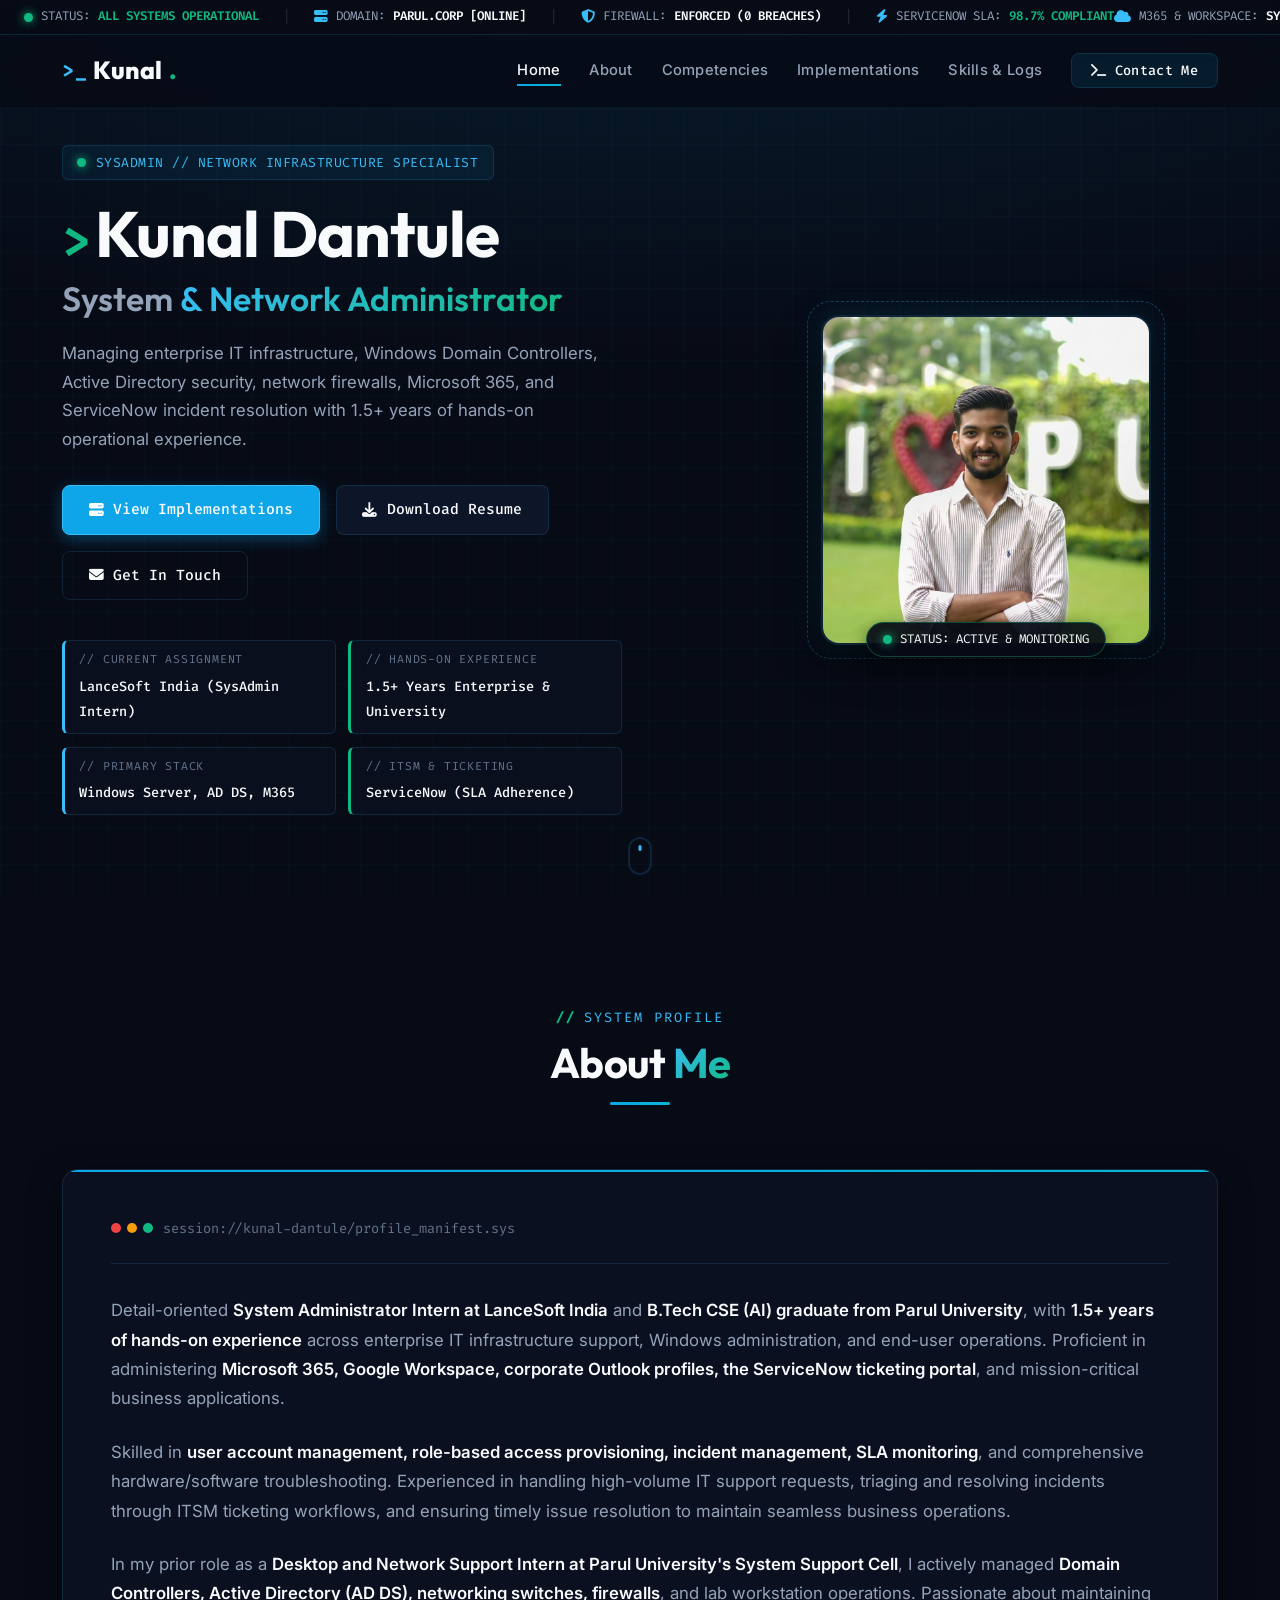
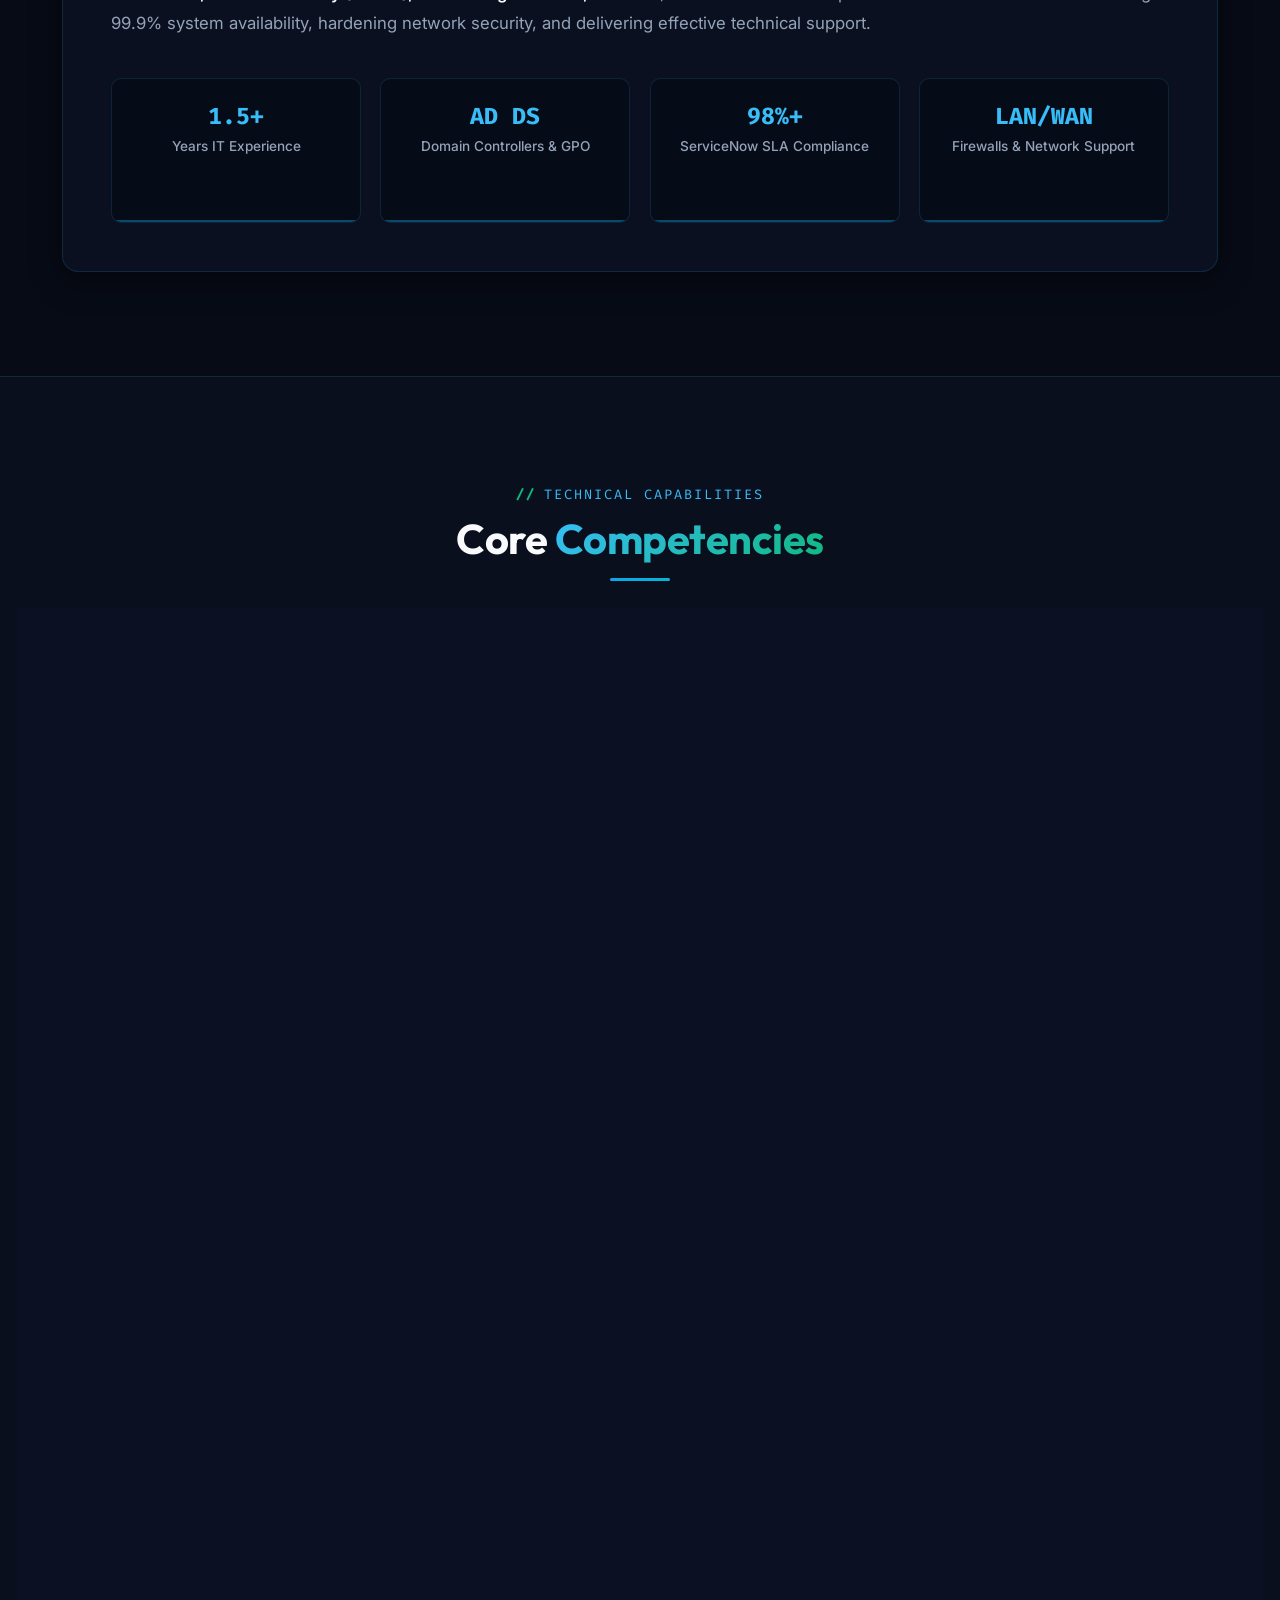
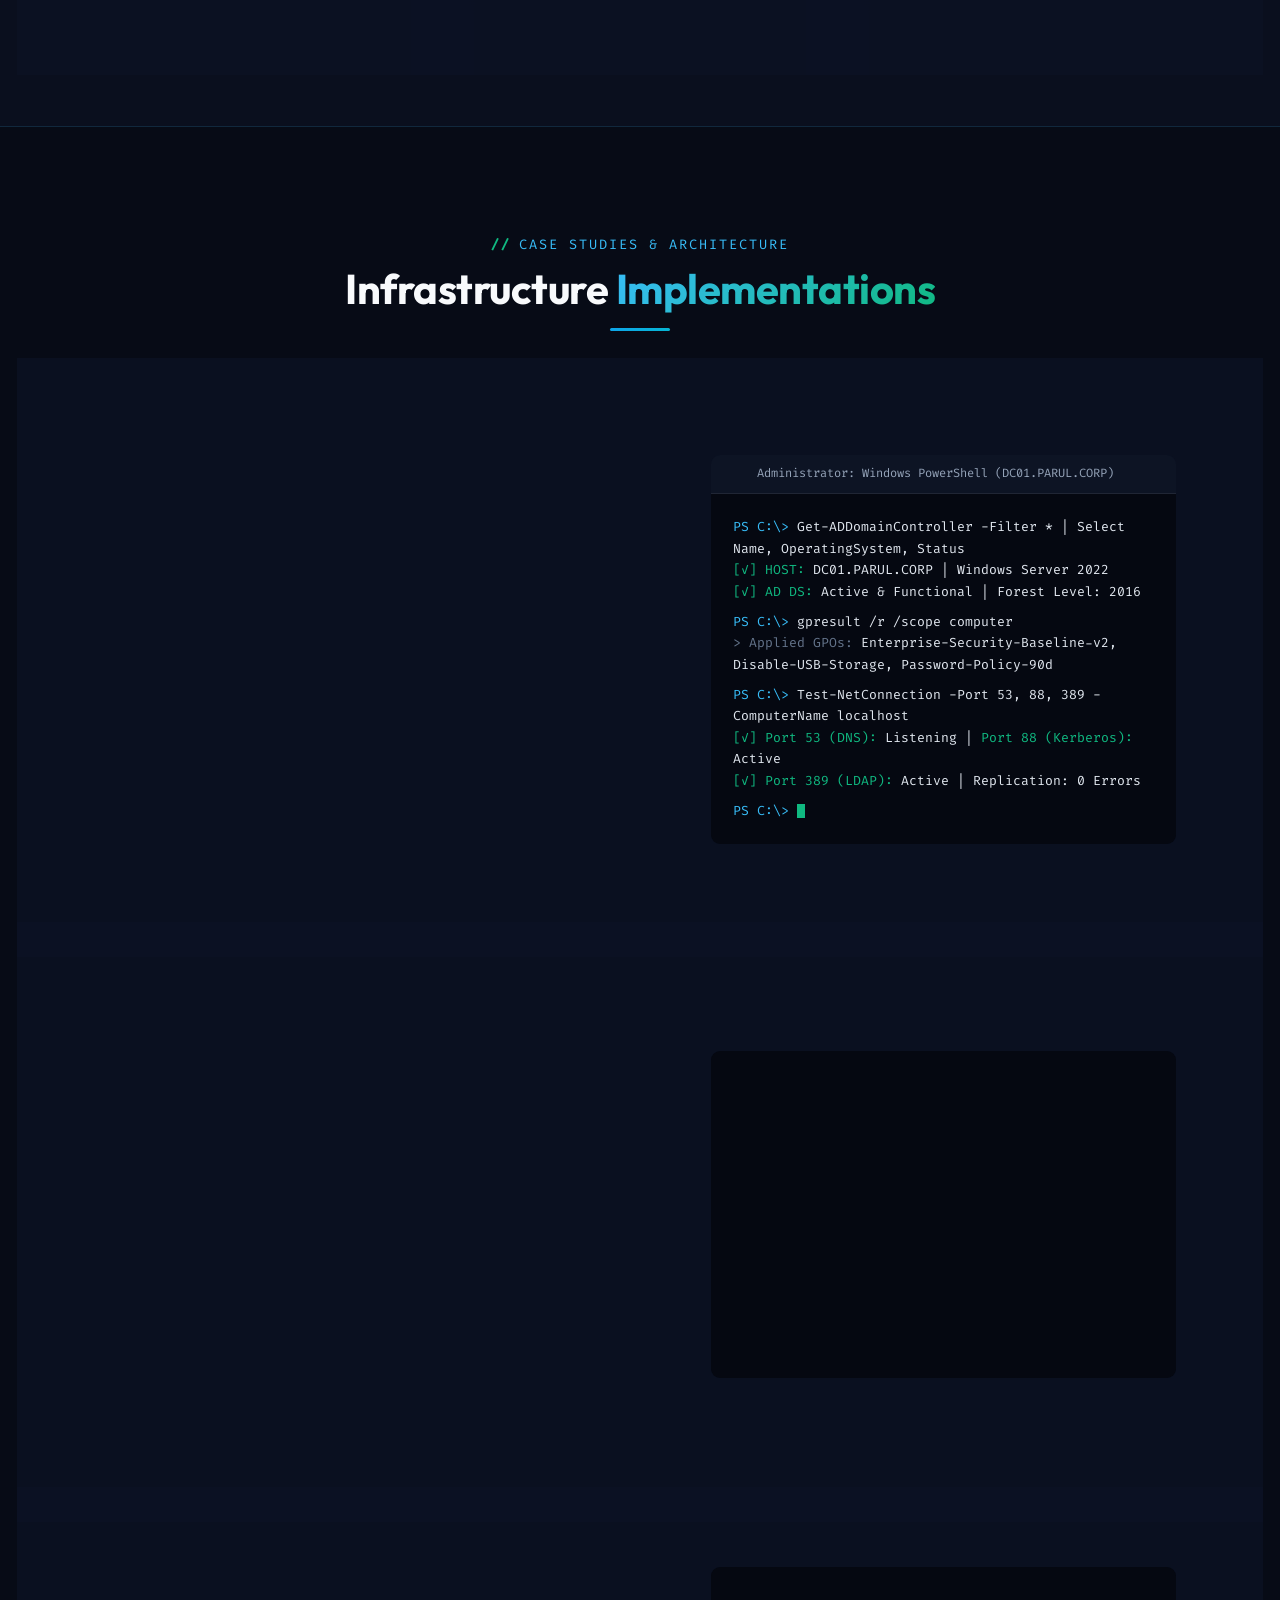
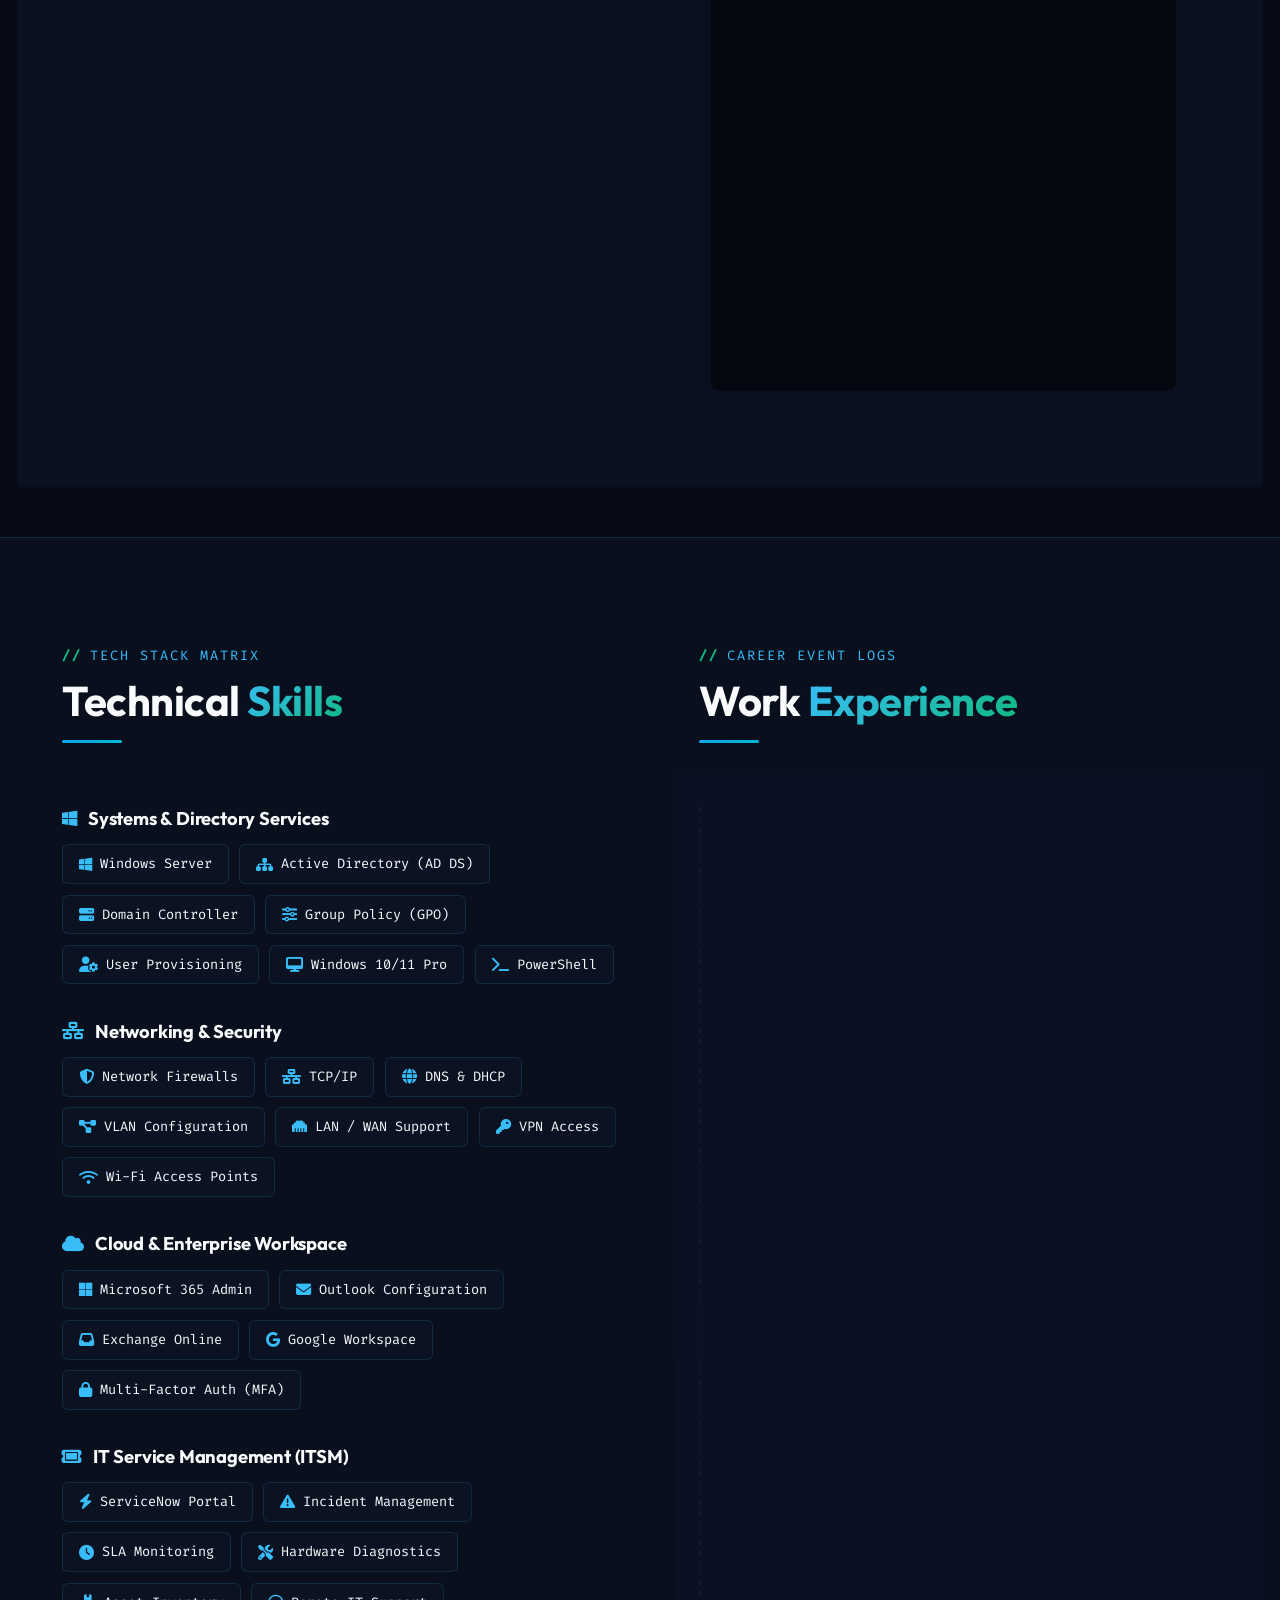
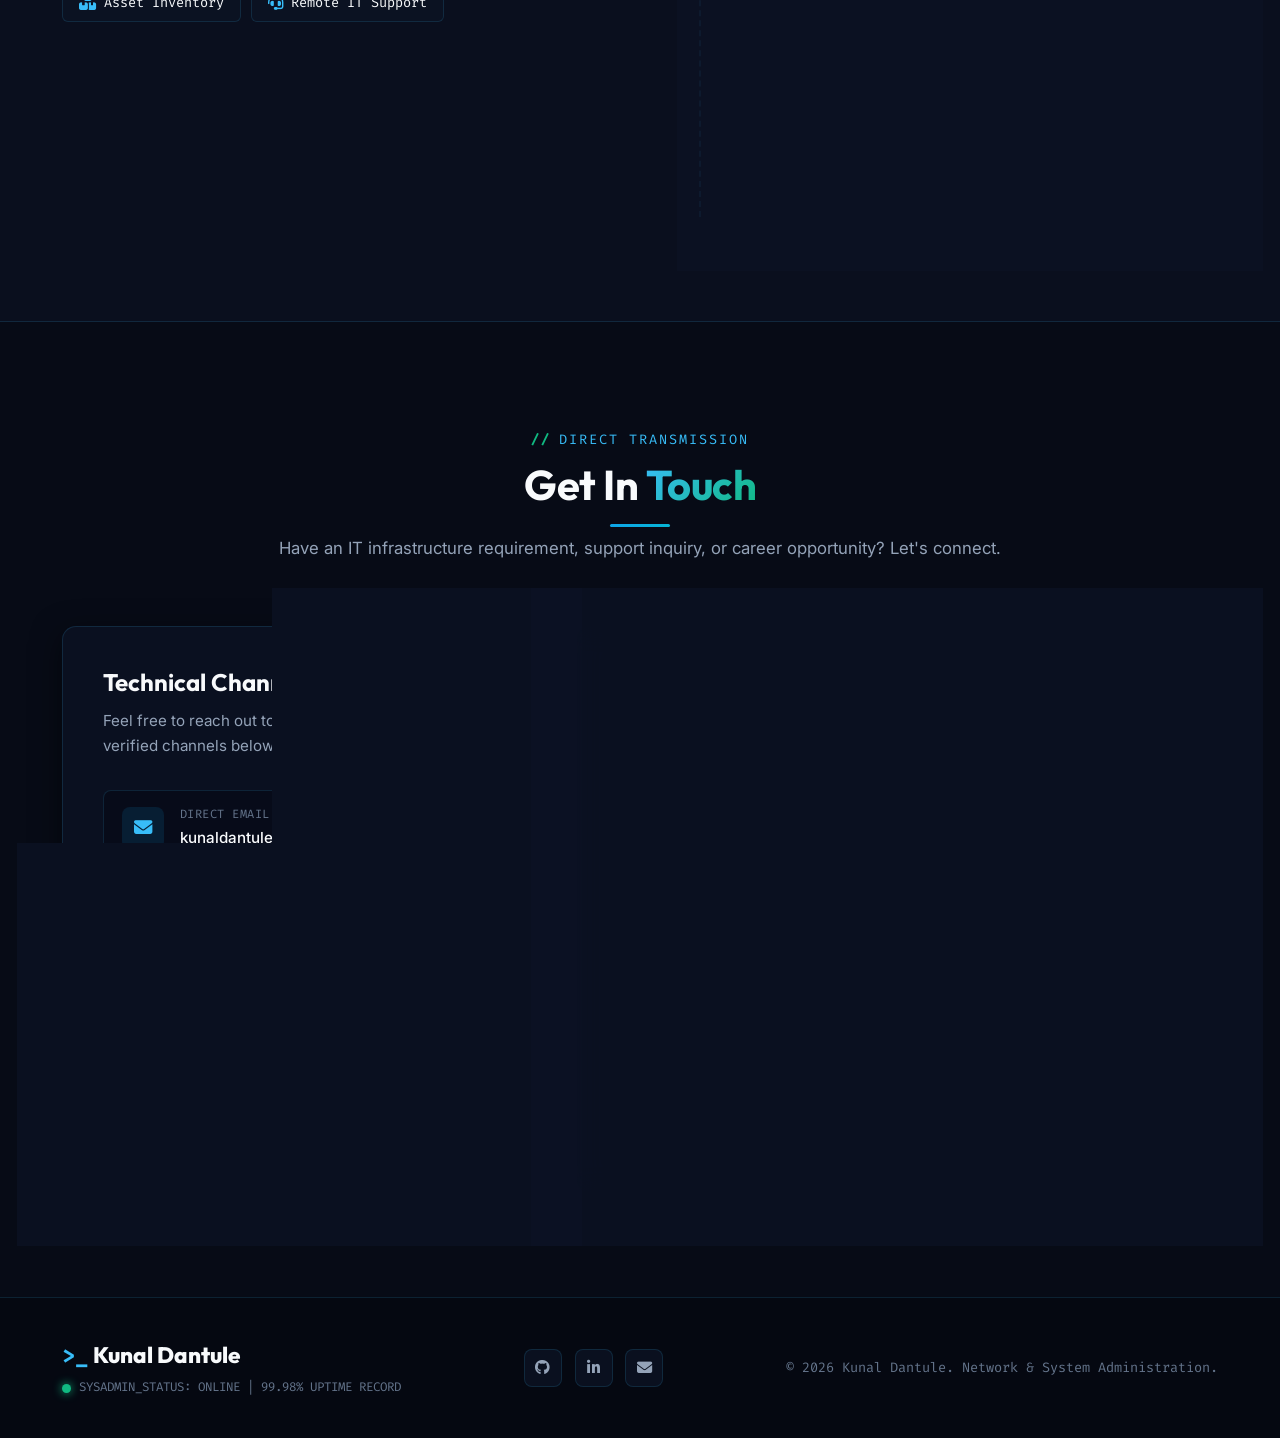
==== public/index.html @ 10ca2efc "Update portfolio theme to Network & System Administrator" ====
<!DOCTYPE html>
<html lang="en">

<head>
    <meta charset="UTF-8">
    <meta name="viewport" content="width=device-width, initial-scale=1.0">
    <title>Kunal Dantule | Network & System Administrator</title>
    <meta name="description"
        content="Portfolio of Kunal Dantule, System Administrator Intern at LanceSoft India and B.Tech CSE (AI) graduate from Parul University. Specializing in Active Directory, Windows Server, Network Firewalls, Microsoft 365, and ServiceNow SLA management.">
    <!-- Google Fonts: Outfit (Headings), Inter (Body), Fira Code (Monospace SysAdmin) -->
    <link rel="preconnect" href="https://fonts.googleapis.com">
    <link rel="preconnect" href="https://fonts.gstatic.com" crossorigin>
    <link
        href="https://fonts.googleapis.com/css2?family=Fira+Code:wght@400;500;600&family=Inter:wght@400;500;600;700&family=Outfit:wght@400;500;600;700;800&display=swap"
        rel="stylesheet">
    <!-- FontAwesome for Icons -->
    <link rel="stylesheet" href="https://cdnjs.cloudflare.com/ajax/libs/font-awesome/6.4.0/css/all.min.css">
    <!-- Custom Theme CSS -->
    <link rel="stylesheet" href="css/style.css">
</head>

<body>
    <!-- Top NOC Telemetry Status Bar -->
    <div class="telemetry-ticker">
        <div class="telemetry-group">
            <span class="telemetry-item">
                <span class="pulse-dot"></span>
                <span>STATUS:</span>
                <strong class="ok">ALL SYSTEMS OPERATIONAL</strong>
            </span>
            <span class="telemetry-divider">|</span>
            <span class="telemetry-item">
                <i class="fa-solid fa-server"></i>
                <span>DOMAIN:</span>
                <strong>PARUL.CORP [ONLINE]</strong>
            </span>
            <span class="telemetry-divider">|</span>
            <span class="telemetry-item">
                <i class="fa-solid fa-shield-halved"></i>
                <span>FIREWALL:</span>
                <strong>ENFORCED (0 BREACHES)</strong>
            </span>
            <span class="telemetry-divider">|</span>
            <span class="telemetry-item">
                <i class="fa-solid fa-bolt"></i>
                <span>SERVICENOW SLA:</span>
                <strong class="ok">98.7% COMPLIANT</strong>
            </span>
        </div>
        <div class="telemetry-group">
            <span class="telemetry-item">
                <i class="fa-solid fa-cloud"></i>
                <span>M365 &amp; WORKSPACE:</span>
                <strong>SYNCHRONIZED</strong>
            </span>
            <span class="telemetry-divider">|</span>
            <span class="telemetry-item">
                <span>HOST:</span>
                <strong>KUNAL-SYSADMIN-NODE</strong>
            </span>
        </div>
    </div>

    <!-- Navigation -->
    <nav class="navbar" id="navbar">
        <div class="container nav-container">
            <a href="#home" class="logo">
                <span class="logo-prompt">&gt;_</span>
                <span>Kunal</span><span class="dot">.</span>
            </a>
            <div class="menu-toggle" id="mobile-menu">
                <span class="bar"></span>
                <span class="bar"></span>
                <span class="bar"></span>
            </div>
            <ul class="nav-menu">
                <li><a href="#home" class="nav-link">Home</a></li>
                <li><a href="#about" class="nav-link">About</a></li>
                <li><a href="#services" class="nav-link">Competencies</a></li>
                <li><a href="#projects" class="nav-link">Implementations</a></li>
                <li><a href="#skills" class="nav-link">Skills &amp; Logs</a></li>
                <li><a href="#contact" class="nav-link btn-nav"><i class="fa-solid fa-terminal"></i> Contact Me</a></li>
            </ul>
        </div>
    </nav>

    <!-- Hero Section -->
    <section id="home" class="hero">
        <div class="container hero-container">
            <div class="hero-content reveal">
                <div class="sys-badge">
                    <span class="pulse-dot"></span>
                    <span>SYSADMIN // NETWORK INFRASTRUCTURE SPECIALIST</span>
                </div>
                <h1 class="name"><span class="cmd-prefix">&gt;</span>Kunal Dantule</h1>
                <h2 class="title">System <span class="gradient-text">&amp; Network Administrator</span></h2>
                <p class="value-prop">Managing enterprise IT infrastructure, Windows Domain Controllers, Active Directory security, network firewalls, Microsoft 365, and ServiceNow incident resolution with 1.5+ years of hands-on operational experience.</p>
                
                <div class="hero-cta">
                    <a href="#projects" class="btn btn-primary"><i class="fa-solid fa-server"></i> View Implementations</a>
                    <a href="Kunal_Dantule.pdf" target="_blank" class="btn btn-secondary"><i class="fa-solid fa-download"></i> Download Resume</a>
                    <a href="#contact" class="btn btn-outline"><i class="fa-solid fa-envelope"></i> Get In Touch</a>
                </div>

                <!-- Hero Quick Telemetry Bar -->
                <div class="hero-telemetry-grid">
                    <div class="telemetry-cell">
                        <span class="cell-label">// Current Assignment</span>
                        <span class="cell-value">LanceSoft India (SysAdmin Intern)</span>
                    </div>
                    <div class="telemetry-cell alt">
                        <span class="cell-label">// Hands-On Experience</span>
                        <span class="cell-value">1.5+ Years Enterprise &amp; University</span>
                    </div>
                    <div class="telemetry-cell">
                        <span class="cell-label">// Primary Stack</span>
                        <span class="cell-value">Windows Server, AD DS, M365</span>
                    </div>
                    <div class="telemetry-cell alt">
                        <span class="cell-label">// ITSM &amp; Ticketing</span>
                        <span class="cell-value">ServiceNow (SLA Adherence)</span>
                    </div>
                </div>
            </div>

            <!-- Hero Image with Network Node Styling -->
            <div class="hero-image-wrapper reveal-right">
                <div class="hero-profile-container">
                    <div class="profile-network-ring"></div>
                    <img src="KUNAL.jpeg" alt="Kunal Dantule - System Administrator" class="hero-profile-image">
                    <div class="profile-status-chip">
                        <span class="pulse-dot"></span>
                        <span>STATUS: ACTIVE &amp; MONITORING</span>
                    </div>
                </div>
            </div>
        </div>

        <div class="scroll-indicator">
            <a href="#about" aria-label="Scroll to About Section">
                <div class="mouse"></div>
            </a>
        </div>
    </section>

    <!-- About Section -->
    <section id="about" class="about section-padding">
        <div class="container">
            <div class="section-title reveal">
                <div class="section-tag">System Profile</div>
                <h2>About <span class="gradient-text">Me</span></h2>
                <div class="underline"></div>
            </div>

            <div class="about-card glass reveal">
                <div class="about-terminal-header">
                    <div class="terminal-dots">
                        <span class="dot-red"></span>
                        <span class="dot-yellow"></span>
                        <span class="dot-green"></span>
                    </div>
                    <span>session://kunal-dantule/profile_manifest.sys</span>
                </div>

                <div class="about-text">
                    <p>Detail-oriented <strong>System Administrator Intern at LanceSoft India</strong> and <strong>B.Tech CSE (AI) graduate from Parul University</strong>, with <strong>1.5+ years of hands-on experience</strong> across enterprise IT infrastructure support, Windows administration, and end-user operations. Proficient in administering <strong>Microsoft 365, Google Workspace, corporate Outlook profiles, the ServiceNow ticketing portal</strong>, and mission-critical business applications.</p>
                    <p>Skilled in <strong>user account management, role-based access provisioning, incident management, SLA monitoring</strong>, and comprehensive hardware/software troubleshooting. Experienced in handling high-volume IT support requests, triaging and resolving incidents through ITSM ticketing workflows, and ensuring timely issue resolution to maintain seamless business operations.</p>
                    <p>In my prior role as a <strong>Desktop and Network Support Intern at Parul University's System Support Cell</strong>, I actively managed <strong>Domain Controllers, Active Directory (AD DS), networking switches, firewalls</strong>, and lab workstation operations. Passionate about maintaining 99.9% system availability, hardening network security, and delivering effective technical support.</p>

                    <div class="stats-container">
                        <div class="stat-item">
                            <h3>1.5+</h3>
                            <p>Years IT Experience</p>
                        </div>
                        <div class="stat-item">
                            <h3>AD DS</h3>
                            <p>Domain Controllers &amp; GPO</p>
                        </div>
                        <div class="stat-item">
                            <h3>98%+</h3>
                            <p>ServiceNow SLA Compliance</p>
                        </div>
                        <div class="stat-item">
                            <h3>LAN/WAN</h3>
                            <p>Firewalls &amp; Network Support</p>
                        </div>
                    </div>
                </div>
            </div>
        </div>
    </section>

    <!-- Services / Core Competencies Section -->
    <section id="services" class="services section-padding bg-alt">
        <div class="container">
            <div class="section-title reveal">
                <div class="section-tag">Technical Capabilities</div>
                <h2>Core <span class="gradient-text">Competencies</span></h2>
                <div class="underline"></div>
            </div>

            <div class="services-grid">
                <!-- Module 01 -->
                <div class="service-card glass reveal">
                    <div>
                        <div class="card-module-tag">
                            <span>// MODULE_01</span>
                            <span class="module-status"><span class="pulse-dot"></span> ACTIVE</span>
                        </div>
                        <div class="icon-wrapper"><i class="fa-brands fa-windows"></i></div>
                        <h3>Windows &amp; Domain Administration</h3>
                        <p>End-to-end administration of Windows Server, Active Directory (AD DS), Domain Controllers, Group Policy Objects (GPOs), user provisioning, and role-based access control.</p>
                    </div>
                    <div class="service-chips">
                        <span class="chip-tag">Active Directory</span>
                        <span class="chip-tag">GPO</span>
                        <span class="chip-tag">DNS/DHCP</span>
                        <span class="chip-tag">PowerShell</span>
                    </div>
                </div>

                <!-- Module 02 -->
                <div class="service-card glass reveal delay-1">
                    <div>
                        <div class="card-module-tag">
                            <span>// MODULE_02</span>
                            <span class="module-status"><span class="pulse-dot"></span> ACTIVE</span>
                        </div>
                        <div class="icon-wrapper"><i class="fa-solid fa-shield-halved"></i></div>
                        <h3>Network &amp; Firewall Management</h3>
                        <p>Configuration of enterprise LAN/WAN setups, firewall rule implementation, routing, switch VLANs, TCP/IP, DNS, DHCP, and secure remote VPN access.</p>
                    </div>
                    <div class="service-chips">
                        <span class="chip-tag">Firewalls</span>
                        <span class="chip-tag">VLANs</span>
                        <span class="chip-tag">TCP/IP</span>
                        <span class="chip-tag">Switching</span>
                    </div>
                </div>

                <!-- Module 03 -->
                <div class="service-card glass reveal delay-2">
                    <div>
                        <div class="card-module-tag">
                            <span>// MODULE_03</span>
                            <span class="module-status"><span class="pulse-dot"></span> ACTIVE</span>
                        </div>
                        <div class="icon-wrapper"><i class="fa-solid fa-cloud"></i></div>
                        <h3>Microsoft 365 &amp; Cloud Workspace</h3>
                        <p>Enterprise administration of Microsoft 365 Admin Center, Exchange Online, corporate Outlook configuration, Google Workspace, and Multi-Factor Authentication (MFA).</p>
                    </div>
                    <div class="service-chips">
                        <span class="chip-tag">M365 Admin</span>
                        <span class="chip-tag">Outlook</span>
                        <span class="chip-tag">Google Workspace</span>
                        <span class="chip-tag">MFA</span>
                    </div>
                </div>

                <!-- Module 04 -->
                <div class="service-card glass reveal">
                    <div>
                        <div class="card-module-tag">
                            <span>// MODULE_04</span>
                            <span class="module-status"><span class="pulse-dot"></span> ACTIVE</span>
                        </div>
                        <div class="icon-wrapper"><i class="fa-solid fa-ticket"></i></div>
                        <h3>ServiceNow &amp; Incident Management</h3>
                        <p>End-to-end incident, service request, and problem management through the ServiceNow ticketing portal, maintaining strict adherence to Service Level Agreements (SLAs).</p>
                    </div>
                    <div class="service-chips">
                        <span class="chip-tag">ServiceNow</span>
                        <span class="chip-tag">ITSM</span>
                        <span class="chip-tag">SLA Tracking</span>
                        <span class="chip-tag">ITIL</span>
                    </div>
                </div>

                <!-- Module 05 -->
                <div class="service-card glass reveal delay-1">
                    <div>
                        <div class="card-module-tag">
                            <span>// MODULE_05</span>
                            <span class="module-status"><span class="pulse-dot"></span> ACTIVE</span>
                        </div>
                        <div class="icon-wrapper"><i class="fa-solid fa-screwdriver-wrench"></i></div>
                        <h3>Desktop &amp; Hardware Support</h3>
                        <p>Hardware diagnostics, system assembly, component replacement, OS deployment &amp; imaging, peripheral setup, and preventive system maintenance across enterprise nodes.</p>
                    </div>
                    <div class="service-chips">
                        <span class="chip-tag">Hardware Repair</span>
                        <span class="chip-tag">OS Imaging</span>
                        <span class="chip-tag">Diagnostics</span>
                        <span class="chip-tag">Peripherals</span>
                    </div>
                </div>

                <!-- Module 06 -->
                <div class="service-card glass reveal delay-2">
                    <div>
                        <div class="card-module-tag">
                            <span>// MODULE_06</span>
                            <span class="module-status"><span class="pulse-dot"></span> ACTIVE</span>
                        </div>
                        <div class="icon-wrapper"><i class="fa-solid fa-users-gear"></i></div>
                        <h3>IT Asset &amp; Access Governance</h3>
                        <p>User onboarding/offboarding lifecycle, software licensing compliance, audit support, and inventory tracking across enterprise workstations and lab systems.</p>
                    </div>
                    <div class="service-chips">
                        <span class="chip-tag">Provisioning</span>
                        <span class="chip-tag">Asset Inventory</span>
                        <span class="chip-tag">Compliance</span>
                        <span class="chip-tag">Lifecycle</span>
                    </div>
                </div>
            </div>
        </div>
    </section>

    <!-- Featured Projects / Infrastructure Implementations Section -->
    <section id="projects" class="projects section-padding">
        <div class="container">
            <div class="section-title reveal">
                <div class="section-tag">Case Studies &amp; Architecture</div>
                <h2>Infrastructure <span class="gradient-text">Implementations</span></h2>
                <div class="underline"></div>
            </div>

            <div class="project-showcase reveal">
                <!-- Implementation 01: AD DS -->
                <div class="project-card glass">
                    <div class="project-info">
                        <div class="project-header">
                            <h3>Enterprise Active Directory &amp; Domain Controller</h3>
                            <span class="badge">Identity &amp; Access</span>
                        </div>
                        <p class="project-subtitle">// WINDOWS SERVER DOMAIN SERVICES &amp; CENTRALIZED GPO</p>
                        <p class="project-desc">Designed and deployed an enterprise Windows Server Domain Controller environment utilizing Active Directory Domain Services (AD DS). Configured nested Organizational Units (OUs), security groups, and automated Group Policy Objects (GPOs) to enforce workstation security baselines, password policies, and software distribution.</p>

                        <div class="tech-stack">
                            <span class="tech-tag"><i class="fa-brands fa-windows"></i> Windows Server</span>
                            <span class="tech-tag"><i class="fa-solid fa-sitemap"></i> Active Directory</span>
                            <span class="tech-tag"><i class="fa-solid fa-server"></i> Domain Controller</span>
                            <span class="tech-tag"><i class="fa-solid fa-sliders"></i> GPO</span>
                            <span class="tech-tag"><i class="fa-solid fa-terminal"></i> PowerShell</span>
                        </div>

                        <div class="project-links">
                            <span class="badge badge-green"><i class="fa-solid fa-circle-check"></i> Production Deployed &amp; Healthy</span>
                        </div>
                    </div>
                    <div class="project-visual">
                        <div class="browser-mockup">
                            <div class="browser-header">
                                <span class="dot red"></span>
                                <span class="dot yellow"></span>
                                <span class="dot green"></span>
                                <span class="terminal-title">Administrator: Windows PowerShell (DC01.PARUL.CORP)</span>
                            </div>
                            <div class="browser-content">
                                <div><span class="t-cmd">PS C:\&gt;</span> Get-ADDomainController -Filter * | Select Name, OperatingSystem, Status</div>
                                <div><span class="t-ok">[✓] HOST:</span> DC01.PARUL.CORP | Windows Server 2022</div>
                                <div><span class="t-ok">[✓] AD DS:</span> Active &amp; Functional | Forest Level: 2016</div>
                                <div style="margin-top: 0.5rem;"><span class="t-cmd">PS C:\&gt;</span> gpresult /r /scope computer</div>
                                <div><span class="t-dim">&gt; Applied GPOs:</span> Enterprise-Security-Baseline-v2, Disable-USB-Storage, Password-Policy-90d</div>
                                <div style="margin-top: 0.5rem;"><span class="t-cmd">PS C:\&gt;</span> Test-NetConnection -Port 53, 88, 389 -ComputerName localhost</div>
                                <div><span class="t-ok">[✓] Port 53 (DNS):</span> Listening | <span class="t-ok">Port 88 (Kerberos):</span> Active</div>
                                <div><span class="t-ok">[✓] Port 389 (LDAP):</span> Active | Replication: 0 Errors</div>
                                <div style="margin-top: 0.5rem;"><span class="t-cmd">PS C:\&gt;</span> <span class="t-cursor"></span></div>
                            </div>
                        </div>
                    </div>
                </div>

                <!-- Implementation 02: ServiceNow -->
                <div class="project-card glass">
                    <div class="project-info">
                        <div class="project-header">
                            <h3>ServiceNow IT Service Desk &amp; SLA Management</h3>
                            <span class="badge">ITSM &amp; Operations</span>
                        </div>
                        <p class="project-subtitle">// INCIDENT LIFECYCLE &amp; ENTERPRISE SLA RESOLUTION</p>
                        <p class="project-desc">Managed end-user technical operations handling hundreds of service requests and incidents through ServiceNow at LanceSoft India. Implemented structured ticket prioritization, SLA monitoring, automated email alerts, and escalation matrices to achieve 98%+ SLA compliance for business-critical applications.</p>

                        <div class="tech-stack">
                            <span class="tech-tag"><i class="fa-solid fa-ticket"></i> ServiceNow</span>
                            <span class="tech-tag"><i class="fa-solid fa-clock"></i> SLA Monitoring</span>
                            <span class="tech-tag"><i class="fa-brands fa-microsoft"></i> Microsoft 365</span>
                            <span class="tech-tag"><i class="fa-solid fa-envelope"></i> Outlook Config</span>
                            <span class="tech-tag"><i class="fa-solid fa-list-check"></i> ITSM Workflows</span>
                        </div>

                        <div class="project-links">
                            <span class="badge badge-green"><i class="fa-solid fa-circle-check"></i> 98.7% SLA Compliance Achieved</span>
                        </div>
                    </div>
                    <div class="project-visual">
                        <div class="browser-mockup">
                            <div class="browser-header">
                                <span class="dot red"></span>
                                <span class="dot yellow"></span>
                                <span class="dot green"></span>
                                <span class="terminal-title">https://lancesoft.service-now.com/navpage.do</span>
                            </div>
                            <div class="browser-content">
                                <div style="display: flex; justify-content: space-between; border-bottom: 1px solid rgba(255,255,255,0.08); padding-bottom: 0.5rem; margin-bottom: 0.6rem;">
                                    <span class="t-cmd">QUEUE: System Support Desk</span>
                                    <span class="t-ok">SLA Target: 95% | Actual: 98.7%</span>
                                </div>
                                <div style="margin-bottom: 0.4rem; padding: 0.35rem 0.5rem; background: rgba(255,255,255,0.03); border-radius: 4px; display: flex; justify-content: space-between;">
                                    <span><span class="t-warn">[P2] INC08492</span> Outlook M365 Auth Loop</span>
                                    <span class="t-ok">Resolved (14m)</span>
                                </div>
                                <div style="margin-bottom: 0.4rem; padding: 0.35rem 0.5rem; background: rgba(255,255,255,0.03); border-radius: 4px; display: flex; justify-content: space-between;">
                                    <span><span class="t-dim">[P3] REQ04120</span> Account Provisioning &amp; MFA</span>
                                    <span class="t-cmd">Completed</span>
                                </div>
                                <div style="margin-bottom: 0.4rem; padding: 0.35rem 0.5rem; background: rgba(255,255,255,0.03); border-radius: 4px; display: flex; justify-content: space-between;">
                                    <span><span class="t-err">[P1] INC08477</span> Core Switch Link Flap</span>
                                    <span class="t-ok">Mitigated (SLA Met)</span>
                                </div>
                                <div style="margin-top: 0.6rem; font-size: 0.75rem; color: #64748b;">
                                    [TELEMETRY] Total Tickets Handled: 650+ | Average Response: &lt;10 mins
                                </div>
                            </div>
                        </div>
                    </div>
                </div>

                <!-- Implementation 03: Network & Firewall -->
                <div class="project-card glass">
                    <div class="project-info">
                        <div class="project-header">
                            <h3>Campus Network &amp; Firewall Security Infrastructure</h3>
                            <span class="badge">Network Infrastructure</span>
                        </div>
                        <p class="project-subtitle">// SWITCHING, FIREWALL HARDENING &amp; LAB SEGMENTATION</p>
                        <p class="project-desc">Assisted in maintaining and troubleshooting campus-wide network infrastructure across multiple computer centers and labs at Parul University. Configured managed network switches, implemented firewall security filtering, segmented traffic using VLANs, and performed rapid diagnosis of packet loss and connectivity issues.</p>

                        <div class="tech-stack">
                            <span class="tech-tag"><i class="fa-solid fa-shield-halved"></i> Stateful Firewalls</span>
                            <span class="tech-tag"><i class="fa-solid fa-diagram-project"></i> VLAN 10/20</span>
                            <span class="tech-tag"><i class="fa-solid fa-ethernet"></i> Managed Switches</span>
                            <span class="tech-tag"><i class="fa-solid fa-network-wired"></i> TCP/IP</span>
                            <span class="tech-tag"><i class="fa-solid fa-wifi"></i> Enterprise Wi-Fi</span>
                        </div>

                        <div class="project-links">
                            <span class="badge badge-green"><i class="fa-solid fa-circle-check"></i> 99.9% Lab Network Uptime</span>
                        </div>
                    </div>
                    <div class="project-visual">
                        <div class="browser-mockup">
                            <div class="browser-header">
                                <span class="dot red"></span>
                                <span class="dot yellow"></span>
                                <span class="dot green"></span>
                                <span class="terminal-title">admin@gateway-fw01: ~ (SSH)</span>
                            </div>
                            <div class="browser-content">
                                <div><span class="t-cmd">#</span> show interfaces status</div>
                                <div><span class="t-ok">[UP] eth0 (WAN Gateway):</span> 10.200.1.1/24 | RX: 420 Mbps</div>
                                <div><span class="t-ok">[UP] eth1 (VLAN 10 - Admin):</span> 192.168.10.1/24 [Active]</div>
                                <div><span class="t-ok">[UP] eth2 (VLAN 20 - Computer Labs):</span> 172.16.0.1/20 [Active]</div>
                                <div style="margin-top: 0.5rem;"><span class="t-cmd">#</span> firewall-cmd --state &amp;&amp; iptables -L -n -v | head -n 3</div>
                                <div><span class="t-ok">[✓] Status: RUNNING</span> (Stateful Inspection Enforced)</div>
                                <div><span class="t-dim">&gt; Policy:</span> DROP default on external interfaces | Anti-Spoofing: ON</div>
                                <div><span class="t-ok">[✓] Security:</span> 0 Unauthorized Ingress Attempts | Uptime: 99.98%</div>
                                <div style="margin-top: 0.5rem;"><span class="t-cmd">admin@gateway-fw01:~#</span> <span class="t-cursor"></span></div>
                            </div>
                        </div>
                    </div>
                </div>
            </div>
        </div>
    </section>

    <!-- Skills & Experience Section -->
    <section id="skills" class="skills-exp section-padding bg-alt">
        <div class="container">
            <div class="grid-2-col">
                <!-- Skills Tech Matrix -->
                <div class="skills-section reveal">
                    <div class="section-title left">
                        <div class="section-tag">Tech Stack Matrix</div>
                        <h2>Technical <span class="gradient-text">Skills</span></h2>
                        <div class="underline"></div>
                    </div>

                    <div class="skill-category">
                        <h3><i class="fa-brands fa-windows"></i> Systems &amp; Directory Services</h3>
                        <div class="skill-tags">
                            <span class="skill-tag"><i class="fa-brands fa-windows"></i> Windows Server</span>
                            <span class="skill-tag"><i class="fa-solid fa-sitemap"></i> Active Directory (AD DS)</span>
                            <span class="skill-tag"><i class="fa-solid fa-server"></i> Domain Controller</span>
                            <span class="skill-tag"><i class="fa-solid fa-sliders"></i> Group Policy (GPO)</span>
                            <span class="skill-tag"><i class="fa-solid fa-user-gear"></i> User Provisioning</span>
                            <span class="skill-tag"><i class="fa-solid fa-desktop"></i> Windows 10/11 Pro</span>
                            <span class="skill-tag"><i class="fa-solid fa-terminal"></i> PowerShell</span>
                        </div>
                    </div>

                    <div class="skill-category">
                        <h3><i class="fa-solid fa-network-wired"></i> Networking &amp; Security</h3>
                        <div class="skill-tags">
                            <span class="skill-tag"><i class="fa-solid fa-shield-halved"></i> Network Firewalls</span>
                            <span class="skill-tag"><i class="fa-solid fa-network-wired"></i> TCP/IP</span>
                            <span class="skill-tag"><i class="fa-solid fa-globe"></i> DNS &amp; DHCP</span>
                            <span class="skill-tag"><i class="fa-solid fa-diagram-project"></i> VLAN Configuration</span>
                            <span class="skill-tag"><i class="fa-solid fa-ethernet"></i> LAN / WAN Support</span>
                            <span class="skill-tag"><i class="fa-solid fa-key"></i> VPN Access</span>
                            <span class="skill-tag"><i class="fa-solid fa-wifi"></i> Wi-Fi Access Points</span>
                        </div>
                    </div>

                    <div class="skill-category">
                        <h3><i class="fa-solid fa-cloud"></i> Cloud &amp; Enterprise Workspace</h3>
                        <div class="skill-tags">
                            <span class="skill-tag"><i class="fa-brands fa-microsoft"></i> Microsoft 365 Admin</span>
                            <span class="skill-tag"><i class="fa-solid fa-envelope"></i> Outlook Configuration</span>
                            <span class="skill-tag"><i class="fa-solid fa-inbox"></i> Exchange Online</span>
                            <span class="skill-tag"><i class="fa-brands fa-google"></i> Google Workspace</span>
                            <span class="skill-tag"><i class="fa-solid fa-lock"></i> Multi-Factor Auth (MFA)</span>
                        </div>
                    </div>

                    <div class="skill-category">
                        <h3><i class="fa-solid fa-ticket"></i> IT Service Management (ITSM)</h3>
                        <div class="skill-tags">
                            <span class="skill-tag"><i class="fa-solid fa-bolt"></i> ServiceNow Portal</span>
                            <span class="skill-tag"><i class="fa-solid fa-triangle-exclamation"></i> Incident Management</span>
                            <span class="skill-tag"><i class="fa-solid fa-clock"></i> SLA Monitoring</span>
                            <span class="skill-tag"><i class="fa-solid fa-screwdriver-wrench"></i> Hardware Diagnostics</span>
                            <span class="skill-tag"><i class="fa-solid fa-boxes-stacked"></i> Asset Inventory</span>
                            <span class="skill-tag"><i class="fa-solid fa-headset"></i> Remote IT Support</span>
                        </div>
                    </div>
                </div>

                <!-- Experience Log Timeline -->
                <div class="experience-section reveal delay-1">
                    <div class="section-title left">
                        <div class="section-tag">Career Event Logs</div>
                        <h2>Work <span class="gradient-text">Experience</span></h2>
                        <div class="underline"></div>
                    </div>

                    <div class="timeline">
                        <!-- Log 01: LanceSoft -->
                        <div class="timeline-item glass">
                            <div class="timeline-dot current"></div>
                            <div class="timeline-meta">
                                <span class="timeline-date current"><i class="fa-solid fa-circle-dot"></i> PRESENT</span>
                                <span class="badge">Enterprise IT</span>
                            </div>
                            <h3 class="timeline-title">System Administrator Intern</h3>
                            <p class="timeline-company"><i class="fa-solid fa-building"></i> LanceSoft India</p>
                            <div class="timeline-desc">
                                <div class="log-point">
                                    <span class="log-bullet">[✓]</span>
                                    <span>Administer enterprise IT operations, user account management, and access provisioning across diverse business applications.</span>
                                </div>
                                <div class="log-point">
                                    <span class="log-bullet">[✓]</span>
                                    <span>Manage ServiceNow ticketing portal: triage technical incidents, process service requests, and uphold strict SLA (Service Level Agreement) benchmarks.</span>
                                </div>
                                <div class="log-point">
                                    <span class="log-bullet">[✓]</span>
                                    <span>Configure and troubleshoot Microsoft 365, corporate Outlook email profiles, and Google Workspace accounts for end-users.</span>
                                </div>
                                <div class="log-point">
                                    <span class="log-bullet">[✓]</span>
                                    <span>Deliver end-user desktop and software support, resolving hardware, OS, and network connectivity issues promptly.</span>
                                </div>
                            </div>
                        </div>

                        <!-- Log 02: Parul University -->
                        <div class="timeline-item glass">
                            <div class="timeline-dot"></div>
                            <div class="timeline-meta">
                                <span class="timeline-date">PAST EXP // 1 YEAR</span>
                                <span class="badge">Campus IT Infrastructure</span>
                            </div>
                            <h3 class="timeline-title">Desktop &amp; Network Support Intern</h3>
                            <p class="timeline-company"><i class="fa-solid fa-graduation-cap"></i> Systems Support Cell — Parul University</p>
                            <div class="timeline-desc">
                                <div class="log-point">
                                    <span class="log-bullet">[✓]</span>
                                    <span>Administered Active Directory domain controllers, user accounts, and workstation network integration across university computer centers.</span>
                                </div>
                                <div class="log-point">
                                    <span class="log-bullet">[✓]</span>
                                    <span>Configured and maintained campus network switches, firewalls, and local area network (LAN) connections.</span>
                                </div>
                                <div class="log-point">
                                    <span class="log-bullet">[✓]</span>
                                    <span>Performed hands-on hardware diagnostics, OS deployment, system repairs, and preventive maintenance on 200+ lab machines.</span>
                                </div>
                                <div class="log-point">
                                    <span class="log-bullet">[✓]</span>
                                    <span>Managed institutional Google Workspace email accounts and maintained hardware/software IT asset inventory records.</span>
                                </div>
                            </div>
                        </div>
                    </div>
                </div>
            </div>
        </div>
    </section>

    <!-- Contact Section -->
    <section id="contact" class="contact section-padding">
        <div class="container">
            <div class="section-title reveal">
                <div class="section-tag">Direct Transmission</div>
                <h2>Get In <span class="gradient-text">Touch</span></h2>
                <div class="underline"></div>
                <p class="contact-subtitle">Have an IT infrastructure requirement, support inquiry, or career opportunity? Let's connect.</p>
            </div>

            <div class="contact-grid">
                <div class="contact-info glass reveal">
                    <div>
                        <h3>Technical Channels</h3>
                        <p>Feel free to reach out to me directly through any of the verified channels below.</p>

                        <ul class="contact-links">
                            <li>
                                <a href="mailto:kunaldantule@gmail.com" class="contact-item">
                                    <div class="contact-icon"><i class="fa-solid fa-envelope"></i></div>
                                    <div class="contact-text">
                                        <span>Direct Email</span>
                                        <strong>kunaldantule@gmail.com</strong>
                                    </div>
                                </a>
                            </li>
                            <li>
                                <a href="https://www.linkedin.com/in/kunaldantule95/" target="_blank" class="contact-item">
                                    <div class="contact-icon"><i class="fa-brands fa-linkedin-in"></i></div>
                                    <div class="contact-text">
                                        <span>LinkedIn Profile</span>
                                        <strong>linkedin.com/in/kunaldantule95/</strong>
                                    </div>
                                </a>
                            </li>
                            <li>
                                <a href="https://github.com/Kunaladantule" target="_blank" class="contact-item">
                                    <div class="contact-icon"><i class="fa-brands fa-github"></i></div>
                                    <div class="contact-text">
                                        <span>GitHub Repositories</span>
                                        <strong>github.com/Kunaladantule</strong>
                                    </div>
                                </a>
                            </li>
                        </ul>
                    </div>

                    <div class="whatsapp-cta">
                        <a href="https://wa.me/9584668971" target="_blank" class="btn btn-whatsapp" style="width: 100%;">
                            <i class="fa-brands fa-whatsapp"></i> Instant Chat on WhatsApp
                        </a>
                    </div>
                </div>

                <div class="contact-form-container glass reveal delay-1">
                    <div class="form-terminal-bar">
                        <span class="pulse-dot"></span>
                        <span>FORM_INTERFACE: TRANSMISSION_GATEWAY_ACTIVE</span>
                    </div>
                    <form id="contactForm" class="contact-form">
                        <input type="hidden" name="access_key" value="49dea5e5-f49d-4288-9aa3-abf41219e0f3">
                        <div class="form-group">
                            <label for="name">// SENDER_NAME</label>
                            <input type="text" id="name" name="name" placeholder="John Doe" required>
                        </div>
                        <div class="form-group">
                            <label for="email">// SENDER_EMAIL</label>
                            <input type="email" id="email" name="email" placeholder="john@company.com" required>
                        </div>
                        <div class="form-group">
                            <label for="message">// TRANSMISSION_PAYLOAD</label>
                            <textarea id="message" name="message" rows="5" placeholder="Tell me about your IT infrastructure needs, technical support inquiry, or opportunity..."
                                required></textarea>
                        </div>
                        <button type="submit" class="btn btn-primary" style="width: 100%;">
                            <i class="fa-solid fa-paper-plane"></i> Transmit Message
                        </button>
                    </form>
                </div>
            </div>
        </div>
    </section>

    <!-- Footer -->
    <footer>
        <div class="container footer-container">
            <div class="footer-left">
                <div class="footer-logo">
                    <span class="prompt">&gt;_</span>
                    <span>Kunal Dantule</span>
                </div>
                <div class="footer-status">
                    <span class="pulse-dot"></span>
                    <span>SYSADMIN_STATUS: ONLINE | 99.98% UPTIME RECORD</span>
                </div>
            </div>

            <div class="footer-socials">
                <a href="https://github.com/Kunaladantule" aria-label="GitHub"><i class="fa-brands fa-github"></i></a>
                <a href="https://www.linkedin.com/in/kunaldantule95/" aria-label="LinkedIn"><i class="fa-brands fa-linkedin-in"></i></a>
                <a href="mailto:kunaldantule@gmail.com" aria-label="Email"><i class="fa-solid fa-envelope"></i></a>
            </div>

            <p class="copyright">&copy; <span id="year"></span> Kunal Dantule. Network &amp; System Administration.</p>
        </div>
    </footer>

    <!-- Custom JS -->
    <script src="js/script.js"></script>
</body>

</html>
---- public/css/style.css ----
/* ==========================================================================
   Network & System Administrator Theme - Kunal Dantule Portfolio
   Clean, Modern, Enterprise NOC / Terminal Aesthetic
   ========================================================================== */

/* --- CSS Variables & Design Tokens --- */
:root {
    /* Color Palette - Enterprise NOC & Cyber Terminals */
    --bg-dark: #070b16;
    --bg-surface: #0c1324;
    --bg-alt: #0f182e;
    --bg-card: rgba(12, 19, 36, 0.78);
    --bg-terminal: #050811;
    
    --border-color: rgba(56, 189, 248, 0.14);
    --border-hover: rgba(56, 189, 248, 0.45);
    --border-green: rgba(16, 185, 129, 0.35);
    
    --primary: #0ea5e9;            /* Sky Blue / Primary Tech Accent */
    --primary-bright: #38bdf8;
    --primary-glow: rgba(14, 165, 233, 0.25);
    --secondary: #06b6d4;          /* Cyber Cyan */
    --terminal-green: #10b981;     /* Operational / Online Emerald */
    --terminal-green-glow: rgba(16, 185, 129, 0.3);
    --alert-amber: #f59e0b;        /* Alert / SLA Warning */
    --alert-red: #ef4444;          /* Incident / Urgent */
    
    --gradient-primary: linear-gradient(135deg, #0ea5e9, #06b6d4);
    --gradient-text: linear-gradient(135deg, #38bdf8, #10b981);
    --gradient-card: linear-gradient(180deg, rgba(14, 165, 233, 0.05) 0%, transparent 100%);
    
    --text-main: #f8fafc;
    --text-muted: #94a3b8;
    --text-dim: #64748b;
    
    /* Typography */
    --font-heading: 'Outfit', -apple-system, BlinkMacSystemFont, sans-serif;
    --font-body: 'Inter', -apple-system, BlinkMacSystemFont, sans-serif;
    --font-mono: 'Fira Code', 'Consolas', 'Courier New', monospace;
    
    /* Transitions & Shadows */
    --transition: all 0.25s cubic-bezier(0.4, 0, 0.2, 1);
    --shadow-card: 0 8px 30px rgba(0, 0, 0, 0.5);
    --shadow-glow: 0 0 25px rgba(14, 165, 233, 0.2);
    --shadow-green: 0 0 25px rgba(16, 185, 129, 0.2);
}

/* --- Base & Reset --- */
* {
    margin: 0;
    padding: 0;
    box-sizing: border-box;
}

html {
    scroll-behavior: smooth;
    scroll-padding-top: 90px;
}

body {
    font-family: var(--font-body);
    background-color: var(--bg-dark);
    /* Subtle NOC Network Grid Background */
    background-image: 
        radial-gradient(ellipse 90% 50% at 50% -10%, rgba(14, 165, 233, 0.12), transparent),
        linear-gradient(rgba(56, 189, 248, 0.025) 1px, transparent 1px),
        linear-gradient(90deg, rgba(56, 189, 248, 0.025) 1px, transparent 1px);
    background-size: 100% 100%, 36px 36px, 36px 36px;
    background-attachment: fixed;
    color: var(--text-main);
    line-height: 1.6;
    overflow-x: hidden;
}

h1, h2, h3, h4, h5, h6 {
    font-family: var(--font-heading);
    font-weight: 700;
    line-height: 1.25;
    color: var(--text-main);
}

a {
    text-decoration: none;
    color: inherit;
    transition: var(--transition);
}

ul {
    list-style: none;
}

code, .mono {
    font-family: var(--font-mono);
}

.container {
    max-width: 1220px;
    margin: 0 auto;
    padding: 0 2rem;
}

.section-padding {
    padding: 6.5rem 0;
    position: relative;
}

.bg-alt {
    background-color: rgba(12, 19, 36, 0.6);
    border-top: 1px solid var(--border-color);
    border-bottom: 1px solid var(--border-color);
}

/* --- SysAdmin Common Card & Glass Styling --- */
.glass {
    background: var(--bg-card);
    backdrop-filter: blur(14px);
    -webkit-backdrop-filter: blur(14px);
    border: 1px solid var(--border-color);
    border-radius: 14px;
    box-shadow: var(--shadow-card);
    transition: var(--transition);
}

.glass:hover {
    border-color: var(--border-hover);
    box-shadow: 0 10px 35px rgba(0, 0, 0, 0.6), var(--shadow-glow);
}

.gradient-text {
    background: var(--gradient-text);
    -webkit-background-clip: text;
    -webkit-text-fill-color: transparent;
    background-clip: text;
    display: inline-block;
}

.section-title {
    text-align: center;
    margin-bottom: 4rem;
    position: relative;
}

.section-title.left {
    text-align: left;
}

.section-tag {
    font-family: var(--font-mono);
    font-size: 0.85rem;
    color: var(--primary-bright);
    letter-spacing: 2px;
    text-transform: uppercase;
    margin-bottom: 0.5rem;
    display: inline-flex;
    align-items: center;
    gap: 0.5rem;
}

.section-tag::before {
    content: '//';
    color: var(--terminal-green);
    font-weight: 700;
}

.section-title h2 {
    font-size: 2.6rem;
    margin-bottom: 0.8rem;
    letter-spacing: -0.5px;
}

.underline {
    width: 60px;
    height: 3px;
    background: var(--gradient-primary);
    margin: 0 auto;
    border-radius: 2px;
}

.section-title.left .underline {
    margin: 0;
}

/* --- Status Pulsing Dots & Badges --- */
.pulse-dot {
    display: inline-block;
    width: 9px;
    height: 9px;
    border-radius: 50%;
    background-color: var(--terminal-green);
    box-shadow: 0 0 10px var(--terminal-green);
    position: relative;
    animation: radar-pulse 2s infinite ease-out;
}

@keyframes radar-pulse {
    0% {
        box-shadow: 0 0 0 0 rgba(16, 185, 129, 0.7);
    }
    70% {
        box-shadow: 0 0 0 8px rgba(16, 185, 129, 0);
    }
    100% {
        box-shadow: 0 0 0 0 rgba(16, 185, 129, 0);
    }
}

.pulse-dot.amber {
    background-color: var(--alert-amber);
    box-shadow: 0 0 10px var(--alert-amber);
    animation: radar-pulse-amber 2s infinite ease-out;
}

@keyframes radar-pulse-amber {
    0% {
        box-shadow: 0 0 0 0 rgba(245, 158, 11, 0.7);
    }
    70% {
        box-shadow: 0 0 0 8px rgba(245, 158, 11, 0);
    }
    100% {
        box-shadow: 0 0 0 0 rgba(245, 158, 11, 0);
    }
}

/* --- Top Telemetry Status Bar --- */
.telemetry-ticker {
    background: rgba(7, 11, 22, 0.95);
    border-bottom: 1px solid var(--border-color);
    padding: 0.45rem 1.5rem;
    font-family: var(--font-mono);
    font-size: 0.78rem;
    color: var(--text-muted);
    position: fixed;
    top: 0;
    left: 0;
    width: 100%;
    z-index: 1001;
    display: flex;
    align-items: center;
    justify-content: space-between;
    overflow-x: auto;
    white-space: nowrap;
    backdrop-filter: blur(10px);
}

.telemetry-group {
    display: flex;
    align-items: center;
    gap: 1.5rem;
}

.telemetry-item {
    display: inline-flex;
    align-items: center;
    gap: 0.5rem;
}

.telemetry-item strong {
    color: var(--text-main);
    font-weight: 600;
}

.telemetry-item .ok {
    color: var(--terminal-green);
}

.telemetry-item i {
    color: var(--primary-bright);
    font-size: 0.85rem;
}

.telemetry-divider {
    color: rgba(255, 255, 255, 0.15);
}

/* --- Navigation --- */
.navbar {
    position: fixed;
    top: 34px; /* Sits right under the telemetry bar */
    left: 0;
    width: 100%;
    z-index: 1000;
    padding: 1rem 0;
    transition: var(--transition);
    background: rgba(7, 11, 22, 0.85);
    backdrop-filter: blur(12px);
    border-bottom: 1px solid transparent;
}

.navbar.scrolled {
    padding: 0.75rem 0;
    background: rgba(7, 11, 22, 0.96);
    border-bottom: 1px solid var(--border-color);
    box-shadow: 0 4px 20px rgba(0, 0, 0, 0.4);
}

.nav-container {
    display: flex;
    justify-content: space-between;
    align-items: center;
}

.logo {
    font-family: var(--font-heading);
    font-size: 1.55rem;
    font-weight: 800;
    letter-spacing: 0.5px;
    display: inline-flex;
    align-items: center;
    gap: 0.4rem;
}

.logo .logo-prompt {
    font-family: var(--font-mono);
    color: var(--primary-bright);
    font-size: 1.25rem;
}

.logo span.dot {
    color: var(--terminal-green);
    width: auto;
    height: auto;
    background: transparent;
    display: inline;
}

.nav-menu {
    display: flex;
    align-items: center;
    gap: 1.8rem;
}

.nav-link {
    font-size: 0.92rem;
    font-weight: 500;
    color: var(--text-muted);
    position: relative;
    padding: 0.3rem 0;
    letter-spacing: 0.3px;
}

.nav-link:hover,
.nav-link.active {
    color: var(--text-main);
}

.nav-link::after {
    content: '';
    position: absolute;
    bottom: -2px;
    left: 0;
    width: 0;
    height: 2px;
    background: var(--gradient-primary);
    transition: var(--transition);
}

.nav-link:hover::after,
.nav-link.active::after {
    width: 100%;
}

.btn-nav {
    background: rgba(14, 165, 233, 0.1);
    border: 1px solid var(--border-color);
    padding: 0.5rem 1.2rem;
    border-radius: 8px;
    color: var(--text-main);
    font-family: var(--font-mono);
    font-size: 0.85rem;
}

.btn-nav::after {
    display: none;
}

.btn-nav:hover {
    background: var(--primary);
    color: white;
    border-color: var(--primary);
    box-shadow: var(--shadow-glow);
}

/* --- Buttons --- */
.btn {
    display: inline-flex;
    align-items: center;
    justify-content: center;
    gap: 0.6rem;
    padding: 0.75rem 1.6rem;
    border-radius: 8px;
    font-family: var(--font-mono);
    font-weight: 500;
    font-size: 0.92rem;
    cursor: pointer;
    transition: var(--transition);
    border: 1px solid transparent;
    white-space: nowrap;
}

.btn-primary {
    background: var(--primary);
    color: #fff;
    border-color: var(--primary-bright);
    box-shadow: 0 4px 15px rgba(14, 165, 233, 0.35);
}

.btn-primary:hover {
    background: #0284c7;
    transform: translateY(-2px);
    box-shadow: 0 6px 20px rgba(14, 165, 233, 0.5);
}

.btn-secondary {
    background: rgba(15, 24, 46, 0.8);
    color: var(--text-main);
    border: 1px solid var(--border-color);
}

.btn-secondary:hover {
    background: rgba(14, 165, 233, 0.15);
    border-color: var(--primary-bright);
    color: #fff;
    transform: translateY(-2px);
}

.btn-outline {
    background: transparent;
    color: var(--text-main);
    border: 1px solid var(--border-color);
}

.btn-outline:hover {
    background: rgba(255, 255, 255, 0.05);
    border-color: var(--text-muted);
}

.btn-sm {
    padding: 0.45rem 1rem;
    font-size: 0.82rem;
    border-radius: 6px;
}

.btn-whatsapp {
    background: #15803d;
    color: white;
    border: 1px solid #22c55e;
    box-shadow: 0 4px 15px rgba(34, 197, 94, 0.25);
}

.btn-whatsapp:hover {
    background: #16a34a;
    transform: translateY(-2px);
    box-shadow: 0 6px 20px rgba(34, 197, 94, 0.4);
}

/* --- Hero Section --- */
.hero {
    min-height: 100vh;
    display: flex;
    align-items: center;
    position: relative;
    padding-top: 130px;
    padding-bottom: 70px;
}

.hero-container {
    display: grid;
    grid-template-columns: 1.15fr 0.85fr;
    gap: 4rem;
    align-items: center;
}

/* Hero Badge */
.sys-badge {
    display: inline-flex;
    align-items: center;
    gap: 0.6rem;
    background: rgba(14, 165, 233, 0.08);
    border: 1px solid var(--border-color);
    padding: 0.4rem 0.9rem;
    border-radius: 6px;
    font-family: var(--font-mono);
    font-size: 0.82rem;
    color: var(--primary-bright);
    margin-bottom: 1.2rem;
    letter-spacing: 0.5px;
}

.hero .name {
    font-size: 4rem;
    line-height: 1.1;
    margin-bottom: 0.5rem;
    letter-spacing: -1px;
}

.cmd-prefix {
    font-family: var(--font-mono);
    color: var(--terminal-green);
    font-size: 3rem;
    margin-right: 0.3rem;
}

.hero .title {
    font-size: 2.1rem;
    margin-bottom: 1.2rem;
    color: var(--text-muted);
    font-weight: 600;
}

.hero .value-prop {
    font-size: 1.05rem;
    color: var(--text-muted);
    margin-bottom: 2rem;
    max-width: 560px;
    line-height: 1.7;
}

.hero-cta {
    display: flex;
    gap: 1rem;
    flex-wrap: wrap;
    margin-bottom: 2.5rem;
}

/* Hero Quick Telemetry Bar */
.hero-telemetry-grid {
    display: grid;
    grid-template-columns: repeat(2, 1fr);
    gap: 0.8rem;
    max-width: 560px;
}

.telemetry-cell {
    background: rgba(12, 19, 36, 0.6);
    border: 1px solid var(--border-color);
    border-left: 3px solid var(--primary-bright);
    border-radius: 6px;
    padding: 0.6rem 0.9rem;
    font-family: var(--font-mono);
}

.telemetry-cell.alt {
    border-left-color: var(--terminal-green);
}

.telemetry-cell .cell-label {
    display: block;
    font-size: 0.72rem;
    color: var(--text-dim);
    letter-spacing: 0.8px;
    text-transform: uppercase;
    margin-bottom: 0.2rem;
}

.telemetry-cell .cell-value {
    font-size: 0.85rem;
    color: var(--text-main);
    font-weight: 500;
}

/* Hero Image & Server Rack Styling */
.hero-image-wrapper {
    position: relative;
    display: flex;
    justify-content: center;
    align-items: center;
}

.hero-profile-container {
    position: relative;
    width: 330px;
    height: 330px;
}

.hero-profile-image {
    width: 100%;
    height: 100%;
    border-radius: 18px;
    object-fit: cover;
    border: 2px solid var(--border-color);
    box-shadow: 0 15px 40px rgba(0, 0, 0, 0.7), 0 0 30px rgba(14, 165, 233, 0.2);
    display: block;
    position: relative;
    z-index: 2;
}

/* Orbiting Network Node Ring */
.profile-network-ring {
    position: absolute;
    inset: -14px;
    border-radius: 24px;
    border: 1px dashed rgba(56, 189, 248, 0.3);
    z-index: 1;
    pointer-events: none;
}

.profile-status-chip {
    position: absolute;
    bottom: -12px;
    left: 50%;
    transform: translateX(-50%);
    z-index: 3;
    background: rgba(7, 11, 22, 0.92);
    border: 1px solid var(--border-green);
    padding: 0.4rem 1rem;
    border-radius: 50px;
    display: flex;
    align-items: center;
    gap: 0.5rem;
    font-family: var(--font-mono);
    font-size: 0.78rem;
    white-space: nowrap;
    box-shadow: 0 4px 15px rgba(0, 0, 0, 0.5);
}

.scroll-indicator {
    position: absolute;
    bottom: 25px;
    left: 50%;
    transform: translateX(-50%);
    animation: bounce 2s infinite;
}

.mouse {
    width: 24px;
    height: 38px;
    border: 2px solid var(--border-color);
    border-radius: 12px;
    position: relative;
}

.mouse::before {
    content: '';
    position: absolute;
    top: 6px;
    left: 50%;
    transform: translateX(-50%);
    width: 3px;
    height: 6px;
    background: var(--primary-bright);
    border-radius: 2px;
}

@keyframes bounce {
    0%, 20%, 50%, 80%, 100% { transform: translateY(0) translateX(-50%); }
    40% { transform: translateY(-12px) translateX(-50%); }
    60% { transform: translateY(-6px) translateX(-50%); }
}

/* --- About Section --- */
.about-card {
    padding: 3rem;
    border-radius: 16px;
    position: relative;
    overflow: hidden;
}

.about-card::before {
    content: '';
    position: absolute;
    top: 0;
    left: 0;
    right: 0;
    height: 2px;
    background: var(--gradient-primary);
}

.about-terminal-header {
    display: flex;
    align-items: center;
    gap: 0.6rem;
    padding-bottom: 1.5rem;
    margin-bottom: 2rem;
    border-bottom: 1px solid var(--border-color);
    font-family: var(--font-mono);
    font-size: 0.85rem;
    color: var(--text-dim);
}

.terminal-dots {
    display: flex;
    gap: 6px;
}

.terminal-dots span {
    width: 10px;
    height: 10px;
    border-radius: 50%;
}

.terminal-dots span.dot-red { background: #ef4444; }
.terminal-dots span.dot-yellow { background: #f59e0b; }
.terminal-dots span.dot-green { background: #10b981; }

.about-text p {
    font-size: 1.05rem;
    color: var(--text-muted);
    margin-bottom: 1.5rem;
    line-height: 1.75;
}

.about-text p strong {
    color: var(--text-main);
    font-weight: 600;
}

.about-text p:last-of-type {
    margin-bottom: 2.5rem;
}

/* Stats / Telemetry Container */
.stats-container {
    display: grid;
    grid-template-columns: repeat(4, 1fr);
    gap: 1.2rem;
    margin-top: 2rem;
}

.stat-item {
    padding: 1.4rem 1rem;
    background: rgba(7, 11, 22, 0.7);
    border: 1px solid var(--border-color);
    border-radius: 10px;
    text-align: center;
    transition: var(--transition);
    position: relative;
    overflow: hidden;
}

.stat-item::after {
    content: '';
    position: absolute;
    bottom: 0;
    left: 0;
    width: 100%;
    height: 2px;
    background: var(--primary);
    opacity: 0.4;
    transition: var(--transition);
}

.stat-item:hover {
    transform: translateY(-4px);
    border-color: var(--primary-bright);
    box-shadow: 0 8px 25px rgba(0, 0, 0, 0.4), var(--shadow-glow);
}

.stat-item:hover::after {
    opacity: 1;
    background: var(--gradient-primary);
}

.stat-item h3 {
    font-family: var(--font-mono);
    color: var(--primary-bright);
    font-size: 1.45rem;
    margin-bottom: 0.3rem;
    font-weight: 700;
}

.stat-item p {
    margin: 0;
    font-size: 0.85rem;
    color: var(--text-muted);
    font-weight: 500;
}

/* --- Services / Core Competencies Section --- */
.services-grid {
    display: grid;
    grid-template-columns: repeat(3, 1fr);
    gap: 1.8rem;
}

.service-card {
    padding: 2.2rem;
    display: flex;
    flex-direction: column;
    justify-content: space-between;
    position: relative;
    border-radius: 12px;
}

.card-module-tag {
    font-family: var(--font-mono);
    font-size: 0.75rem;
    color: var(--primary-bright);
    letter-spacing: 1px;
    margin-bottom: 1.2rem;
    display: flex;
    justify-content: space-between;
    align-items: center;
}

.card-module-tag .module-status {
    color: var(--terminal-green);
    display: flex;
    align-items: center;
    gap: 0.35rem;
}

.icon-wrapper {
    width: 52px;
    height: 52px;
    border-radius: 10px;
    background: rgba(14, 165, 233, 0.1);
    border: 1px solid var(--border-color);
    display: flex;
    align-items: center;
    justify-content: center;
    font-size: 1.5rem;
    color: var(--primary-bright);
    margin-bottom: 1.4rem;
    transition: var(--transition);
}

.service-card:hover .icon-wrapper {
    background: var(--primary);
    color: #fff;
    border-color: var(--primary-bright);
    box-shadow: var(--shadow-glow);
    transform: scale(1.05);
}

.service-card h3 {
    font-size: 1.3rem;
    margin-bottom: 0.8rem;
    color: var(--text-main);
    letter-spacing: -0.2px;
}

.service-card p {
    color: var(--text-muted);
    font-size: 0.92rem;
    line-height: 1.65;
    margin-bottom: 1.5rem;
    flex-grow: 1;
}

.service-chips {
    display: flex;
    flex-wrap: wrap;
    gap: 0.5rem;
    border-top: 1px solid rgba(255, 255, 255, 0.06);
    padding-top: 1rem;
}

.chip-tag {
    font-family: var(--font-mono);
    font-size: 0.72rem;
    background: rgba(255, 255, 255, 0.04);
    border: 1px solid rgba(255, 255, 255, 0.08);
    padding: 0.2rem 0.6rem;
    border-radius: 4px;
    color: var(--text-dim);
}

.service-card:hover .chip-tag {
    color: var(--text-muted);
    border-color: var(--border-color);
}

/* --- Projects / Infrastructure Implementations --- */
.project-card {
    display: grid;
    grid-template-columns: 1.05fr 0.95fr;
    gap: 0;
    overflow: hidden;
    margin-bottom: 3.5rem;
    border-radius: 14px;
}

.project-card:last-child {
    margin-bottom: 0;
}

.project-info {
    padding: 3rem;
    display: flex;
    flex-direction: column;
    justify-content: center;
}

.project-header {
    display: flex;
    align-items: center;
    gap: 0.8rem;
    margin-bottom: 0.5rem;
}

.project-header h3 {
    font-size: 1.7rem;
    letter-spacing: -0.5px;
}

.badge {
    background: rgba(14, 165, 233, 0.12);
    color: var(--primary-bright);
    border: 1px solid var(--border-color);
    padding: 0.25rem 0.75rem;
    border-radius: 4px;
    font-family: var(--font-mono);
    font-size: 0.75rem;
    font-weight: 500;
}

.badge-green {
    background: rgba(16, 185, 129, 0.12);
    color: var(--terminal-green);
    border-color: var(--border-green);
}

.project-subtitle {
    color: var(--primary-bright);
    font-family: var(--font-mono);
    font-size: 0.9rem;
    margin-bottom: 1.2rem;
}

.project-desc {
    color: var(--text-muted);
    font-size: 0.95rem;
    line-height: 1.7;
    margin-bottom: 1.8rem;
}

.tech-stack {
    display: flex;
    flex-wrap: wrap;
    gap: 0.6rem;
    margin-bottom: 2rem;
}

.tech-tag {
    background: rgba(7, 11, 22, 0.8);
    border: 1px solid var(--border-color);
    padding: 0.35rem 0.8rem;
    border-radius: 6px;
    font-family: var(--font-mono);
    font-size: 0.8rem;
    color: var(--text-main);
    display: inline-flex;
    align-items: center;
    gap: 0.4rem;
}

/* Realistic Terminal / Console Mockups */
.project-visual {
    background: rgba(5, 8, 17, 0.95);
    padding: 2.5rem;
    display: flex;
    align-items: center;
    justify-content: center;
    border-left: 1px solid var(--border-color);
}

.browser-mockup {
    width: 100%;
    background: #060913;
    border-radius: 10px;
    overflow: hidden;
    box-shadow: 0 15px 35px rgba(0, 0, 0, 0.6);
    border: 1px solid rgba(56, 189, 248, 0.2);
}

.browser-header {
    background: #0d1424;
    padding: 9px 14px;
    display: flex;
    align-items: center;
    gap: 8px;
    border-bottom: 1px solid rgba(255, 255, 255, 0.08);
}

.browser-header .terminal-title {
    font-family: var(--font-mono);
    font-size: 0.75rem;
    color: var(--text-muted);
    margin-left: 0.5rem;
}

.browser-content {
    background: #050811;
    padding: 1.4rem;
    font-family: var(--font-mono);
    font-size: 0.82rem;
    color: #e2e8f0;
    line-height: 1.65;
    text-align: left;
}

/* Terminal Color Accents */
.t-cmd { color: var(--primary-bright); }
.t-ok { color: var(--terminal-green); }
.t-warn { color: var(--alert-amber); }
.t-err { color: var(--alert-red); }
.t-dim { color: #64748b; }
.t-cursor {
    display: inline-block;
    width: 8px;
    height: 14px;
    background: var(--terminal-green);
    vertical-align: middle;
    animation: blink 1s step-end infinite;
}

@keyframes blink {
    from, to { opacity: 1; }
    50% { opacity: 0; }
}

/* --- Skills & Experience Section --- */
.grid-2-col {
    display: grid;
    grid-template-columns: 1.05fr 0.95fr;
    gap: 4rem;
}

.skill-category {
    margin-bottom: 2.2rem;
}

.skill-category h3 {
    font-size: 1.15rem;
    margin-bottom: 0.9rem;
    display: flex;
    align-items: center;
    gap: 0.7rem;
    color: var(--text-main);
    letter-spacing: -0.2px;
}

.skill-category h3 i {
    color: var(--primary-bright);
    font-size: 1.1rem;
}

.skill-tags {
    display: flex;
    flex-wrap: wrap;
    gap: 0.65rem;
}

.skill-tag {
    background: rgba(12, 19, 36, 0.8);
    border: 1px solid var(--border-color);
    padding: 0.5rem 1rem;
    border-radius: 6px;
    font-family: var(--font-mono);
    font-size: 0.85rem;
    display: flex;
    align-items: center;
    gap: 0.5rem;
    transition: var(--transition);
    color: var(--text-main);
}

.skill-tag:hover {
    border-color: var(--primary-bright);
    background: rgba(14, 165, 233, 0.15);
    transform: translateY(-2px);
    box-shadow: 0 4px 15px rgba(14, 165, 233, 0.15);
}

.skill-tag i {
    font-size: 0.95rem;
    color: var(--primary-bright);
}

/* Experience Timeline - Event Log Style */
.timeline {
    position: relative;
    border-left: 2px dashed rgba(56, 189, 248, 0.25);
    padding-left: 2rem;
    margin-top: 1.5rem;
}

.timeline-item {
    position: relative;
    padding: 1.8rem;
    margin-bottom: 2rem;
    border-radius: 12px;
}

.timeline-item:last-child {
    margin-bottom: 0;
}

.timeline-item::before {
    content: '';
    position: absolute;
    left: -2rem;
    width: 2rem;
    height: 2px;
    background: rgba(56, 189, 248, 0.25);
    top: 2.5rem;
}

.timeline-dot {
    position: absolute;
    left: -2.6rem;
    top: 2rem;
    width: 18px;
    height: 18px;
    border-radius: 50%;
    background: var(--bg-dark);
    border: 3px solid var(--primary-bright);
    z-index: 2;
    box-shadow: 0 0 10px rgba(14, 165, 233, 0.5);
}

.timeline-dot.current {
    border-color: var(--terminal-green);
    box-shadow: 0 0 12px rgba(16, 185, 129, 0.6);
}

.timeline-meta {
    display: flex;
    align-items: center;
    gap: 0.8rem;
    margin-bottom: 0.6rem;
}

.timeline-date {
    display: inline-block;
    padding: 0.25rem 0.8rem;
    background: rgba(14, 165, 233, 0.12);
    color: var(--primary-bright);
    border: 1px solid var(--border-color);
    border-radius: 4px;
    font-family: var(--font-mono);
    font-size: 0.78rem;
    font-weight: 600;
}

.timeline-date.current {
    background: rgba(16, 185, 129, 0.12);
    color: var(--terminal-green);
    border-color: var(--border-green);
}

.timeline-title {
    font-size: 1.35rem;
    margin-bottom: 0.3rem;
    letter-spacing: -0.2px;
}

.timeline-company {
    color: var(--text-dim);
    font-family: var(--font-mono);
    font-size: 0.88rem;
    margin-bottom: 1.2rem;
    display: flex;
    align-items: center;
    gap: 0.4rem;
}

.timeline-company i {
    color: var(--primary-bright);
}

.timeline-desc {
    font-size: 0.92rem;
    color: var(--text-muted);
    line-height: 1.7;
}

.timeline-desc .log-point {
    display: flex;
    gap: 0.6rem;
    margin-bottom: 0.6rem;
}

.timeline-desc .log-point:last-child {
    margin-bottom: 0;
}

.timeline-desc .log-bullet {
    color: var(--terminal-green);
    font-family: var(--font-mono);
    font-weight: 700;
    flex-shrink: 0;
}

/* --- Contact Section --- */
.contact-grid {
    display: grid;
    grid-template-columns: 1fr 1.35fr;
    gap: 2.5rem;
}

.contact-subtitle {
    color: var(--text-muted);
    font-size: 1.05rem;
    margin-top: 0.5rem;
}

.contact-info {
    padding: 2.5rem;
    display: flex;
    flex-direction: column;
    justify-content: space-between;
}

.contact-info h3 {
    font-size: 1.5rem;
    margin-bottom: 0.8rem;
}

.contact-info p {
    color: var(--text-muted);
    font-size: 0.95rem;
    margin-bottom: 2rem;
    line-height: 1.6;
}

.contact-links {
    display: flex;
    flex-direction: column;
    gap: 1rem;
    margin-bottom: 2rem;
}

.contact-item {
    display: flex;
    align-items: center;
    gap: 1rem;
    padding: 0.9rem 1.1rem;
    border-radius: 8px;
    background: rgba(7, 11, 22, 0.6);
    border: 1px solid var(--border-color);
    transition: var(--transition);
}

.contact-item:hover {
    background: rgba(14, 165, 233, 0.08);
    border-color: var(--primary-bright);
    transform: translateX(4px);
}

.contact-icon {
    width: 42px;
    height: 42px;
    background: rgba(14, 165, 233, 0.12);
    color: var(--primary-bright);
    border-radius: 8px;
    display: flex;
    align-items: center;
    justify-content: center;
    font-size: 1.15rem;
}

.contact-text span {
    display: block;
    font-family: var(--font-mono);
    font-size: 0.75rem;
    color: var(--text-dim);
    text-transform: uppercase;
    letter-spacing: 0.5px;
}

.contact-text strong {
    font-size: 0.95rem;
    color: var(--text-main);
    font-weight: 500;
}

.contact-form-container {
    padding: 2.5rem;
}

.form-terminal-bar {
    display: flex;
    align-items: center;
    gap: 0.5rem;
    font-family: var(--font-mono);
    font-size: 0.8rem;
    color: var(--text-dim);
    margin-bottom: 1.8rem;
    padding-bottom: 1rem;
    border-bottom: 1px solid var(--border-color);
}

.form-group {
    margin-bottom: 1.3rem;
}

.form-group label {
    display: block;
    margin-bottom: 0.4rem;
    font-family: var(--font-mono);
    font-size: 0.82rem;
    color: var(--text-muted);
}

.form-group input,
.form-group textarea {
    width: 100%;
    padding: 0.85rem 1rem;
    background: rgba(7, 11, 22, 0.8);
    border: 1px solid var(--border-color);
    border-radius: 8px;
    color: var(--text-main);
    font-family: var(--font-body);
    font-size: 0.95rem;
    transition: var(--transition);
}

.form-group input:focus,
.form-group textarea:focus {
    outline: none;
    border-color: var(--primary-bright);
    background: rgba(10, 15, 30, 0.95);
    box-shadow: 0 0 0 3px rgba(14, 165, 233, 0.15);
}

/* --- Footer --- */
footer {
    background: #050811;
    border-top: 1px solid var(--border-color);
    padding: 2.5rem 0;
}

.footer-container {
    display: flex;
    justify-content: space-between;
    align-items: center;
}

.footer-left {
    display: flex;
    flex-direction: column;
    gap: 0.3rem;
}

.footer-logo {
    font-family: var(--font-heading);
    font-size: 1.4rem;
    font-weight: 800;
    display: inline-flex;
    align-items: center;
    gap: 0.3rem;
}

.footer-logo .prompt {
    font-family: var(--font-mono);
    color: var(--primary-bright);
}

.footer-status {
    font-family: var(--font-mono);
    font-size: 0.78rem;
    color: var(--text-dim);
    display: flex;
    align-items: center;
    gap: 0.5rem;
}

.footer-socials {
    display: flex;
    gap: 0.8rem;
}

.footer-socials a {
    width: 38px;
    height: 38px;
    background: rgba(12, 19, 36, 0.8);
    border: 1px solid var(--border-color);
    border-radius: 8px;
    display: flex;
    align-items: center;
    justify-content: center;
    color: var(--text-muted);
    font-size: 0.95rem;
    transition: var(--transition);
}

.footer-socials a:hover {
    background: var(--primary);
    color: white;
    border-color: var(--primary-bright);
    box-shadow: var(--shadow-glow);
    transform: translateY(-2px);
}

.copyright {
    color: var(--text-dim);
    font-size: 0.85rem;
    font-family: var(--font-mono);
}

/* --- Scroll Animations --- */
.reveal {
    opacity: 0;
    transform: translateY(24px);
    transition: all 0.7s cubic-bezier(0.2, 0.8, 0.2, 1);
}

.reveal.active {
    opacity: 1;
    transform: translateY(0);
}

.reveal-right {
    opacity: 0;
    transform: translateX(24px);
    transition: all 0.7s cubic-bezier(0.2, 0.8, 0.2, 1);
}

.reveal-right.active {
    opacity: 1;
    transform: translateX(0);
}

.delay-1 { transition-delay: 0.15s; }
.delay-2 { transition-delay: 0.3s; }

/* --- Mobile Navigation & Responsive Tweaks --- */
.menu-toggle {
    display: none;
    cursor: pointer;
}

.bar {
    display: block;
    width: 24px;
    height: 2px;
    margin: 5px auto;
    transition: var(--transition);
    background-color: var(--text-main);
    border-radius: 2px;
}

@media (max-width: 1024px) {
    .services-grid {
        grid-template-columns: repeat(2, 1fr);
    }
    
    .stats-container {
        grid-template-columns: repeat(2, 1fr);
    }
}

@media (max-width: 992px) {
    .hero-container,
    .grid-2-col,
    .contact-grid {
        grid-template-columns: 1fr;
    }
    
    .hero {
        padding-top: 150px;
        min-height: auto;
    }
    
    .hero-content {
        text-align: center;
    }
    
    .hero .value-prop {
        margin: 0 auto 2rem;
    }
    
    .hero-cta {
        justify-content: center;
    }
    
    .hero-telemetry-grid {
        margin: 0 auto;
    }
    
    .project-card {
        grid-template-columns: 1fr;
    }
    
    .project-visual {
        order: -1;
        border-left: none;
        border-bottom: 1px solid var(--border-color);
        padding: 1.5rem;
    }
    
    .project-info {
        padding: 2rem;
    }
}

@media (max-width: 768px) {
    .telemetry-ticker {
        font-size: 0.72rem;
        padding: 0.4rem 1rem;
    }
    
    .navbar {
        top: 32px;
    }
    
    .menu-toggle {
        display: block;
        z-index: 1001;
    }
    
    .menu-toggle.is-active .bar:nth-child(2) { opacity: 0; }
    .menu-toggle.is-active .bar:nth-child(1) { transform: translateY(7px) rotate(45deg); }
    .menu-toggle.is-active .bar:nth-child(3) { transform: translateY(-7px) rotate(-45deg); }
    
    .nav-menu {
        position: fixed;
        left: 100%;
        top: 0;
        gap: 0;
        flex-direction: column;
        background: rgba(7, 11, 22, 0.98);
        backdrop-filter: blur(16px);
        width: 100%;
        height: 100vh;
        text-align: center;
        transition: 0.3s ease;
        justify-content: center;
        border-left: 1px solid var(--border-color);
    }
    
    .nav-menu.active {
        left: 0;
    }
    
    .nav-menu li {
        margin: 1.2rem 0;
    }
    
    .hero .name { font-size: 3rem; }
    .cmd-prefix { font-size: 2.2rem; }
    .hero .title { font-size: 1.6rem; }
    
    .hero-profile-container {
        width: 270px;
        height: 270px;
    }
    
    .services-grid {
        grid-template-columns: 1fr;
    }
    
    .stats-container {
        grid-template-columns: 1fr 1fr;
    }
    
    .about-card,
    .contact-info,
    .contact-form-container {
        padding: 1.8rem;
    }
    
    .footer-container {
        flex-direction: column;
        gap: 1.5rem;
        text-align: center;
    }
    
    .footer-left {
        align-items: center;
    }
}

@media (max-width: 480px) {
    .hero-telemetry-grid {
        grid-template-columns: 1fr;
    }
    
    .stats-container {
        grid-template-columns: 1fr;
    }
    
    .hero .name { font-size: 2.4rem; }
}
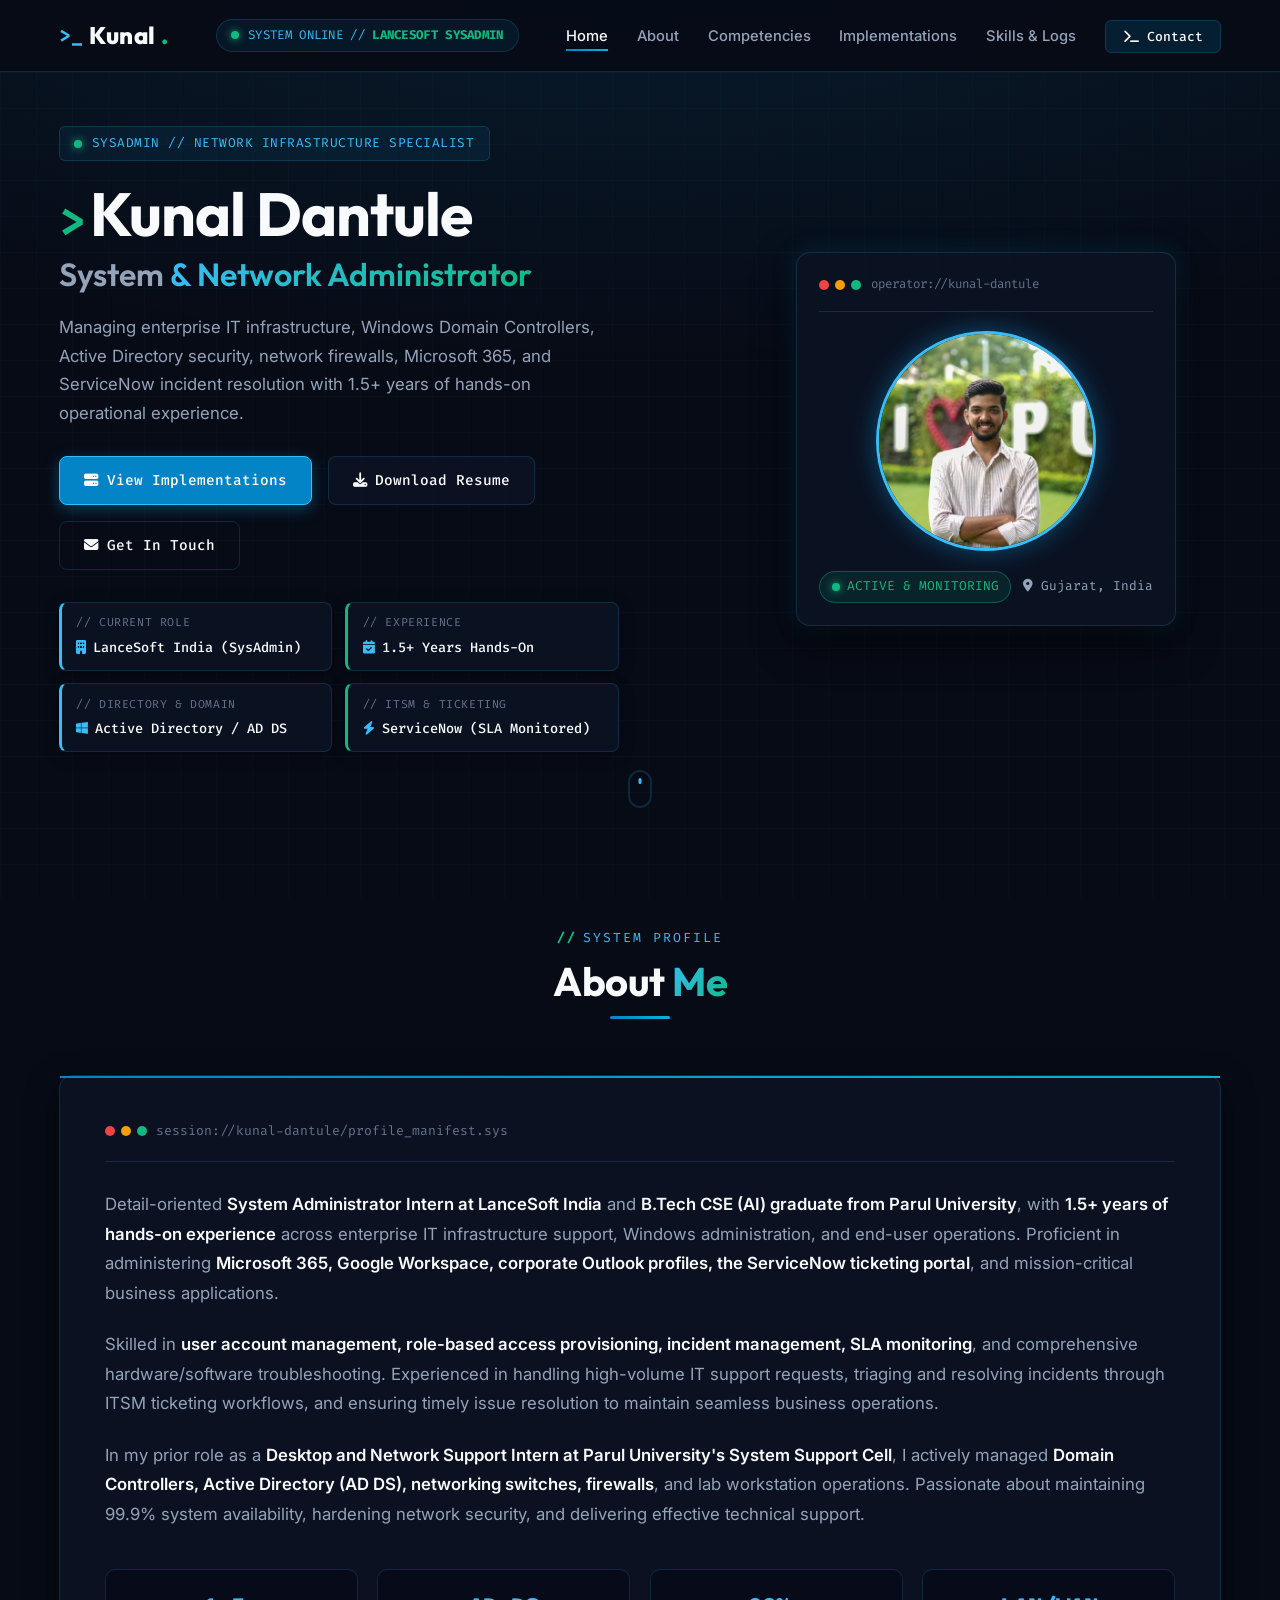
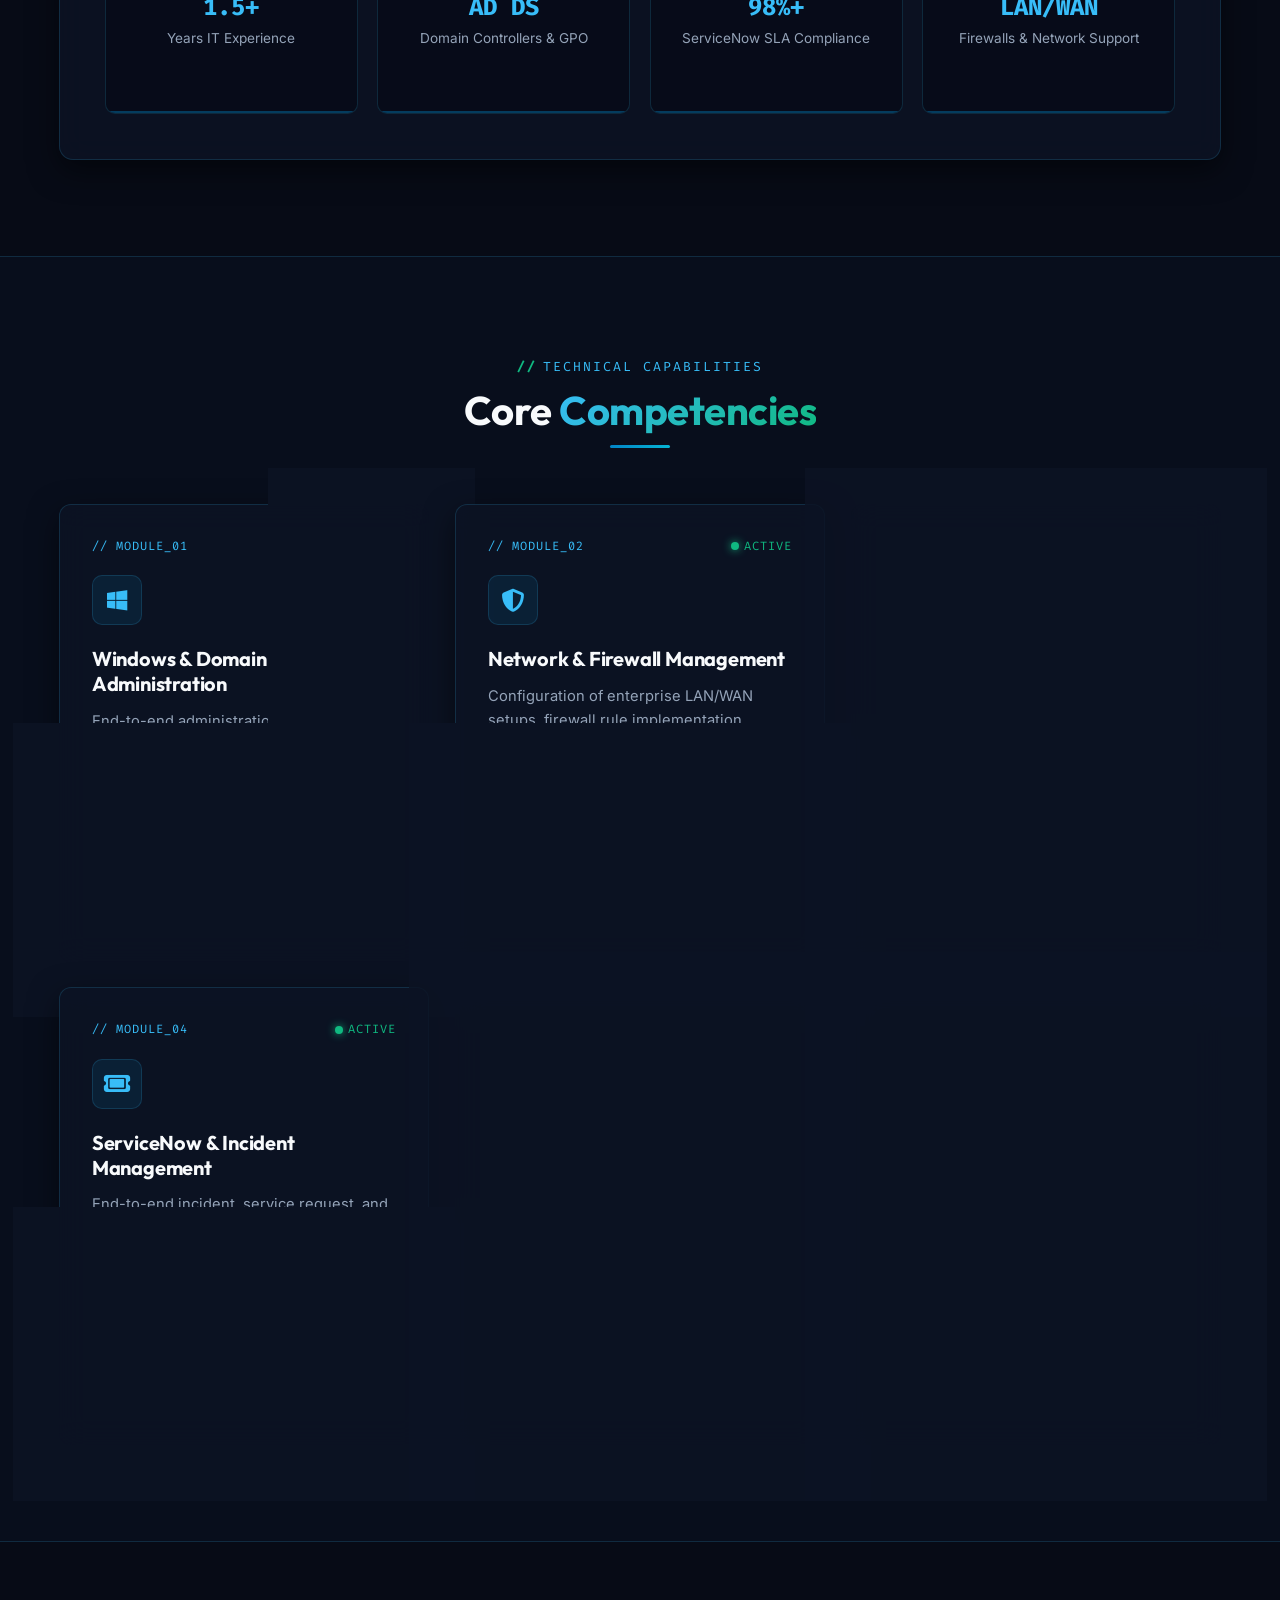
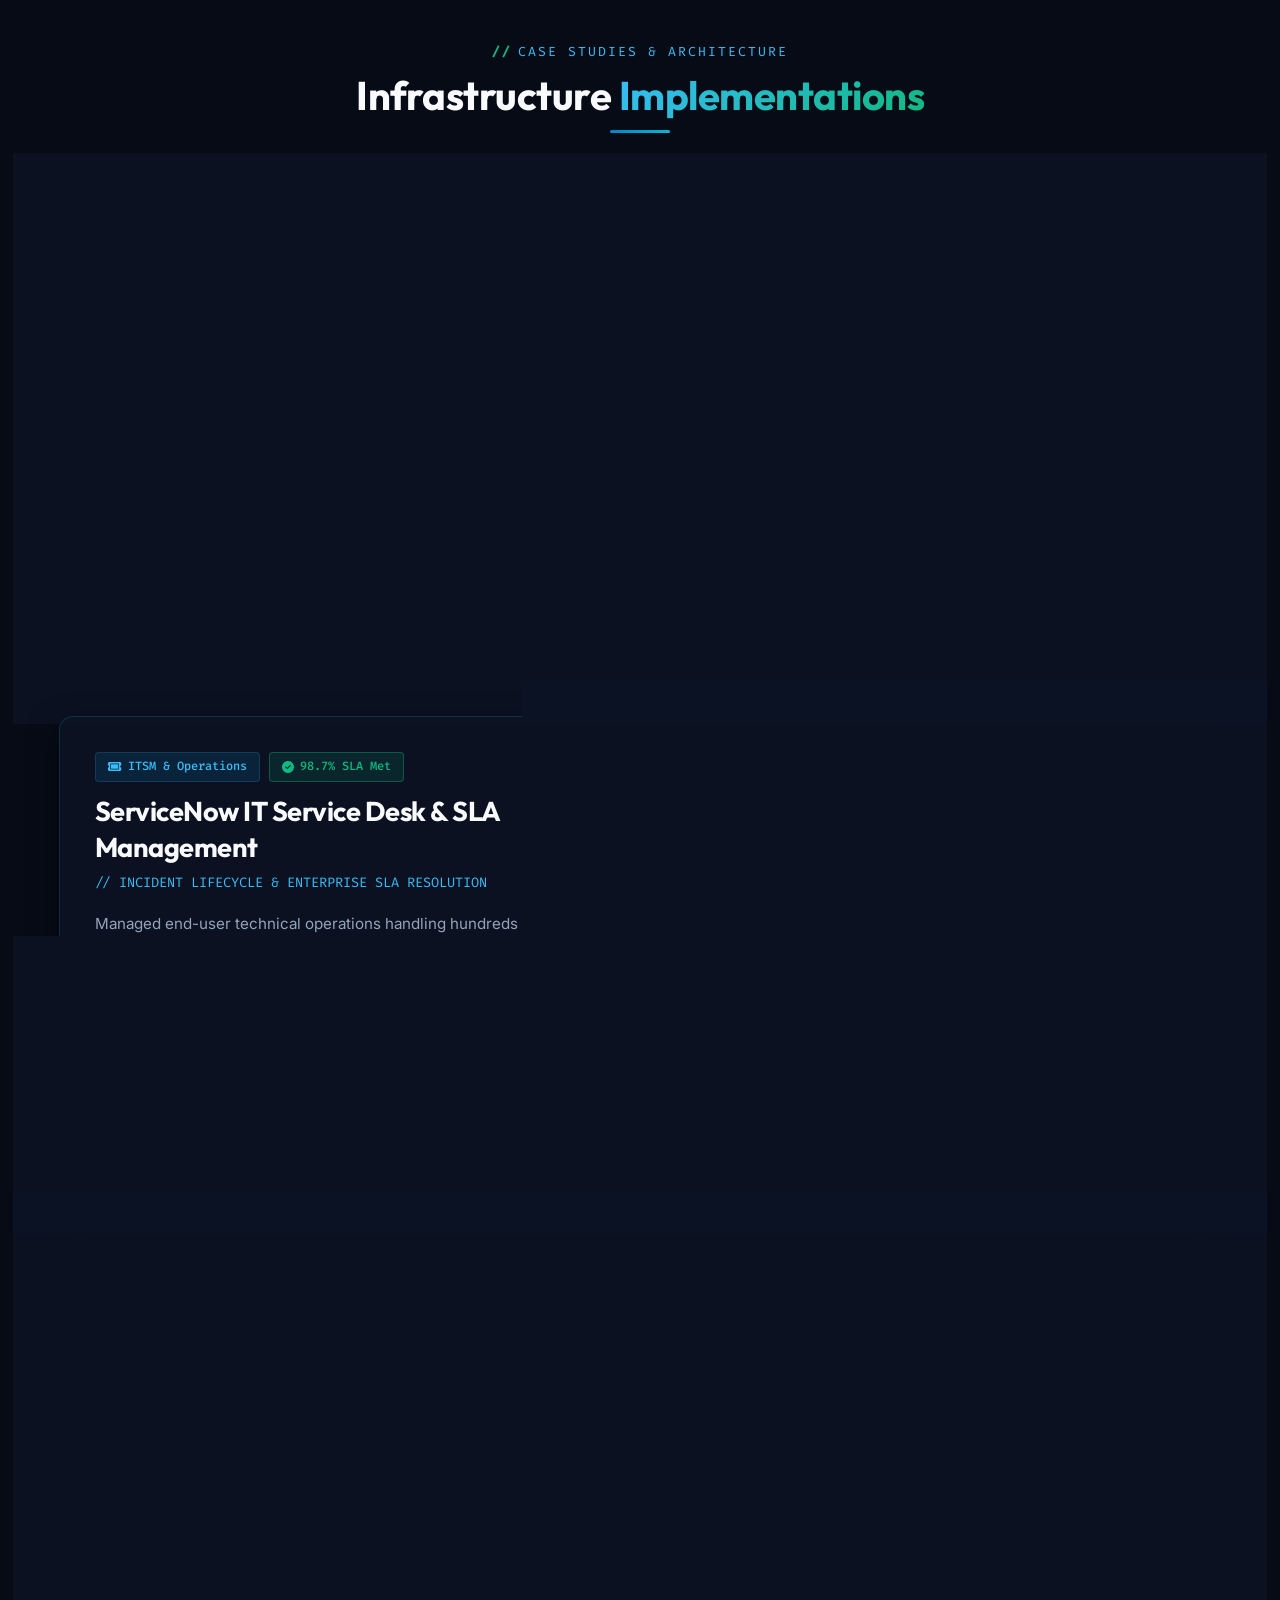
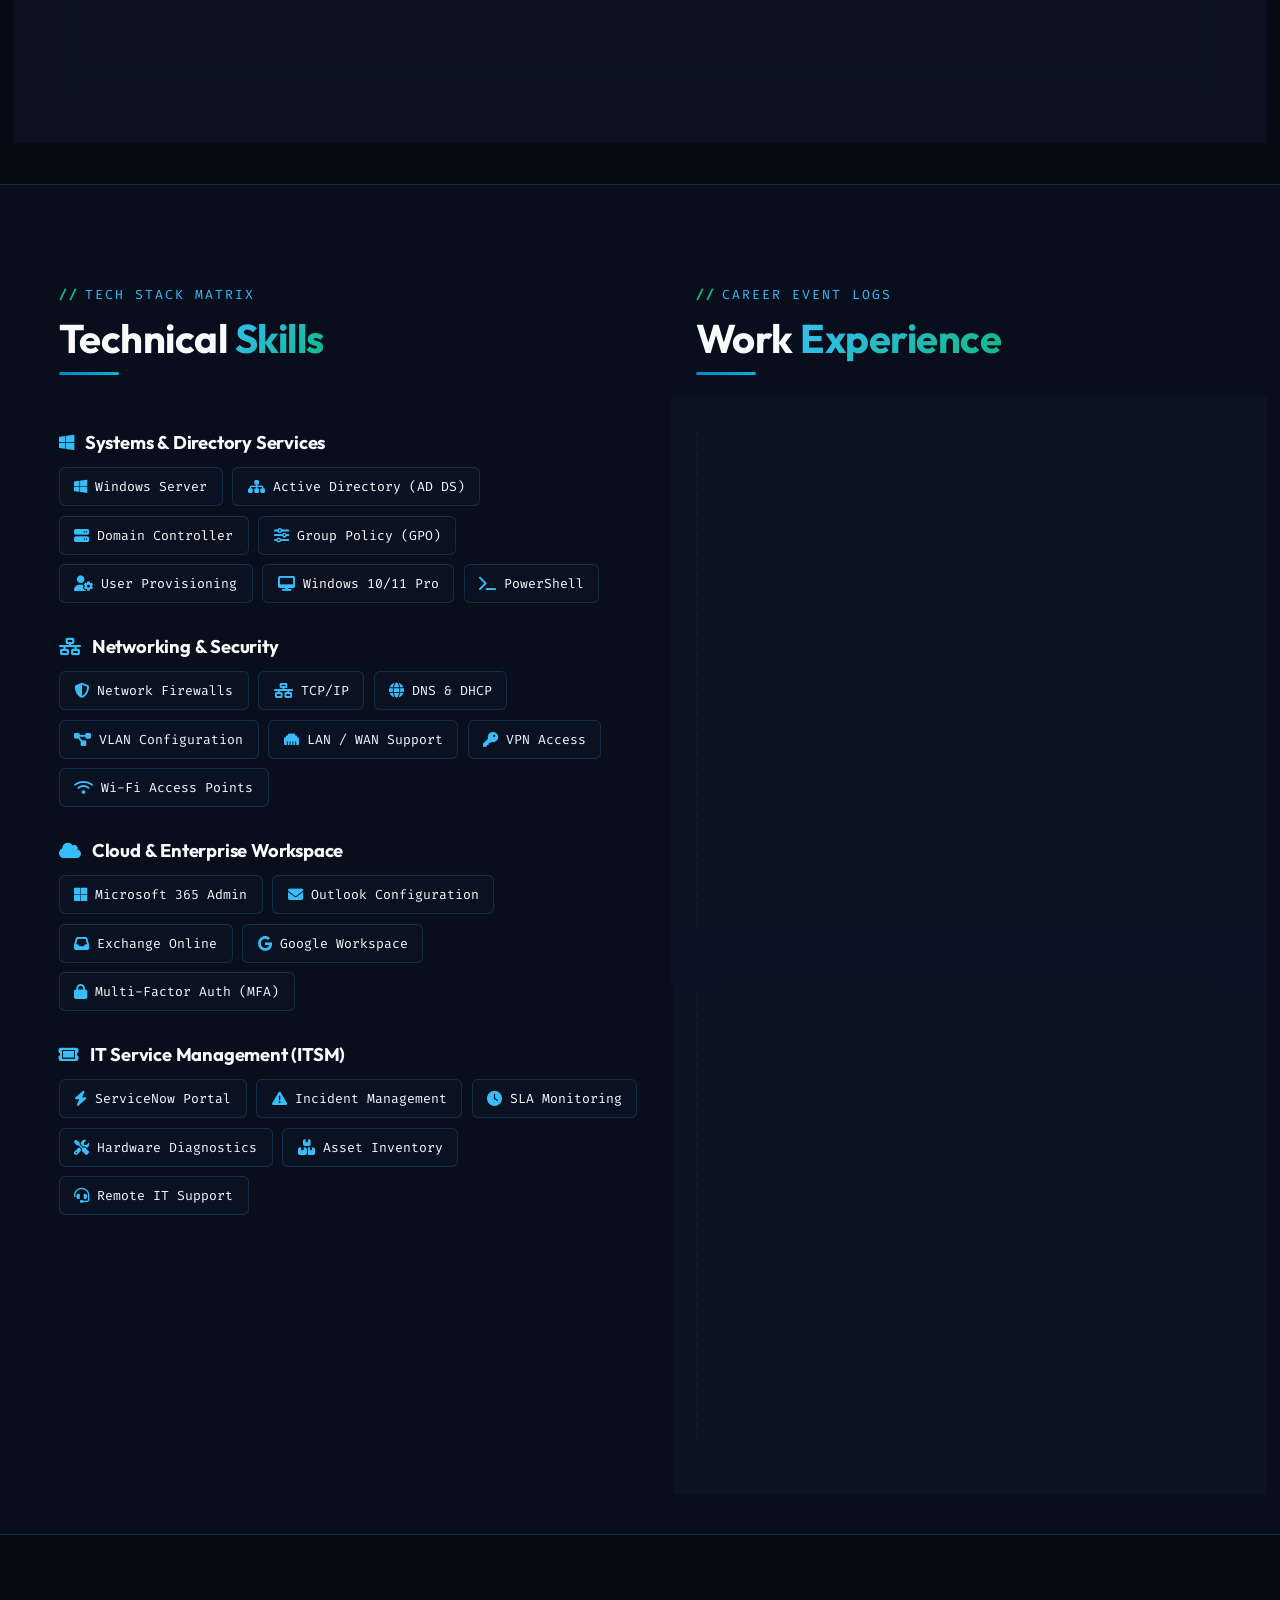
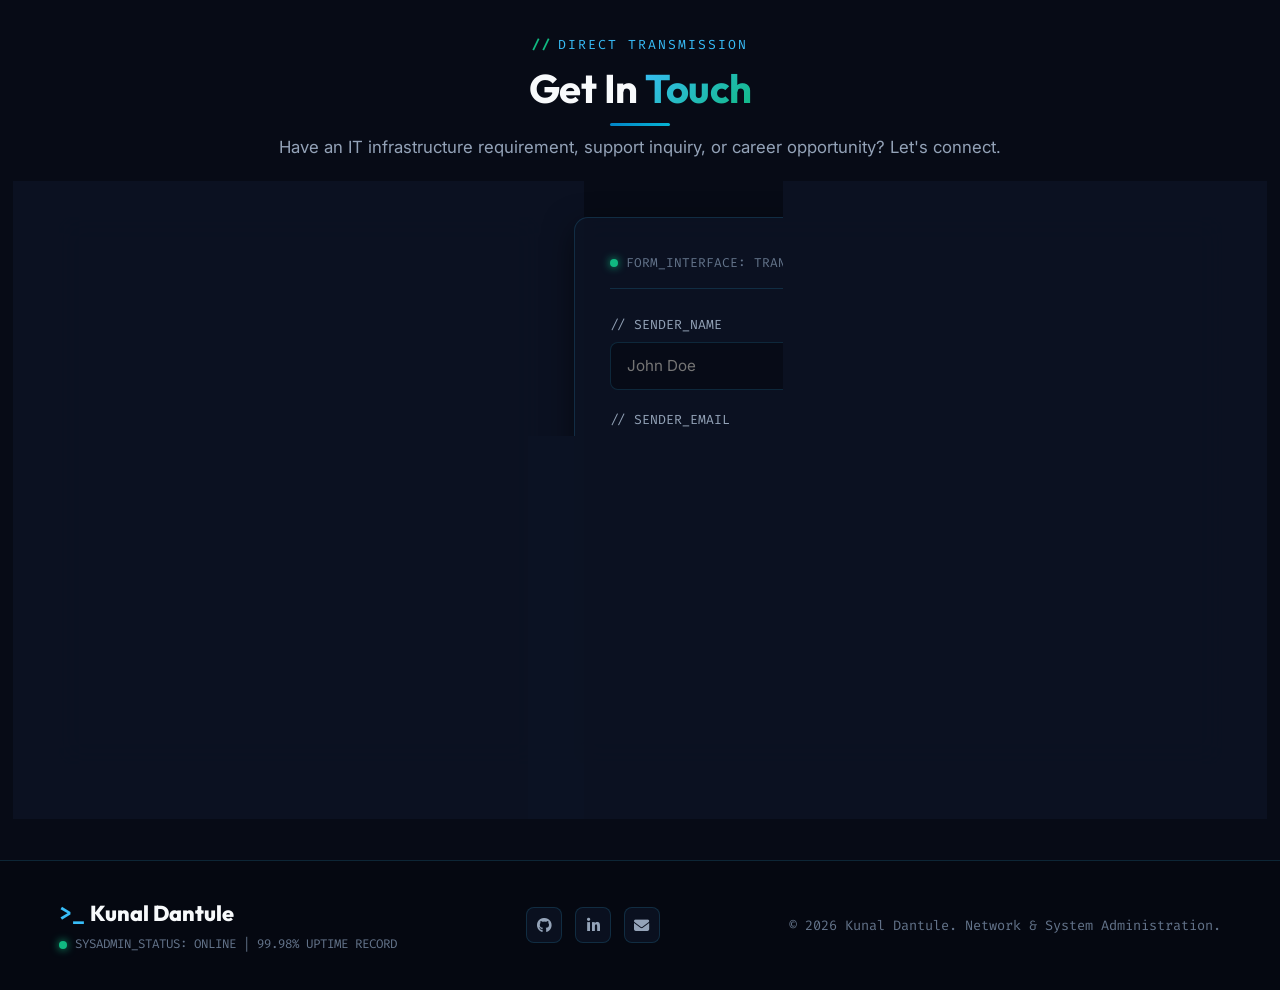
==== commit 880d7b8e: "Fix layout alignments, terminal mockups, hero operator card, and cache-busting" ====
--- a/public/index.html
+++ b/public/index.html
@@ -7,79 +7,48 @@
     <title>Kunal Dantule | Network & System Administrator</title>
     <meta name="description"
         content="Portfolio of Kunal Dantule, System Administrator Intern at LanceSoft India and B.Tech CSE (AI) graduate from Parul University. Specializing in Active Directory, Windows Server, Network Firewalls, Microsoft 365, and ServiceNow SLA management.">
-    <!-- Google Fonts: Outfit (Headings), Inter (Body), Fira Code (Monospace SysAdmin) -->
+    <!-- Google Fonts: Outfit, Inter, Fira Code -->
     <link rel="preconnect" href="https://fonts.googleapis.com">
     <link rel="preconnect" href="https://fonts.gstatic.com" crossorigin>
     <link
         href="https://fonts.googleapis.com/css2?family=Fira+Code:wght@400;500;600&family=Inter:wght@400;500;600;700&family=Outfit:wght@400;500;600;700;800&display=swap"
         rel="stylesheet">
-    <!-- FontAwesome for Icons -->
+    <!-- FontAwesome Icons -->
     <link rel="stylesheet" href="https://cdnjs.cloudflare.com/ajax/libs/font-awesome/6.4.0/css/all.min.css">
-    <!-- Custom Theme CSS -->
-    <link rel="stylesheet" href="css/style.css">
+    <!-- Custom Theme CSS with Cache-Busting -->
+    <link rel="stylesheet" href="css/style.css?v=2.5">
 </head>
 
 <body>
-    <!-- Top NOC Telemetry Status Bar -->
-    <div class="telemetry-ticker">
-        <div class="telemetry-group">
-            <span class="telemetry-item">
-                <span class="pulse-dot"></span>
-                <span>STATUS:</span>
-                <strong class="ok">ALL SYSTEMS OPERATIONAL</strong>
-            </span>
-            <span class="telemetry-divider">|</span>
-            <span class="telemetry-item">
-                <i class="fa-solid fa-server"></i>
-                <span>DOMAIN:</span>
-                <strong>PARUL.CORP [ONLINE]</strong>
-            </span>
-            <span class="telemetry-divider">|</span>
-            <span class="telemetry-item">
-                <i class="fa-solid fa-shield-halved"></i>
-                <span>FIREWALL:</span>
-                <strong>ENFORCED (0 BREACHES)</strong>
-            </span>
-            <span class="telemetry-divider">|</span>
-            <span class="telemetry-item">
-                <i class="fa-solid fa-bolt"></i>
-                <span>SERVICENOW SLA:</span>
-                <strong class="ok">98.7% COMPLIANT</strong>
-            </span>
-        </div>
-        <div class="telemetry-group">
-            <span class="telemetry-item">
-                <i class="fa-solid fa-cloud"></i>
-                <span>M365 &amp; WORKSPACE:</span>
-                <strong>SYNCHRONIZED</strong>
-            </span>
-            <span class="telemetry-divider">|</span>
-            <span class="telemetry-item">
-                <span>HOST:</span>
-                <strong>KUNAL-SYSADMIN-NODE</strong>
-            </span>
-        </div>
-    </div>
-
-    <!-- Navigation -->
+    <!-- Unified Executive Navigation Bar -->
     <nav class="navbar" id="navbar">
         <div class="container nav-container">
             <a href="#home" class="logo">
                 <span class="logo-prompt">&gt;_</span>
                 <span>Kunal</span><span class="dot">.</span>
             </a>
-            <div class="menu-toggle" id="mobile-menu">
+
+            <!-- Center Status Pill -->
+            <div class="nav-status-badge">
+                <span class="pulse-dot"></span>
+                <span>SYSTEM ONLINE // <strong>LANCESOFT SYSADMIN</strong></span>
+            </div>
+
+            <!-- Hamburger Button -->
+            <div class="menu-toggle" id="mobile-menu" aria-label="Toggle Navigation">
                 <span class="bar"></span>
                 <span class="bar"></span>
                 <span class="bar"></span>
             </div>
+
+            <!-- Navigation Links -->
             <ul class="nav-menu">
                 <li><a href="#home" class="nav-link">Home</a></li>
                 <li><a href="#about" class="nav-link">About</a></li>
                 <li><a href="#services" class="nav-link">Competencies</a></li>
                 <li><a href="#projects" class="nav-link">Implementations</a></li>
                 <li><a href="#skills" class="nav-link">Skills &amp; Logs</a></li>
-                <li><a href="#contact" class="nav-link btn-nav"><i class="fa-solid fa-terminal"></i> Contact Me</a></li>
+                <li><a href="#contact" class="nav-link btn-nav"><i class="fa-solid fa-terminal"></i> Contact</a></li>
             </ul>
         </div>
     </nav>
@@ -87,6 +56,7 @@
     <!-- Hero Section -->
     <section id="home" class="hero">
         <div class="container hero-container">
+            <!-- Left Info Column -->
             <div class="hero-content reveal">
                 <div class="sys-badge">
                     <span class="pulse-dot"></span>
@@ -102,35 +72,47 @@
                     <a href="#contact" class="btn btn-outline"><i class="fa-solid fa-envelope"></i> Get In Touch</a>
                 </div>
 
-                <!-- Hero Quick Telemetry Bar -->
+                <!-- Hero Telemetry 2x2 Grid -->
                 <div class="hero-telemetry-grid">
-                    <div class="telemetry-cell">
-                        <span class="cell-label">// Current Assignment</span>
-                        <span class="cell-value">LanceSoft India (SysAdmin Intern)</span>
-                    </div>
-                    <div class="telemetry-cell alt">
-                        <span class="cell-label">// Hands-On Experience</span>
-                        <span class="cell-value">1.5+ Years Enterprise &amp; University</span>
-                    </div>
-                    <div class="telemetry-cell">
-                        <span class="cell-label">// Primary Stack</span>
-                        <span class="cell-value">Windows Server, AD DS, M365</span>
-                    </div>
-                    <div class="telemetry-cell alt">
-                        <span class="cell-label">// ITSM &amp; Ticketing</span>
-                        <span class="cell-value">ServiceNow (SLA Adherence)</span>
-                    </div>
-                </div>
-            </div>
-
-            <!-- Hero Image with Network Node Styling -->
+                    <div class="telemetry-card">
+                        <span class="card-label">// CURRENT ROLE</span>
+                        <div class="card-value"><i class="fa-solid fa-building"></i> LanceSoft India (SysAdmin)</div>
+                    </div>
+                    <div class="telemetry-card alt">
+                        <span class="card-label">// EXPERIENCE</span>
+                        <div class="card-value"><i class="fa-solid fa-calendar-check"></i> 1.5+ Years Hands-On</div>
+                    </div>
+                    <div class="telemetry-card">
+                        <span class="card-label">// DIRECTORY &amp; DOMAIN</span>
+                        <div class="card-value"><i class="fa-brands fa-windows"></i> Active Directory / AD DS</div>
+                    </div>
+                    <div class="telemetry-card alt">
+                        <span class="card-label">// ITSM &amp; TICKETING</span>
+                        <div class="card-value"><i class="fa-solid fa-bolt"></i> ServiceNow (SLA Monitored)</div>
+                    </div>
+                </div>
+            </div>
+
+            <!-- Right Operator Card Column -->
             <div class="hero-image-wrapper reveal-right">
-                <div class="hero-profile-container">
-                    <div class="profile-network-ring"></div>
-                    <img src="KUNAL.jpeg" alt="Kunal Dantule - System Administrator" class="hero-profile-image">
-                    <div class="profile-status-chip">
-                        <span class="pulse-dot"></span>
-                        <span>STATUS: ACTIVE &amp; MONITORING</span>
+                <div class="operator-card">
+                    <div class="operator-card-header">
+                        <div class="terminal-dots">
+                            <span class="dot-red"></span>
+                            <span class="dot-yellow"></span>
+                            <span class="dot-green"></span>
+                        </div>
+                        <span class="operator-id">operator://kunal-dantule</span>
+                    </div>
+                    <div class="operator-avatar-wrapper">
+                        <img src="KUNAL.jpeg" alt="Kunal Dantule - System Administrator" class="operator-avatar">
+                    </div>
+                    <div class="operator-meta">
+                        <div class="operator-status-pill">
+                            <span class="pulse-dot"></span>
+                            <span>ACTIVE &amp; MONITORING</span>
+                        </div>
+                        <span class="operator-loc"><i class="fa-solid fa-location-dot"></i> Gujarat, India</span>
                     </div>
                 </div>
             </div>
@@ -330,10 +312,11 @@
                 <!-- Implementation 01: AD DS -->
                 <div class="project-card glass">
                     <div class="project-info">
-                        <div class="project-header">
-                            <h3>Enterprise Active Directory &amp; Domain Controller</h3>
-                            <span class="badge">Identity &amp; Access</span>
-                        </div>
+                        <div class="project-tag-row">
+                            <span class="badge"><i class="fa-solid fa-shield-halved"></i> Identity &amp; Access</span>
+                            <span class="badge badge-green"><i class="fa-solid fa-circle-check"></i> Production</span>
+                        </div>
+                        <h3 class="project-title">Enterprise Active Directory &amp; Domain Controller</h3>
                         <p class="project-subtitle">// WINDOWS SERVER DOMAIN SERVICES &amp; CENTRALIZED GPO</p>
                         <p class="project-desc">Designed and deployed an enterprise Windows Server Domain Controller environment utilizing Active Directory Domain Services (AD DS). Configured nested Organizational Units (OUs), security groups, and automated Group Policy Objects (GPOs) to enforce workstation security baselines, password policies, and software distribution.</p>
 
@@ -344,41 +327,43 @@
                             <span class="tech-tag"><i class="fa-solid fa-sliders"></i> GPO</span>
                             <span class="tech-tag"><i class="fa-solid fa-terminal"></i> PowerShell</span>
                         </div>
-
-                        <div class="project-links">
-                            <span class="badge badge-green"><i class="fa-solid fa-circle-check"></i> Production Deployed &amp; Healthy</span>
-                        </div>
-                    </div>
-                    <div class="project-visual">
-                        <div class="browser-mockup">
-                            <div class="browser-header">
-                                <span class="dot red"></span>
-                                <span class="dot yellow"></span>
-                                <span class="dot green"></span>
-                                <span class="terminal-title">Administrator: Windows PowerShell (DC01.PARUL.CORP)</span>
+                    </div>
+                    
+                    <div class="terminal-window">
+                        <div class="terminal-bar">
+                            <div class="terminal-dots">
+                                <span class="dot-red"></span>
+                                <span class="dot-yellow"></span>
+                                <span class="dot-green"></span>
                             </div>
-                            <div class="browser-content">
-                                <div><span class="t-cmd">PS C:\&gt;</span> Get-ADDomainController -Filter * | Select Name, OperatingSystem, Status</div>
-                                <div><span class="t-ok">[✓] HOST:</span> DC01.PARUL.CORP | Windows Server 2022</div>
-                                <div><span class="t-ok">[✓] AD DS:</span> Active &amp; Functional | Forest Level: 2016</div>
-                                <div style="margin-top: 0.5rem;"><span class="t-cmd">PS C:\&gt;</span> gpresult /r /scope computer</div>
-                                <div><span class="t-dim">&gt; Applied GPOs:</span> Enterprise-Security-Baseline-v2, Disable-USB-Storage, Password-Policy-90d</div>
-                                <div style="margin-top: 0.5rem;"><span class="t-cmd">PS C:\&gt;</span> Test-NetConnection -Port 53, 88, 389 -ComputerName localhost</div>
-                                <div><span class="t-ok">[✓] Port 53 (DNS):</span> Listening | <span class="t-ok">Port 88 (Kerberos):</span> Active</div>
-                                <div><span class="t-ok">[✓] Port 389 (LDAP):</span> Active | Replication: 0 Errors</div>
-                                <div style="margin-top: 0.5rem;"><span class="t-cmd">PS C:\&gt;</span> <span class="t-cursor"></span></div>
-                            </div>
-                        </div>
+                            <span class="terminal-title">Administrator: Windows PowerShell (DC01.PARUL.CORP)</span>
+                        </div>
+                        <pre class="terminal-body"><code><span class="t-cmd">PS C:\&gt; Get-ADDomainController -Filter *</span>
+<span class="t-ok">[✓] HOST:</span> DC01.PARUL.CORP (Windows Server 2022)
+<span class="t-ok">[✓] AD DS:</span> Active &amp; Functional | Forest: 2016
+
+<span class="t-cmd">PS C:\&gt; gpresult /r /scope computer</span>
+<span class="t-dim">&gt; Applied GPOs:</span>
+  • Enterprise-Security-Baseline-v2
+  • Disable-USB-Storage-Policy
+  • Password-Policy-90d
+
+<span class="t-cmd">PS C:\&gt; Test-NetConnection -Port 53, 88, 389</span>
+<span class="t-ok">[✓] Port 53 (DNS):</span> Listening
+<span class="t-ok">[✓] Port 88 (Kerberos):</span> Active
+<span class="t-ok">[✓] Port 389 (LDAP):</span> Active (0 Errors)
+<span class="t-cmd">PS C:\&gt; </span><span class="t-cursor"></span></code></pre>
                     </div>
                 </div>
 
                 <!-- Implementation 02: ServiceNow -->
                 <div class="project-card glass">
                     <div class="project-info">
-                        <div class="project-header">
-                            <h3>ServiceNow IT Service Desk &amp; SLA Management</h3>
-                            <span class="badge">ITSM &amp; Operations</span>
-                        </div>
+                        <div class="project-tag-row">
+                            <span class="badge"><i class="fa-solid fa-ticket"></i> ITSM &amp; Operations</span>
+                            <span class="badge badge-green"><i class="fa-solid fa-circle-check"></i> 98.7% SLA Met</span>
+                        </div>
+                        <h3 class="project-title">ServiceNow IT Service Desk &amp; SLA Management</h3>
                         <p class="project-subtitle">// INCIDENT LIFECYCLE &amp; ENTERPRISE SLA RESOLUTION</p>
                         <p class="project-desc">Managed end-user technical operations handling hundreds of service requests and incidents through ServiceNow at LanceSoft India. Implemented structured ticket prioritization, SLA monitoring, automated email alerts, and escalation matrices to achieve 98%+ SLA compliance for business-critical applications.</p>
 
@@ -389,51 +374,37 @@
                             <span class="tech-tag"><i class="fa-solid fa-envelope"></i> Outlook Config</span>
                             <span class="tech-tag"><i class="fa-solid fa-list-check"></i> ITSM Workflows</span>
                         </div>
-
-                        <div class="project-links">
-                            <span class="badge badge-green"><i class="fa-solid fa-circle-check"></i> 98.7% SLA Compliance Achieved</span>
-                        </div>
-                    </div>
-                    <div class="project-visual">
-                        <div class="browser-mockup">
-                            <div class="browser-header">
-                                <span class="dot red"></span>
-                                <span class="dot yellow"></span>
-                                <span class="dot green"></span>
-                                <span class="terminal-title">https://lancesoft.service-now.com/navpage.do</span>
+                    </div>
+                    
+                    <div class="terminal-window">
+                        <div class="terminal-bar">
+                            <div class="terminal-dots">
+                                <span class="dot-red"></span>
+                                <span class="dot-yellow"></span>
+                                <span class="dot-green"></span>
                             </div>
-                            <div class="browser-content">
-                                <div style="display: flex; justify-content: space-between; border-bottom: 1px solid rgba(255,255,255,0.08); padding-bottom: 0.5rem; margin-bottom: 0.6rem;">
-                                    <span class="t-cmd">QUEUE: System Support Desk</span>
-                                    <span class="t-ok">SLA Target: 95% | Actual: 98.7%</span>
-                                </div>
-                                <div style="margin-bottom: 0.4rem; padding: 0.35rem 0.5rem; background: rgba(255,255,255,0.03); border-radius: 4px; display: flex; justify-content: space-between;">
-                                    <span><span class="t-warn">[P2] INC08492</span> Outlook M365 Auth Loop</span>
-                                    <span class="t-ok">Resolved (14m)</span>
-                                </div>
-                                <div style="margin-bottom: 0.4rem; padding: 0.35rem 0.5rem; background: rgba(255,255,255,0.03); border-radius: 4px; display: flex; justify-content: space-between;">
-                                    <span><span class="t-dim">[P3] REQ04120</span> Account Provisioning &amp; MFA</span>
-                                    <span class="t-cmd">Completed</span>
-                                </div>
-                                <div style="margin-bottom: 0.4rem; padding: 0.35rem 0.5rem; background: rgba(255,255,255,0.03); border-radius: 4px; display: flex; justify-content: space-between;">
-                                    <span><span class="t-err">[P1] INC08477</span> Core Switch Link Flap</span>
-                                    <span class="t-ok">Mitigated (SLA Met)</span>
-                                </div>
-                                <div style="margin-top: 0.6rem; font-size: 0.75rem; color: #64748b;">
-                                    [TELEMETRY] Total Tickets Handled: 650+ | Average Response: &lt;10 mins
-                                </div>
-                            </div>
-                        </div>
+                            <span class="terminal-title">https://lancesoft.service-now.com/navpage.do</span>
+                        </div>
+                        <pre class="terminal-body"><code><span class="t-cmd">QUEUE: System Support Desk (LanceSoft)</span>
+<span class="t-ok">SLA Target: 95.0% | Actual Compliance: 98.7%</span>
+──────────────────────────────────────────────────────────
+<span class="t-warn">[P2] INC08492</span> Outlook M365 Auth Loop     <span class="t-ok">Resolved (14m)</span>
+<span class="t-dim">[P3] REQ04120</span> Account Provisioning &amp; MFA <span class="t-cmd">Completed</span>
+<span class="t-err">[P1] INC08477</span> Core Switch Link Flap      <span class="t-ok">Mitigated (SLA Met)</span>
+──────────────────────────────────────────────────────────
+<span class="t-dim">[TELEMETRY] Total Tickets Handled: 650+ | Avg Response: &lt;10m</span>
+<span class="t-cmd">sysadmin@lancesoft-portal:&gt; </span><span class="t-cursor"></span></code></pre>
                     </div>
                 </div>
 
                 <!-- Implementation 03: Network & Firewall -->
                 <div class="project-card glass">
                     <div class="project-info">
-                        <div class="project-header">
-                            <h3>Campus Network &amp; Firewall Security Infrastructure</h3>
-                            <span class="badge">Network Infrastructure</span>
-                        </div>
+                        <div class="project-tag-row">
+                            <span class="badge"><i class="fa-solid fa-network-wired"></i> Network Infrastructure</span>
+                            <span class="badge badge-green"><i class="fa-solid fa-circle-check"></i> 99.9% Uptime</span>
+                        </div>
+                        <h3 class="project-title">Campus Network &amp; Firewall Security Infrastructure</h3>
                         <p class="project-subtitle">// SWITCHING, FIREWALL HARDENING &amp; LAB SEGMENTATION</p>
                         <p class="project-desc">Assisted in maintaining and troubleshooting campus-wide network infrastructure across multiple computer centers and labs at Parul University. Configured managed network switches, implemented firewall security filtering, segmented traffic using VLANs, and performed rapid diagnosis of packet loss and connectivity issues.</p>
 
@@ -444,31 +415,27 @@
                             <span class="tech-tag"><i class="fa-solid fa-network-wired"></i> TCP/IP</span>
                             <span class="tech-tag"><i class="fa-solid fa-wifi"></i> Enterprise Wi-Fi</span>
                         </div>
-
-                        <div class="project-links">
-                            <span class="badge badge-green"><i class="fa-solid fa-circle-check"></i> 99.9% Lab Network Uptime</span>
-                        </div>
-                    </div>
-                    <div class="project-visual">
-                        <div class="browser-mockup">
-                            <div class="browser-header">
-                                <span class="dot red"></span>
-                                <span class="dot yellow"></span>
-                                <span class="dot green"></span>
-                                <span class="terminal-title">admin@gateway-fw01: ~ (SSH)</span>
+                    </div>
+                    
+                    <div class="terminal-window">
+                        <div class="terminal-bar">
+                            <div class="terminal-dots">
+                                <span class="dot-red"></span>
+                                <span class="dot-yellow"></span>
+                                <span class="dot-green"></span>
                             </div>
-                            <div class="browser-content">
-                                <div><span class="t-cmd">#</span> show interfaces status</div>
-                                <div><span class="t-ok">[UP] eth0 (WAN Gateway):</span> 10.200.1.1/24 | RX: 420 Mbps</div>
-                                <div><span class="t-ok">[UP] eth1 (VLAN 10 - Admin):</span> 192.168.10.1/24 [Active]</div>
-                                <div><span class="t-ok">[UP] eth2 (VLAN 20 - Computer Labs):</span> 172.16.0.1/20 [Active]</div>
-                                <div style="margin-top: 0.5rem;"><span class="t-cmd">#</span> firewall-cmd --state &amp;&amp; iptables -L -n -v | head -n 3</div>
-                                <div><span class="t-ok">[✓] Status: RUNNING</span> (Stateful Inspection Enforced)</div>
-                                <div><span class="t-dim">&gt; Policy:</span> DROP default on external interfaces | Anti-Spoofing: ON</div>
-                                <div><span class="t-ok">[✓] Security:</span> 0 Unauthorized Ingress Attempts | Uptime: 99.98%</div>
-                                <div style="margin-top: 0.5rem;"><span class="t-cmd">admin@gateway-fw01:~#</span> <span class="t-cursor"></span></div>
-                            </div>
-                        </div>
+                            <span class="terminal-title">admin@gateway-fw01: ~ (SSH)</span>
+                        </div>
+                        <pre class="terminal-body"><code><span class="t-cmd"># show interfaces status</span>
+<span class="t-ok">[UP] eth0 (WAN Gateway):</span> 10.200.1.1/24 (Traffic: Normal)
+<span class="t-ok">[UP] eth1 (VLAN 10 - Admin):</span> 192.168.10.1/24 [Active]
+<span class="t-ok">[UP] eth2 (VLAN 20 - Computer Labs):</span> 172.16.0.1/20 [Active]
+
+<span class="t-cmd"># firewall-cmd --state</span>
+<span class="t-ok">[✓] Status: RUNNING</span> (Stateful Packet Inspection Active)
+<span class="t-dim">&gt; Policy:</span> DROP default on external interfaces | Anti-Spoof: ON
+<span class="t-ok">[✓] Security:</span> 0 Breaches Detected | System Uptime: 99.98%
+<span class="t-cmd">admin@gateway-fw01:~# </span><span class="t-cursor"></span></code></pre>
                     </div>
                 </div>
             </div>
@@ -479,7 +446,7 @@
     <section id="skills" class="skills-exp section-padding bg-alt">
         <div class="container">
             <div class="grid-2-col">
-                <!-- Skills Tech Matrix -->
+                <!-- Skills Matrix -->
                 <div class="skills-section reveal">
                     <div class="section-title left">
                         <div class="section-tag">Tech Stack Matrix</div>
--- a/public/css/style.css
+++ b/public/css/style.css
@@ -1,22 +1,22 @@
 /* ==========================================================================
    Network & System Administrator Theme - Kunal Dantule Portfolio
-   Clean, Modern, Enterprise NOC / Terminal Aesthetic
+   Refined, Modern, Executive NOC / Terminal Aesthetic
    ========================================================================== */
 
 /* --- CSS Variables & Design Tokens --- */
 :root {
-    /* Color Palette - Enterprise NOC & Cyber Terminals */
     --bg-dark: #070b16;
     --bg-surface: #0c1324;
-    --bg-alt: #0f182e;
-    --bg-card: rgba(12, 19, 36, 0.78);
-    --bg-terminal: #050811;
-    
-    --border-color: rgba(56, 189, 248, 0.14);
+    --bg-alt: #0a1020;
+    --bg-card: rgba(12, 19, 36, 0.85);
+    --bg-card-hover: rgba(15, 25, 48, 0.95);
+    --bg-terminal: #040711;
+    
+    --border-color: rgba(56, 189, 248, 0.16);
     --border-hover: rgba(56, 189, 248, 0.45);
     --border-green: rgba(16, 185, 129, 0.35);
     
-    --primary: #0ea5e9;            /* Sky Blue / Primary Tech Accent */
+    --primary: #0284c7;            /* Sky Blue */
     --primary-bright: #38bdf8;
     --primary-glow: rgba(14, 165, 233, 0.25);
     --secondary: #06b6d4;          /* Cyber Cyan */
@@ -25,9 +25,8 @@
     --alert-amber: #f59e0b;        /* Alert / SLA Warning */
     --alert-red: #ef4444;          /* Incident / Urgent */
     
-    --gradient-primary: linear-gradient(135deg, #0ea5e9, #06b6d4);
+    --gradient-primary: linear-gradient(135deg, #0284c7, #06b6d4);
     --gradient-text: linear-gradient(135deg, #38bdf8, #10b981);
-    --gradient-card: linear-gradient(180deg, rgba(14, 165, 233, 0.05) 0%, transparent 100%);
     
     --text-main: #f8fafc;
     --text-muted: #94a3b8;
@@ -40,9 +39,8 @@
     
     /* Transitions & Shadows */
     --transition: all 0.25s cubic-bezier(0.4, 0, 0.2, 1);
-    --shadow-card: 0 8px 30px rgba(0, 0, 0, 0.5);
-    --shadow-glow: 0 0 25px rgba(14, 165, 233, 0.2);
-    --shadow-green: 0 0 25px rgba(16, 185, 129, 0.2);
+    --shadow-card: 0 10px 30px rgba(0, 0, 0, 0.5);
+    --shadow-glow: 0 0 25px rgba(14, 165, 233, 0.18);
 }
 
 /* --- Base & Reset --- */
@@ -54,13 +52,12 @@
 
 html {
     scroll-behavior: smooth;
-    scroll-padding-top: 90px;
+    scroll-padding-top: 80px;
 }
 
 body {
     font-family: var(--font-body);
     background-color: var(--bg-dark);
-    /* Subtle NOC Network Grid Background */
     background-image: 
         radial-gradient(ellipse 90% 50% at 50% -10%, rgba(14, 165, 233, 0.12), transparent),
         linear-gradient(rgba(56, 189, 248, 0.025) 1px, transparent 1px),
@@ -89,28 +86,28 @@
     list-style: none;
 }
 
-code, .mono {
+code, pre, .mono {
     font-family: var(--font-mono);
 }
 
 .container {
     max-width: 1220px;
     margin: 0 auto;
-    padding: 0 2rem;
+    padding: 0 1.8rem;
 }
 
 .section-padding {
-    padding: 6.5rem 0;
+    padding: 6rem 0;
     position: relative;
 }
 
 .bg-alt {
-    background-color: rgba(12, 19, 36, 0.6);
+    background-color: rgba(10, 16, 32, 0.65);
     border-top: 1px solid var(--border-color);
     border-bottom: 1px solid var(--border-color);
 }
 
-/* --- SysAdmin Common Card & Glass Styling --- */
+/* --- Card & Glass Styling --- */
 .glass {
     background: var(--bg-card);
     backdrop-filter: blur(14px);
@@ -123,7 +120,7 @@
 
 .glass:hover {
     border-color: var(--border-hover);
-    box-shadow: 0 10px 35px rgba(0, 0, 0, 0.6), var(--shadow-glow);
+    box-shadow: 0 12px 35px rgba(0, 0, 0, 0.65), var(--shadow-glow);
 }
 
 .gradient-text {
@@ -136,7 +133,7 @@
 
 .section-title {
     text-align: center;
-    margin-bottom: 4rem;
+    margin-bottom: 3.5rem;
     position: relative;
 }
 
@@ -146,14 +143,14 @@
 
 .section-tag {
     font-family: var(--font-mono);
-    font-size: 0.85rem;
+    font-size: 0.82rem;
     color: var(--primary-bright);
     letter-spacing: 2px;
     text-transform: uppercase;
     margin-bottom: 0.5rem;
     display: inline-flex;
     align-items: center;
-    gap: 0.5rem;
+    gap: 0.4rem;
 }
 
 .section-tag::before {
@@ -163,8 +160,8 @@
 }
 
 .section-title h2 {
-    font-size: 2.6rem;
-    margin-bottom: 0.8rem;
+    font-size: 2.5rem;
+    margin-bottom: 0.6rem;
     letter-spacing: -0.5px;
 }
 
@@ -180,15 +177,16 @@
     margin: 0;
 }
 
-/* --- Status Pulsing Dots & Badges --- */
+/* --- Pulsing Radar Dots --- */
 .pulse-dot {
     display: inline-block;
-    width: 9px;
-    height: 9px;
+    width: 8px;
+    height: 8px;
     border-radius: 50%;
     background-color: var(--terminal-green);
-    box-shadow: 0 0 10px var(--terminal-green);
+    box-shadow: 0 0 8px var(--terminal-green);
     position: relative;
+    flex-shrink: 0;
     animation: radar-pulse 2s infinite ease-out;
 }
 
@@ -204,110 +202,38 @@
     }
 }
 
-.pulse-dot.amber {
-    background-color: var(--alert-amber);
-    box-shadow: 0 0 10px var(--alert-amber);
-    animation: radar-pulse-amber 2s infinite ease-out;
-}
-
-@keyframes radar-pulse-amber {
-    0% {
-        box-shadow: 0 0 0 0 rgba(245, 158, 11, 0.7);
-    }
-    70% {
-        box-shadow: 0 0 0 8px rgba(245, 158, 11, 0);
-    }
-    100% {
-        box-shadow: 0 0 0 0 rgba(245, 158, 11, 0);
-    }
-}
-
-/* --- Top Telemetry Status Bar --- */
-.telemetry-ticker {
-    background: rgba(7, 11, 22, 0.95);
-    border-bottom: 1px solid var(--border-color);
-    padding: 0.45rem 1.5rem;
-    font-family: var(--font-mono);
-    font-size: 0.78rem;
-    color: var(--text-muted);
+/* --- Fixed Top Navigation --- */
+.navbar {
     position: fixed;
     top: 0;
     left: 0;
     width: 100%;
-    z-index: 1001;
-    display: flex;
-    align-items: center;
+    height: 72px;
+    z-index: 1000;
+    background: rgba(7, 11, 22, 0.92);
+    backdrop-filter: blur(14px);
+    -webkit-backdrop-filter: blur(14px);
+    border-bottom: 1px solid var(--border-color);
+    display: flex;
+    align-items: center;
+    transition: var(--transition);
+}
+
+.nav-container {
+    display: flex;
     justify-content: space-between;
-    overflow-x: auto;
-    white-space: nowrap;
-    backdrop-filter: blur(10px);
-}
-
-.telemetry-group {
-    display: flex;
-    align-items: center;
-    gap: 1.5rem;
-}
-
-.telemetry-item {
-    display: inline-flex;
-    align-items: center;
-    gap: 0.5rem;
-}
-
-.telemetry-item strong {
-    color: var(--text-main);
-    font-weight: 600;
-}
-
-.telemetry-item .ok {
-    color: var(--terminal-green);
-}
-
-.telemetry-item i {
-    color: var(--primary-bright);
-    font-size: 0.85rem;
-}
-
-.telemetry-divider {
-    color: rgba(255, 255, 255, 0.15);
-}
-
-/* --- Navigation --- */
-.navbar {
-    position: fixed;
-    top: 34px; /* Sits right under the telemetry bar */
-    left: 0;
+    align-items: center;
     width: 100%;
-    z-index: 1000;
-    padding: 1rem 0;
-    transition: var(--transition);
-    background: rgba(7, 11, 22, 0.85);
-    backdrop-filter: blur(12px);
-    border-bottom: 1px solid transparent;
-}
-
-.navbar.scrolled {
-    padding: 0.75rem 0;
-    background: rgba(7, 11, 22, 0.96);
-    border-bottom: 1px solid var(--border-color);
-    box-shadow: 0 4px 20px rgba(0, 0, 0, 0.4);
-}
-
-.nav-container {
-    display: flex;
-    justify-content: space-between;
-    align-items: center;
 }
 
 .logo {
     font-family: var(--font-heading);
-    font-size: 1.55rem;
+    font-size: 1.5rem;
     font-weight: 800;
     letter-spacing: 0.5px;
     display: inline-flex;
     align-items: center;
-    gap: 0.4rem;
+    gap: 0.35rem;
 }
 
 .logo .logo-prompt {
@@ -318,10 +244,25 @@
 
 .logo span.dot {
     color: var(--terminal-green);
-    width: auto;
-    height: auto;
-    background: transparent;
-    display: inline;
+}
+
+/* Center Status Pill */
+.nav-status-badge {
+    display: inline-flex;
+    align-items: center;
+    gap: 0.55rem;
+    background: rgba(14, 165, 233, 0.08);
+    border: 1px solid var(--border-color);
+    padding: 0.35rem 0.9rem;
+    border-radius: 50px;
+    font-family: var(--font-mono);
+    font-size: 0.78rem;
+    color: var(--primary-bright);
+    letter-spacing: 0.3px;
+}
+
+.nav-status-badge strong {
+    color: var(--terminal-green);
 }
 
 .nav-menu {
@@ -336,7 +277,6 @@
     color: var(--text-muted);
     position: relative;
     padding: 0.3rem 0;
-    letter-spacing: 0.3px;
 }
 
 .nav-link:hover,
@@ -361,13 +301,13 @@
 }
 
 .btn-nav {
-    background: rgba(14, 165, 233, 0.1);
-    border: 1px solid var(--border-color);
-    padding: 0.5rem 1.2rem;
-    border-radius: 8px;
+    background: rgba(14, 165, 233, 0.12);
+    border: 1px solid var(--border-color);
+    padding: 0.45rem 1.1rem;
+    border-radius: 6px;
     color: var(--text-main);
     font-family: var(--font-mono);
-    font-size: 0.85rem;
+    font-size: 0.82rem;
 }
 
 .btn-nav::after {
@@ -377,7 +317,7 @@
 .btn-nav:hover {
     background: var(--primary);
     color: white;
-    border-color: var(--primary);
+    border-color: var(--primary-bright);
     box-shadow: var(--shadow-glow);
 }
 
@@ -386,12 +326,12 @@
     display: inline-flex;
     align-items: center;
     justify-content: center;
-    gap: 0.6rem;
-    padding: 0.75rem 1.6rem;
+    gap: 0.55rem;
+    padding: 0.75rem 1.5rem;
     border-radius: 8px;
     font-family: var(--font-mono);
     font-weight: 500;
-    font-size: 0.92rem;
+    font-size: 0.9rem;
     cursor: pointer;
     transition: var(--transition);
     border: 1px solid transparent;
@@ -412,7 +352,7 @@
 }
 
 .btn-secondary {
-    background: rgba(15, 24, 46, 0.8);
+    background: rgba(12, 19, 36, 0.85);
     color: var(--text-main);
     border: 1px solid var(--border-color);
 }
@@ -435,12 +375,6 @@
     border-color: var(--text-muted);
 }
 
-.btn-sm {
-    padding: 0.45rem 1rem;
-    font-size: 0.82rem;
-    border-radius: 6px;
-}
-
 .btn-whatsapp {
     background: #15803d;
     color: white;
@@ -456,22 +390,21 @@
 
 /* --- Hero Section --- */
 .hero {
-    min-height: 100vh;
+    min-height: calc(100vh - 72px);
     display: flex;
     align-items: center;
     position: relative;
-    padding-top: 130px;
-    padding-bottom: 70px;
+    padding-top: 110px;
+    padding-bottom: 60px;
 }
 
 .hero-container {
     display: grid;
     grid-template-columns: 1.15fr 0.85fr;
-    gap: 4rem;
-    align-items: center;
-}
-
-/* Hero Badge */
+    gap: 3.5rem;
+    align-items: center;
+}
+
 .sys-badge {
     display: inline-flex;
     align-items: center;
@@ -481,28 +414,28 @@
     padding: 0.4rem 0.9rem;
     border-radius: 6px;
     font-family: var(--font-mono);
-    font-size: 0.82rem;
+    font-size: 0.8rem;
     color: var(--primary-bright);
     margin-bottom: 1.2rem;
     letter-spacing: 0.5px;
 }
 
 .hero .name {
-    font-size: 4rem;
+    font-size: 3.8rem;
     line-height: 1.1;
-    margin-bottom: 0.5rem;
+    margin-bottom: 0.4rem;
     letter-spacing: -1px;
 }
 
 .cmd-prefix {
     font-family: var(--font-mono);
     color: var(--terminal-green);
-    font-size: 3rem;
+    font-size: 2.8rem;
     margin-right: 0.3rem;
 }
 
 .hero .title {
-    font-size: 2.1rem;
+    font-size: 2rem;
     margin-bottom: 1.2rem;
     color: var(--text-muted);
     font-weight: 600;
@@ -511,7 +444,7 @@
 .hero .value-prop {
     font-size: 1.05rem;
     color: var(--text-muted);
-    margin-bottom: 2rem;
+    margin-bottom: 1.8rem;
     max-width: 560px;
     line-height: 1.7;
 }
@@ -520,10 +453,10 @@
     display: flex;
     gap: 1rem;
     flex-wrap: wrap;
-    margin-bottom: 2.5rem;
-}
-
-/* Hero Quick Telemetry Bar */
+    margin-bottom: 2rem;
+}
+
+/* Hero Telemetry 2x2 Grid */
 .hero-telemetry-grid {
     display: grid;
     grid-template-columns: repeat(2, 1fr);
@@ -531,92 +464,130 @@
     max-width: 560px;
 }
 
-.telemetry-cell {
-    background: rgba(12, 19, 36, 0.6);
+.telemetry-card {
+    background: rgba(12, 19, 36, 0.8);
     border: 1px solid var(--border-color);
     border-left: 3px solid var(--primary-bright);
-    border-radius: 6px;
-    padding: 0.6rem 0.9rem;
-    font-family: var(--font-mono);
-}
-
-.telemetry-cell.alt {
+    border-radius: 8px;
+    padding: 0.7rem 0.9rem;
+    font-family: var(--font-mono);
+    box-shadow: 0 4px 15px rgba(0, 0, 0, 0.3);
+}
+
+.telemetry-card.alt {
     border-left-color: var(--terminal-green);
 }
 
-.telemetry-cell .cell-label {
+.telemetry-card .card-label {
     display: block;
     font-size: 0.72rem;
     color: var(--text-dim);
-    letter-spacing: 0.8px;
-    text-transform: uppercase;
-    margin-bottom: 0.2rem;
-}
-
-.telemetry-cell .cell-value {
+    letter-spacing: 0.6px;
+    margin-bottom: 0.25rem;
+}
+
+.telemetry-card .card-value {
+    display: flex;
+    align-items: center;
+    gap: 0.45rem;
     font-size: 0.85rem;
     color: var(--text-main);
     font-weight: 500;
 }
 
-/* Hero Image & Server Rack Styling */
+.telemetry-card .card-value i {
+    color: var(--primary-bright);
+    font-size: 0.85rem;
+}
+
+/* Operator Visual (Right Column) */
 .hero-image-wrapper {
-    position: relative;
     display: flex;
     justify-content: center;
     align-items: center;
 }
 
-.hero-profile-container {
-    position: relative;
-    width: 330px;
-    height: 330px;
-}
-
-.hero-profile-image {
+.operator-card {
+    width: 100%;
+    max-width: 380px;
+    background: rgba(12, 19, 36, 0.9);
+    border: 1px solid var(--border-color);
+    border-radius: 14px;
+    padding: 1.4rem;
+    box-shadow: 0 15px 40px rgba(0, 0, 0, 0.7), var(--shadow-glow);
+}
+
+.operator-card-header {
+    display: flex;
+    align-items: center;
+    gap: 0.6rem;
+    padding-bottom: 1rem;
+    margin-bottom: 1.2rem;
+    border-bottom: 1px solid var(--border-color);
+    font-family: var(--font-mono);
+    font-size: 0.78rem;
+    color: var(--text-dim);
+}
+
+.terminal-dots {
+    display: flex;
+    gap: 6px;
+}
+
+.terminal-dots span {
+    width: 10px;
+    height: 10px;
+    border-radius: 50%;
+}
+
+.dot-red { background: #ef4444; }
+.dot-yellow { background: #f59e0b; }
+.dot-green { background: #10b981; }
+
+.operator-avatar-wrapper {
+    width: 220px;
+    height: 220px;
+    margin: 0 auto 1.2rem auto;
+    border-radius: 50%;
+    overflow: hidden;
+    border: 3px solid var(--primary-bright);
+    box-shadow: 0 0 25px rgba(14, 165, 233, 0.4);
+}
+
+.operator-avatar {
     width: 100%;
     height: 100%;
-    border-radius: 18px;
     object-fit: cover;
-    border: 2px solid var(--border-color);
-    box-shadow: 0 15px 40px rgba(0, 0, 0, 0.7), 0 0 30px rgba(14, 165, 233, 0.2);
     display: block;
-    position: relative;
-    z-index: 2;
-}
-
-/* Orbiting Network Node Ring */
-.profile-network-ring {
-    position: absolute;
-    inset: -14px;
-    border-radius: 24px;
-    border: 1px dashed rgba(56, 189, 248, 0.3);
-    z-index: 1;
-    pointer-events: none;
-}
-
-.profile-status-chip {
-    position: absolute;
-    bottom: -12px;
-    left: 50%;
-    transform: translateX(-50%);
-    z-index: 3;
-    background: rgba(7, 11, 22, 0.92);
+}
+
+.operator-meta {
+    display: flex;
+    align-items: center;
+    justify-content: space-between;
+    font-family: var(--font-mono);
+    font-size: 0.8rem;
+}
+
+.operator-status-pill {
+    display: flex;
+    align-items: center;
+    gap: 0.45rem;
+    color: var(--terminal-green);
+    background: rgba(16, 185, 129, 0.1);
     border: 1px solid var(--border-green);
-    padding: 0.4rem 1rem;
+    padding: 0.3rem 0.7rem;
     border-radius: 50px;
-    display: flex;
-    align-items: center;
-    gap: 0.5rem;
-    font-family: var(--font-mono);
-    font-size: 0.78rem;
-    white-space: nowrap;
-    box-shadow: 0 4px 15px rgba(0, 0, 0, 0.5);
-}
-
+}
+
+.operator-loc {
+    color: var(--text-muted);
+}
+
+/* Scroll indicator */
 .scroll-indicator {
     position: absolute;
-    bottom: 25px;
+    bottom: 20px;
     left: 50%;
     transform: translateX(-50%);
     animation: bounce 2s infinite;
@@ -644,16 +615,15 @@
 
 @keyframes bounce {
     0%, 20%, 50%, 80%, 100% { transform: translateY(0) translateX(-50%); }
-    40% { transform: translateY(-12px) translateX(-50%); }
-    60% { transform: translateY(-6px) translateX(-50%); }
+    40% { transform: translateY(-10px) translateX(-50%); }
+    60% { transform: translateY(-5px) translateX(-50%); }
 }
 
 /* --- About Section --- */
 .about-card {
-    padding: 3rem;
-    border-radius: 16px;
+    padding: 2.8rem;
+    border-radius: 14px;
     position: relative;
-    overflow: hidden;
 }
 
 .about-card::before {
@@ -670,33 +640,18 @@
     display: flex;
     align-items: center;
     gap: 0.6rem;
-    padding-bottom: 1.5rem;
-    margin-bottom: 2rem;
+    padding-bottom: 1.2rem;
+    margin-bottom: 1.8rem;
     border-bottom: 1px solid var(--border-color);
     font-family: var(--font-mono);
-    font-size: 0.85rem;
+    font-size: 0.82rem;
     color: var(--text-dim);
 }
-
-.terminal-dots {
-    display: flex;
-    gap: 6px;
-}
-
-.terminal-dots span {
-    width: 10px;
-    height: 10px;
-    border-radius: 50%;
-}
-
-.terminal-dots span.dot-red { background: #ef4444; }
-.terminal-dots span.dot-yellow { background: #f59e0b; }
-.terminal-dots span.dot-green { background: #10b981; }
 
 .about-text p {
     font-size: 1.05rem;
     color: var(--text-muted);
-    margin-bottom: 1.5rem;
+    margin-bottom: 1.4rem;
     line-height: 1.75;
 }
 
@@ -709,7 +664,7 @@
     margin-bottom: 2.5rem;
 }
 
-/* Stats / Telemetry Container */
+/* Stats Container */
 .stats-container {
     display: grid;
     grid-template-columns: repeat(4, 1fr);
@@ -754,27 +709,25 @@
 .stat-item h3 {
     font-family: var(--font-mono);
     color: var(--primary-bright);
-    font-size: 1.45rem;
+    font-size: 1.5rem;
     margin-bottom: 0.3rem;
     font-weight: 700;
 }
 
 .stat-item p {
-    margin: 0;
     font-size: 0.85rem;
     color: var(--text-muted);
-    font-weight: 500;
 }
 
 /* --- Services / Core Competencies Section --- */
 .services-grid {
     display: grid;
     grid-template-columns: repeat(3, 1fr);
-    gap: 1.8rem;
+    gap: 1.6rem;
 }
 
 .service-card {
-    padding: 2.2rem;
+    padding: 2rem;
     display: flex;
     flex-direction: column;
     justify-content: space-between;
@@ -801,17 +754,17 @@
 }
 
 .icon-wrapper {
-    width: 52px;
-    height: 52px;
+    width: 50px;
+    height: 50px;
     border-radius: 10px;
     background: rgba(14, 165, 233, 0.1);
     border: 1px solid var(--border-color);
     display: flex;
     align-items: center;
     justify-content: center;
-    font-size: 1.5rem;
+    font-size: 1.45rem;
     color: var(--primary-bright);
-    margin-bottom: 1.4rem;
+    margin-bottom: 1.3rem;
     transition: var(--transition);
 }
 
@@ -824,7 +777,7 @@
 }
 
 .service-card h3 {
-    font-size: 1.3rem;
+    font-size: 1.25rem;
     margin-bottom: 0.8rem;
     color: var(--text-main);
     letter-spacing: -0.2px;
@@ -834,16 +787,16 @@
     color: var(--text-muted);
     font-size: 0.92rem;
     line-height: 1.65;
-    margin-bottom: 1.5rem;
+    margin-bottom: 1.4rem;
     flex-grow: 1;
 }
 
 .service-chips {
     display: flex;
     flex-wrap: wrap;
-    gap: 0.5rem;
+    gap: 0.45rem;
     border-top: 1px solid rgba(255, 255, 255, 0.06);
-    padding-top: 1rem;
+    padding-top: 0.9rem;
 }
 
 .chip-tag {
@@ -851,7 +804,7 @@
     font-size: 0.72rem;
     background: rgba(255, 255, 255, 0.04);
     border: 1px solid rgba(255, 255, 255, 0.08);
-    padding: 0.2rem 0.6rem;
+    padding: 0.2rem 0.55rem;
     border-radius: 4px;
     color: var(--text-dim);
 }
@@ -864,11 +817,12 @@
 /* --- Projects / Infrastructure Implementations --- */
 .project-card {
     display: grid;
-    grid-template-columns: 1.05fr 0.95fr;
-    gap: 0;
-    overflow: hidden;
-    margin-bottom: 3.5rem;
+    grid-template-columns: 1fr 1fr;
+    gap: 2rem;
+    padding: 2.2rem;
+    margin-bottom: 3rem;
     border-radius: 14px;
+    align-items: center;
 }
 
 .project-card:last-child {
@@ -876,22 +830,22 @@
 }
 
 .project-info {
-    padding: 3rem;
     display: flex;
     flex-direction: column;
-    justify-content: center;
-}
-
-.project-header {
-    display: flex;
-    align-items: center;
-    gap: 0.8rem;
-    margin-bottom: 0.5rem;
-}
-
-.project-header h3 {
+}
+
+.project-tag-row {
+    display: flex;
+    align-items: center;
+    gap: 0.6rem;
+    margin-bottom: 0.8rem;
+}
+
+.project-title {
     font-size: 1.7rem;
     letter-spacing: -0.5px;
+    margin-bottom: 0.4rem;
+    line-height: 1.3;
 }
 
 .badge {
@@ -903,6 +857,10 @@
     font-family: var(--font-mono);
     font-size: 0.75rem;
     font-weight: 500;
+    display: inline-flex;
+    align-items: center;
+    gap: 0.35rem;
+    white-space: nowrap;
 }
 
 .badge-green {
@@ -914,28 +872,27 @@
 .project-subtitle {
     color: var(--primary-bright);
     font-family: var(--font-mono);
-    font-size: 0.9rem;
-    margin-bottom: 1.2rem;
+    font-size: 0.85rem;
+    margin-bottom: 1.1rem;
 }
 
 .project-desc {
     color: var(--text-muted);
     font-size: 0.95rem;
     line-height: 1.7;
-    margin-bottom: 1.8rem;
+    margin-bottom: 1.6rem;
 }
 
 .tech-stack {
     display: flex;
     flex-wrap: wrap;
-    gap: 0.6rem;
-    margin-bottom: 2rem;
+    gap: 0.55rem;
 }
 
 .tech-tag {
     background: rgba(7, 11, 22, 0.8);
     border: 1px solid var(--border-color);
-    padding: 0.35rem 0.8rem;
+    padding: 0.35rem 0.75rem;
     border-radius: 6px;
     font-family: var(--font-mono);
     font-size: 0.8rem;
@@ -943,56 +900,54 @@
     display: inline-flex;
     align-items: center;
     gap: 0.4rem;
-}
-
-/* Realistic Terminal / Console Mockups */
-.project-visual {
-    background: rgba(5, 8, 17, 0.95);
-    padding: 2.5rem;
-    display: flex;
-    align-items: center;
-    justify-content: center;
-    border-left: 1px solid var(--border-color);
-}
-
-.browser-mockup {
-    width: 100%;
-    background: #060913;
+    white-space: nowrap;
+}
+
+/* Terminal Window Mockup */
+.terminal-window {
+    background: #040711;
     border-radius: 10px;
     overflow: hidden;
-    box-shadow: 0 15px 35px rgba(0, 0, 0, 0.6);
-    border: 1px solid rgba(56, 189, 248, 0.2);
-}
-
-.browser-header {
-    background: #0d1424;
-    padding: 9px 14px;
+    border: 1px solid rgba(56, 189, 248, 0.22);
+    box-shadow: 0 15px 35px rgba(0, 0, 0, 0.7);
+    width: 100%;
+}
+
+.terminal-bar {
+    background: #0d1527;
+    padding: 10px 14px;
     display: flex;
     align-items: center;
     gap: 8px;
     border-bottom: 1px solid rgba(255, 255, 255, 0.08);
 }
 
-.browser-header .terminal-title {
+.terminal-title {
     font-family: var(--font-mono);
     font-size: 0.75rem;
     color: var(--text-muted);
     margin-left: 0.5rem;
-}
-
-.browser-content {
-    background: #050811;
-    padding: 1.4rem;
+    white-space: nowrap;
+    overflow: hidden;
+    text-overflow: ellipsis;
+}
+
+.terminal-body {
+    background: #040711;
+    padding: 1.25rem 1.4rem;
     font-family: var(--font-mono);
     font-size: 0.82rem;
     color: #e2e8f0;
     line-height: 1.65;
-    text-align: left;
+    white-space: pre-wrap;
+    word-break: break-word;
+    margin: 0;
+    overflow-x: auto;
 }
 
 /* Terminal Color Accents */
-.t-cmd { color: var(--primary-bright); }
-.t-ok { color: var(--terminal-green); }
+.t-cmd { color: var(--primary-bright); font-weight: 600; }
+.t-ok { color: var(--terminal-green); font-weight: 500; }
 .t-warn { color: var(--alert-amber); }
 .t-err { color: var(--alert-red); }
 .t-dim { color: #64748b; }
@@ -1014,16 +969,16 @@
 .grid-2-col {
     display: grid;
     grid-template-columns: 1.05fr 0.95fr;
-    gap: 4rem;
+    gap: 3.5rem;
 }
 
 .skill-category {
-    margin-bottom: 2.2rem;
+    margin-bottom: 2rem;
 }
 
 .skill-category h3 {
     font-size: 1.15rem;
-    margin-bottom: 0.9rem;
+    margin-bottom: 0.8rem;
     display: flex;
     align-items: center;
     gap: 0.7rem;
@@ -1039,21 +994,22 @@
 .skill-tags {
     display: flex;
     flex-wrap: wrap;
-    gap: 0.65rem;
+    gap: 0.6rem;
 }
 
 .skill-tag {
     background: rgba(12, 19, 36, 0.8);
     border: 1px solid var(--border-color);
-    padding: 0.5rem 1rem;
+    padding: 0.5rem 0.9rem;
     border-radius: 6px;
     font-family: var(--font-mono);
-    font-size: 0.85rem;
+    font-size: 0.82rem;
     display: flex;
     align-items: center;
     gap: 0.5rem;
     transition: var(--transition);
     color: var(--text-main);
+    white-space: nowrap;
 }
 
 .skill-tag:hover {
@@ -1068,11 +1024,11 @@
     color: var(--primary-bright);
 }
 
-/* Experience Timeline - Event Log Style */
+/* Experience Timeline */
 .timeline {
     position: relative;
     border-left: 2px dashed rgba(56, 189, 248, 0.25);
-    padding-left: 2rem;
+    padding-left: 1.8rem;
     margin-top: 1.5rem;
 }
 
@@ -1090,8 +1046,8 @@
 .timeline-item::before {
     content: '';
     position: absolute;
-    left: -2rem;
-    width: 2rem;
+    left: -1.8rem;
+    width: 1.8rem;
     height: 2px;
     background: rgba(56, 189, 248, 0.25);
     top: 2.5rem;
@@ -1099,7 +1055,7 @@
 
 .timeline-dot {
     position: absolute;
-    left: -2.6rem;
+    left: -2.4rem;
     top: 2rem;
     width: 18px;
     height: 18px;
@@ -1150,7 +1106,7 @@
     color: var(--text-dim);
     font-family: var(--font-mono);
     font-size: 0.88rem;
-    margin-bottom: 1.2rem;
+    margin-bottom: 1.1rem;
     display: flex;
     align-items: center;
     gap: 0.4rem;
@@ -1187,7 +1143,7 @@
 .contact-grid {
     display: grid;
     grid-template-columns: 1fr 1.35fr;
-    gap: 2.5rem;
+    gap: 2.2rem;
 }
 
 .contact-subtitle {
@@ -1197,7 +1153,7 @@
 }
 
 .contact-info {
-    padding: 2.5rem;
+    padding: 2.2rem;
     display: flex;
     flex-direction: column;
     justify-content: space-between;
@@ -1211,22 +1167,22 @@
 .contact-info p {
     color: var(--text-muted);
     font-size: 0.95rem;
-    margin-bottom: 2rem;
+    margin-bottom: 1.8rem;
     line-height: 1.6;
 }
 
 .contact-links {
     display: flex;
     flex-direction: column;
+    gap: 0.9rem;
+    margin-bottom: 1.8rem;
+}
+
+.contact-item {
+    display: flex;
+    align-items: center;
     gap: 1rem;
-    margin-bottom: 2rem;
-}
-
-.contact-item {
-    display: flex;
-    align-items: center;
-    gap: 1rem;
-    padding: 0.9rem 1.1rem;
+    padding: 0.85rem 1rem;
     border-radius: 8px;
     background: rgba(7, 11, 22, 0.6);
     border: 1px solid var(--border-color);
@@ -1240,8 +1196,8 @@
 }
 
 .contact-icon {
-    width: 42px;
-    height: 42px;
+    width: 40px;
+    height: 40px;
     background: rgba(14, 165, 233, 0.12);
     color: var(--primary-bright);
     border-radius: 8px;
@@ -1249,6 +1205,7 @@
     align-items: center;
     justify-content: center;
     font-size: 1.15rem;
+    flex-shrink: 0;
 }
 
 .contact-text span {
@@ -1267,7 +1224,7 @@
 }
 
 .contact-form-container {
-    padding: 2.5rem;
+    padding: 2.2rem;
 }
 
 .form-terminal-bar {
@@ -1277,13 +1234,13 @@
     font-family: var(--font-mono);
     font-size: 0.8rem;
     color: var(--text-dim);
-    margin-bottom: 1.8rem;
-    padding-bottom: 1rem;
+    margin-bottom: 1.6rem;
+    padding-bottom: 0.9rem;
     border-bottom: 1px solid var(--border-color);
 }
 
 .form-group {
-    margin-bottom: 1.3rem;
+    margin-bottom: 1.2rem;
 }
 
 .form-group label {
@@ -1319,7 +1276,7 @@
 footer {
     background: #050811;
     border-top: 1px solid var(--border-color);
-    padding: 2.5rem 0;
+    padding: 2.2rem 0;
 }
 
 .footer-container {
@@ -1336,7 +1293,7 @@
 
 .footer-logo {
     font-family: var(--font-heading);
-    font-size: 1.4rem;
+    font-size: 1.35rem;
     font-weight: 800;
     display: inline-flex;
     align-items: center;
@@ -1363,8 +1320,8 @@
 }
 
 .footer-socials a {
-    width: 38px;
-    height: 38px;
+    width: 36px;
+    height: 36px;
     background: rgba(12, 19, 36, 0.8);
     border: 1px solid var(--border-color);
     border-radius: 8px;
@@ -1440,9 +1397,17 @@
     .stats-container {
         grid-template-columns: repeat(2, 1fr);
     }
+
+    .project-card {
+        grid-template-columns: 1fr;
+    }
 }
 
 @media (max-width: 992px) {
+    .nav-status-badge {
+        display: none;
+    }
+
     .hero-container,
     .grid-2-col,
     .contact-grid {
@@ -1450,7 +1415,7 @@
     }
     
     .hero {
-        padding-top: 150px;
+        padding-top: 120px;
         min-height: auto;
     }
     
@@ -1459,7 +1424,7 @@
     }
     
     .hero .value-prop {
-        margin: 0 auto 2rem;
+        margin: 0 auto 1.8rem;
     }
     
     .hero-cta {
@@ -1469,33 +1434,9 @@
     .hero-telemetry-grid {
         margin: 0 auto;
     }
-    
-    .project-card {
-        grid-template-columns: 1fr;
-    }
-    
-    .project-visual {
-        order: -1;
-        border-left: none;
-        border-bottom: 1px solid var(--border-color);
-        padding: 1.5rem;
-    }
-    
-    .project-info {
-        padding: 2rem;
-    }
 }
 
 @media (max-width: 768px) {
-    .telemetry-ticker {
-        font-size: 0.72rem;
-        padding: 0.4rem 1rem;
-    }
-    
-    .navbar {
-        top: 32px;
-    }
-    
     .menu-toggle {
         display: block;
         z-index: 1001;
@@ -1529,14 +1470,9 @@
         margin: 1.2rem 0;
     }
     
-    .hero .name { font-size: 3rem; }
+    .hero .name { font-size: 2.8rem; }
     .cmd-prefix { font-size: 2.2rem; }
-    .hero .title { font-size: 1.6rem; }
-    
-    .hero-profile-container {
-        width: 270px;
-        height: 270px;
-    }
+    .hero .title { font-size: 1.5rem; }
     
     .services-grid {
         grid-template-columns: 1fr;
@@ -1548,13 +1484,14 @@
     
     .about-card,
     .contact-info,
-    .contact-form-container {
-        padding: 1.8rem;
+    .contact-form-container,
+    .project-card {
+        padding: 1.6rem;
     }
     
     .footer-container {
         flex-direction: column;
-        gap: 1.5rem;
+        gap: 1.4rem;
         text-align: center;
     }
     
@@ -1572,5 +1509,5 @@
         grid-template-columns: 1fr;
     }
     
-    .hero .name { font-size: 2.4rem; }
-}
+    .hero .name { font-size: 2.2rem; }
+}
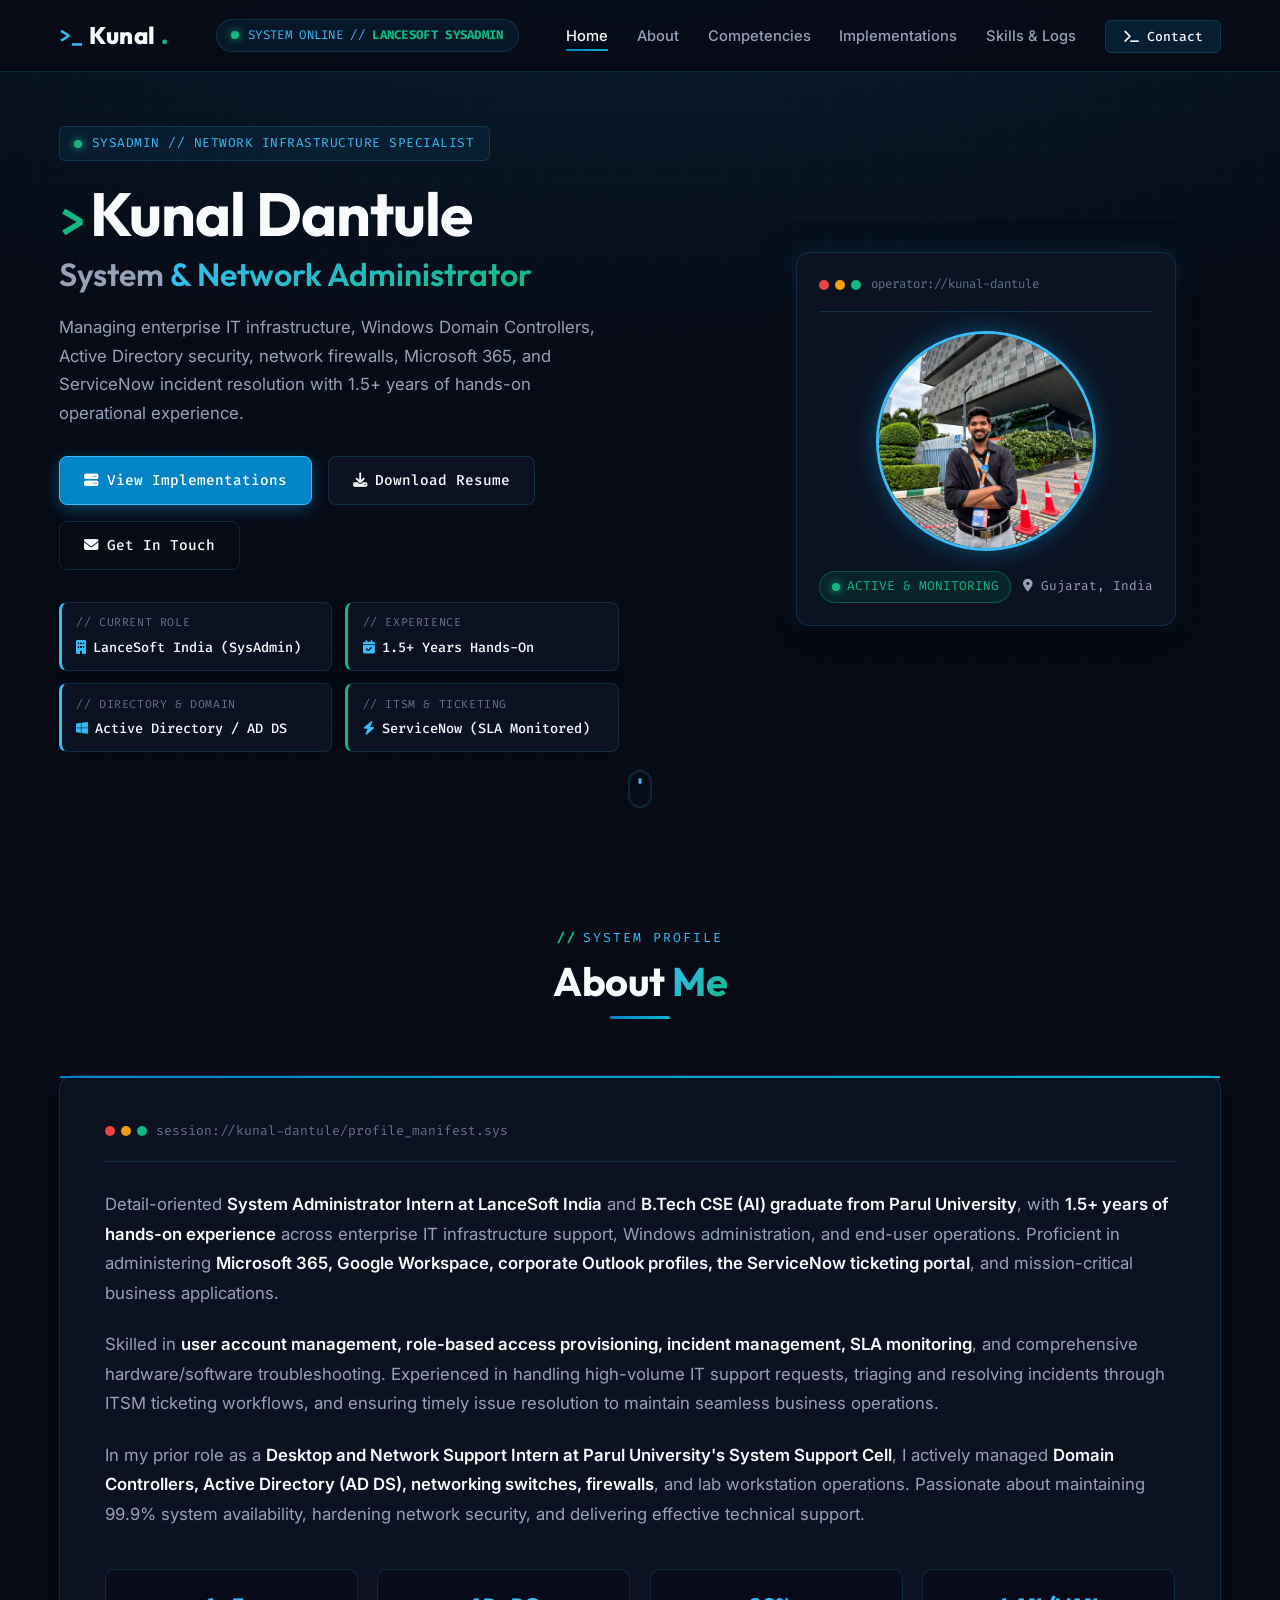
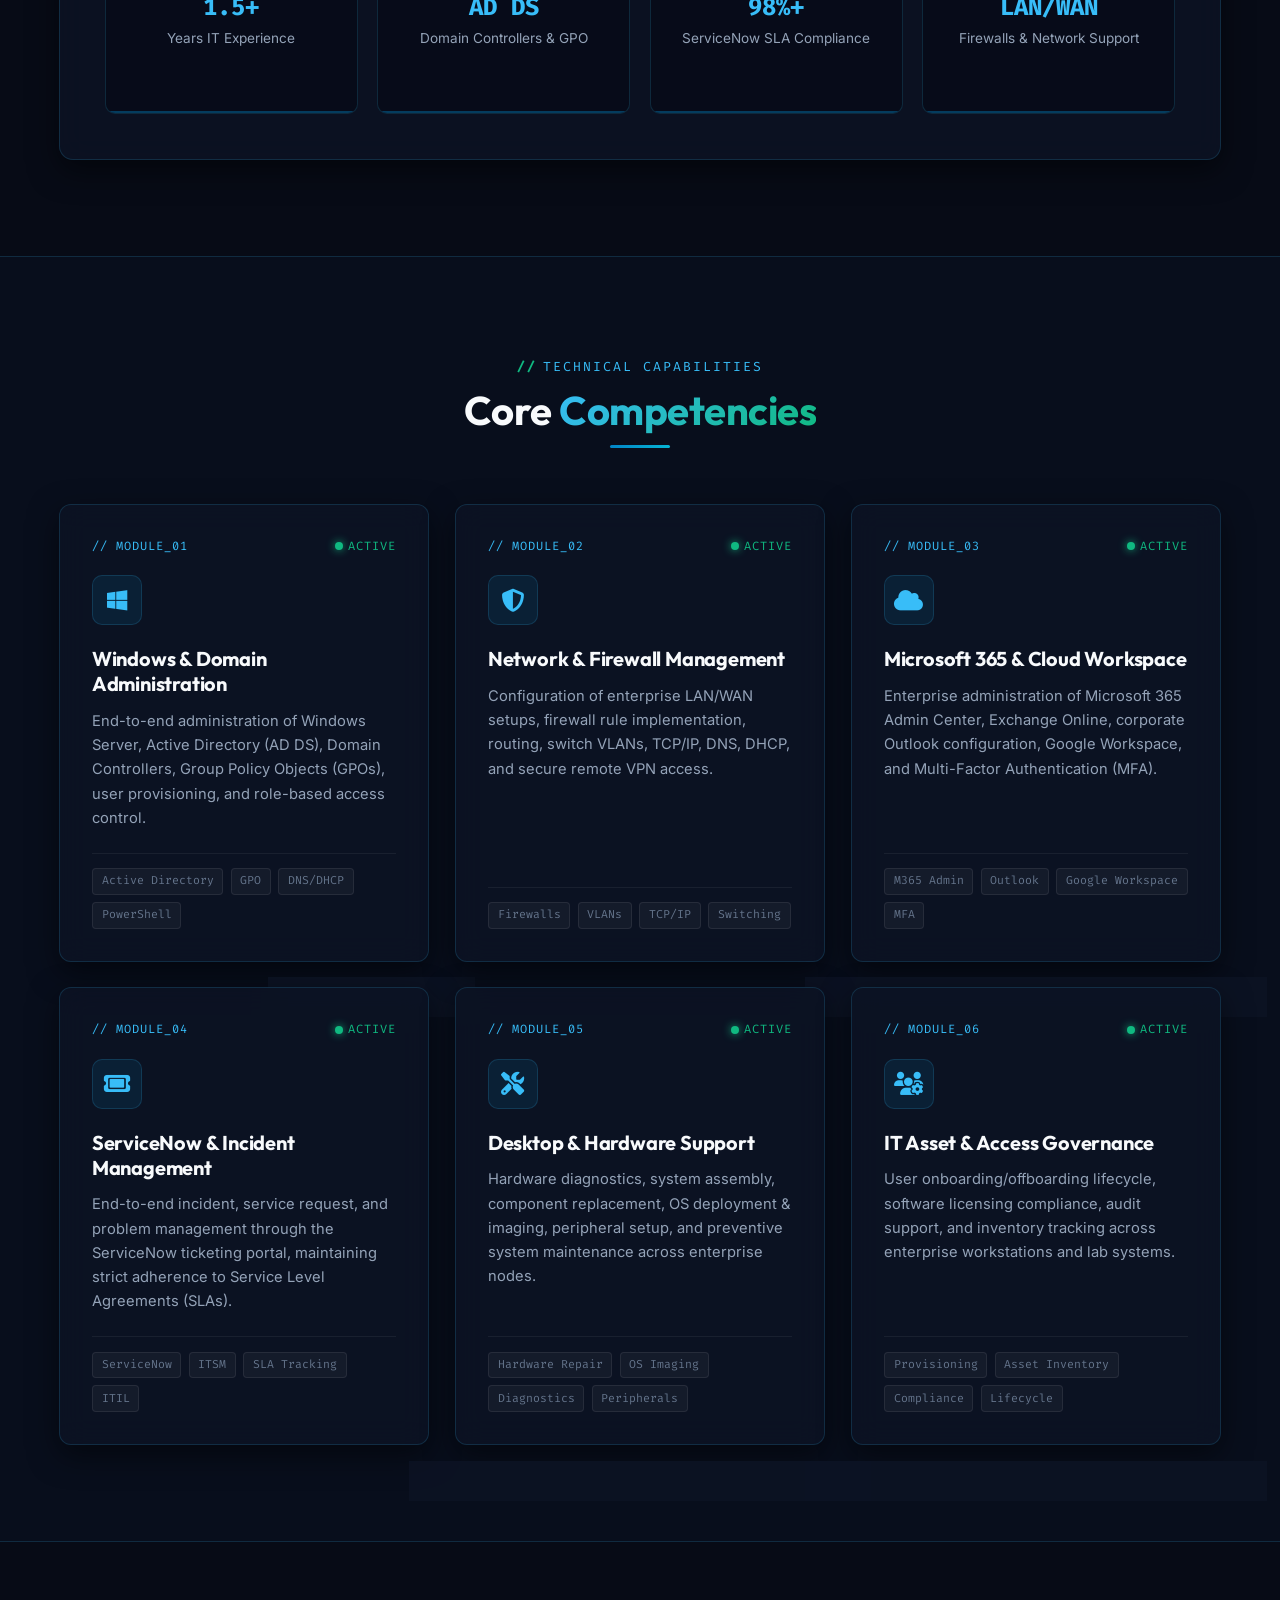
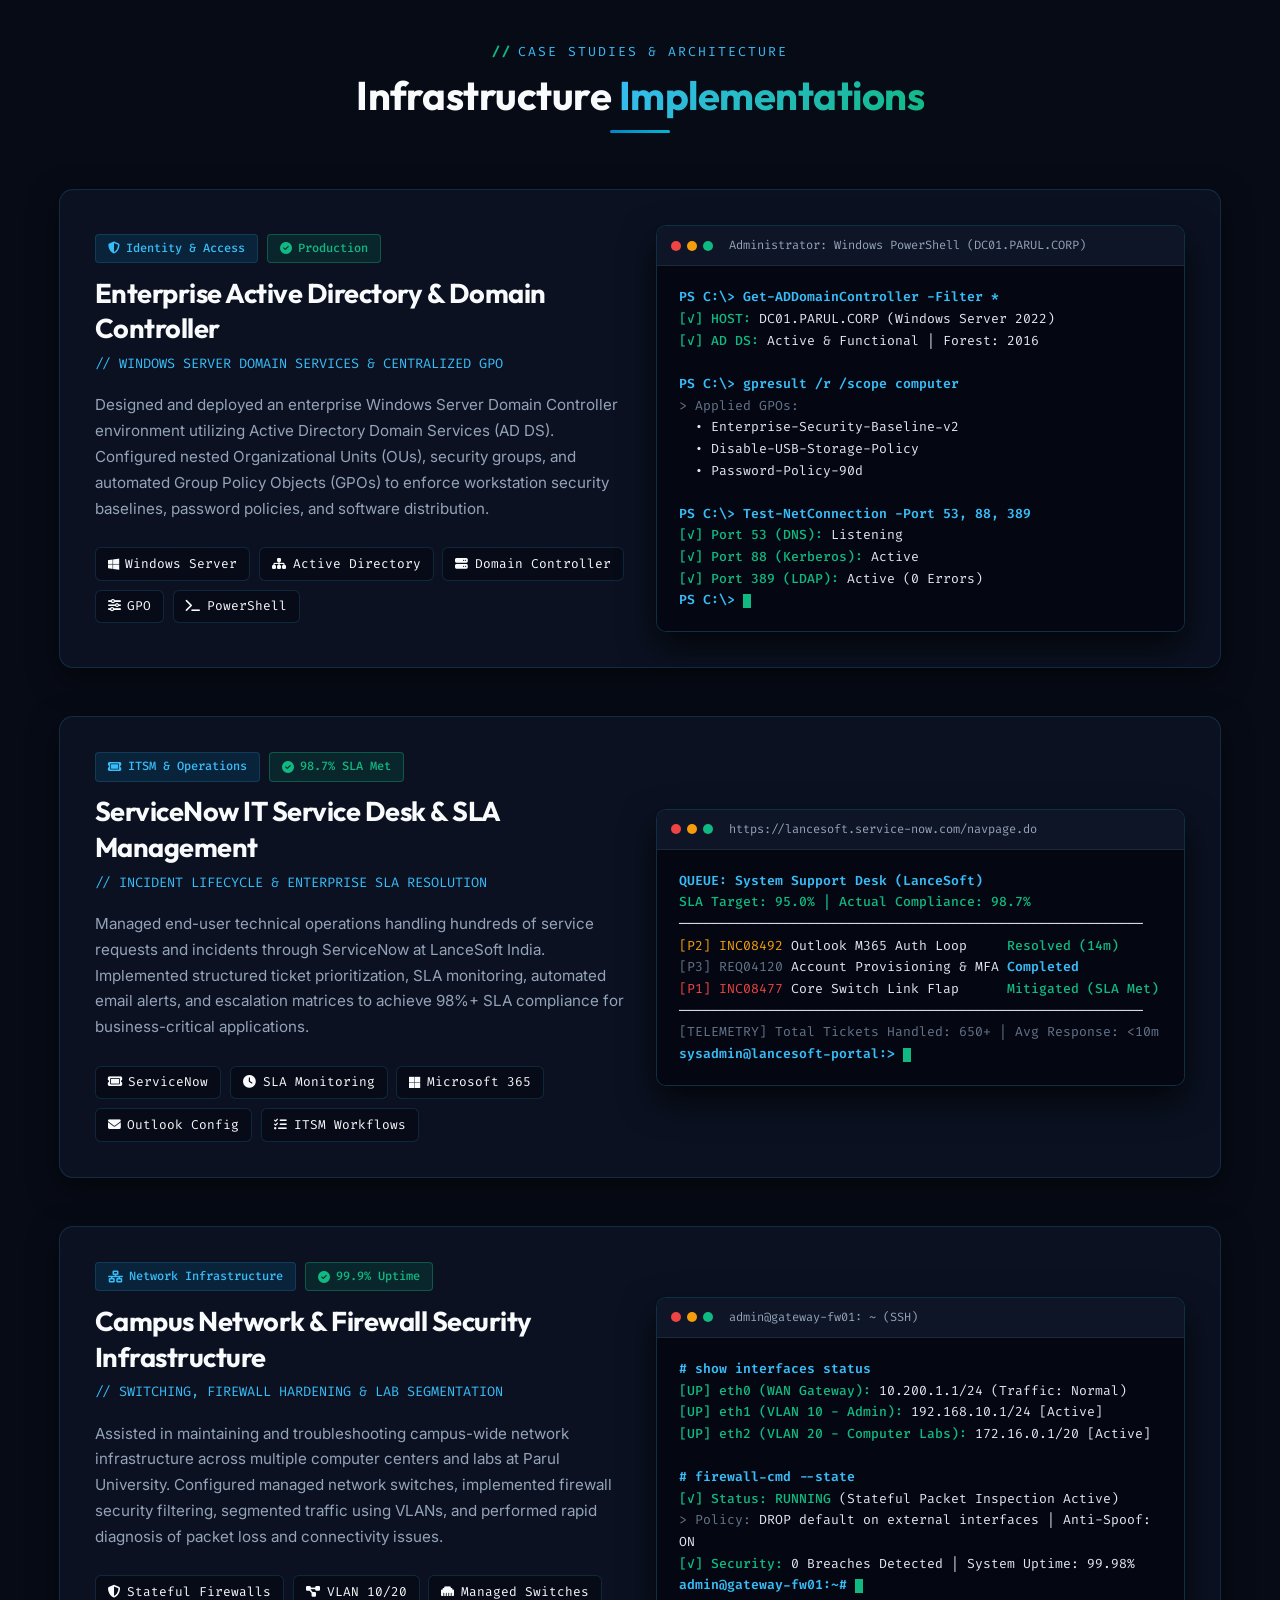
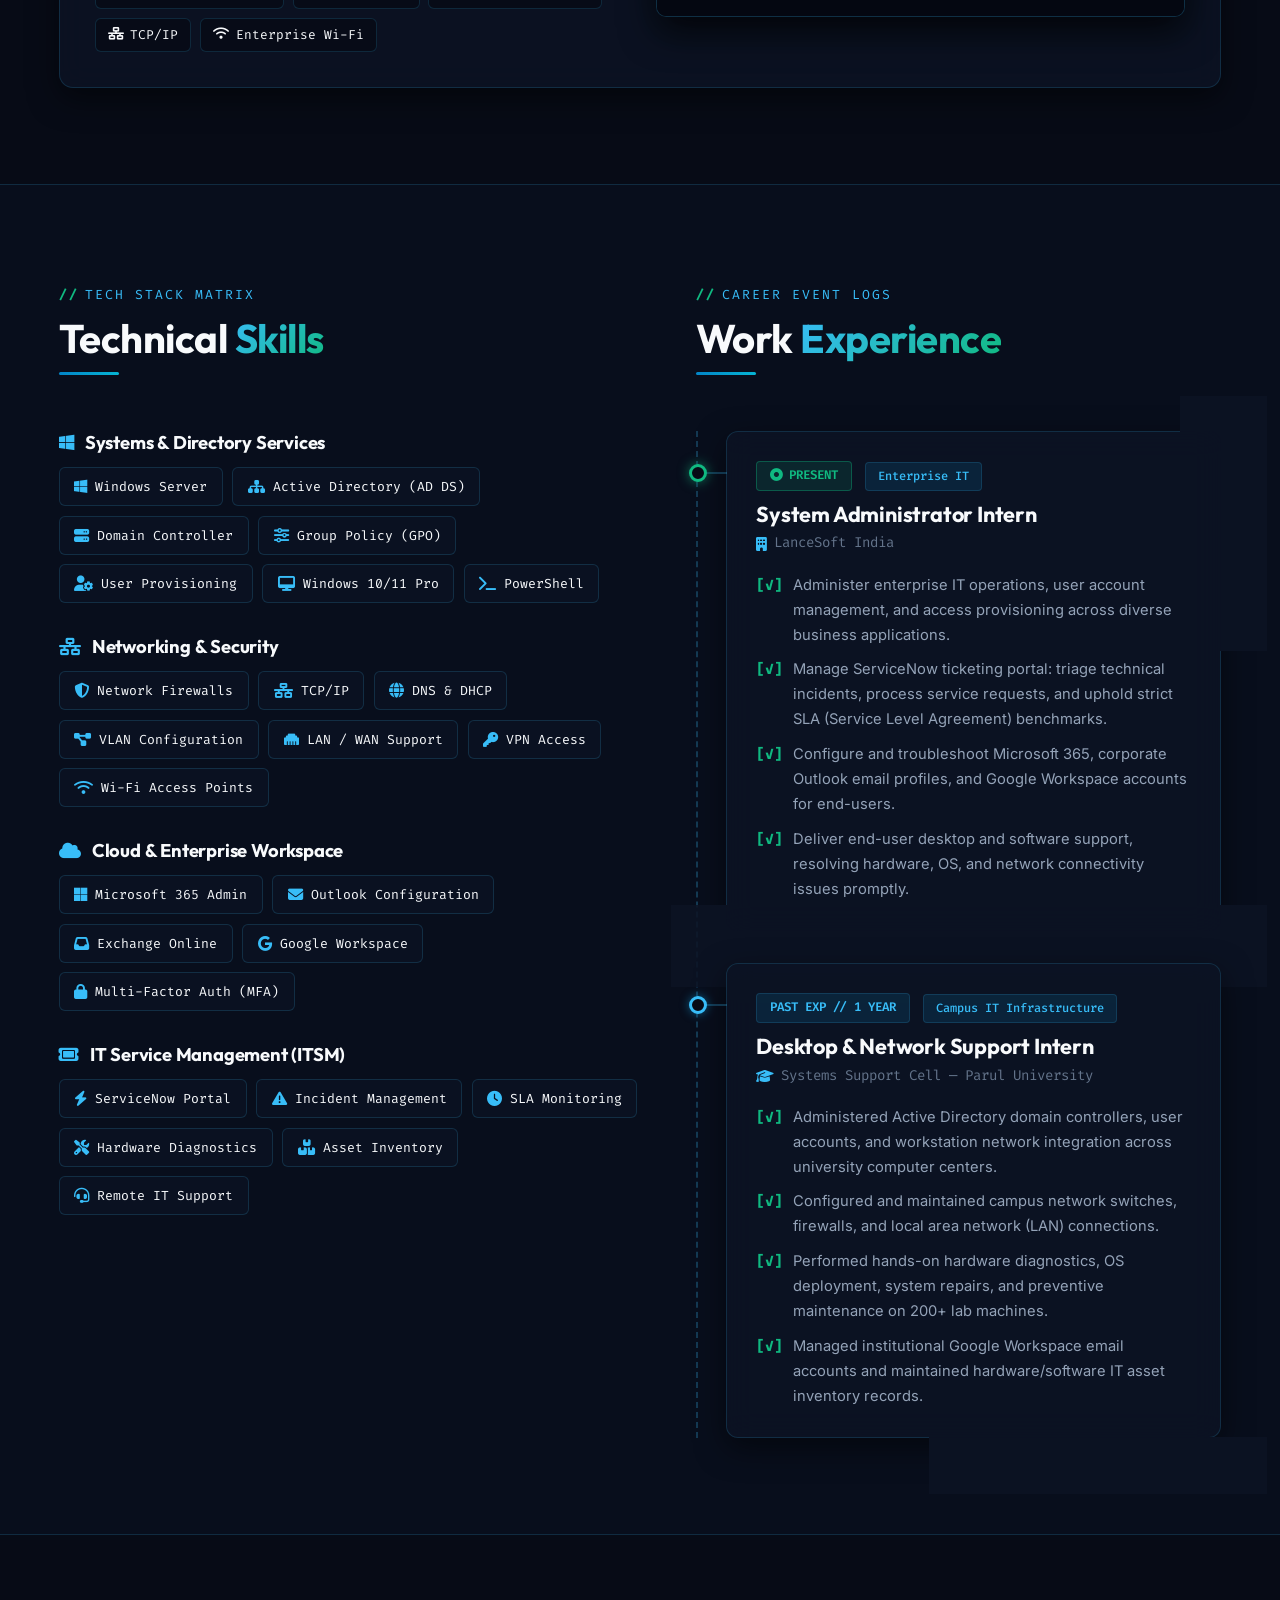
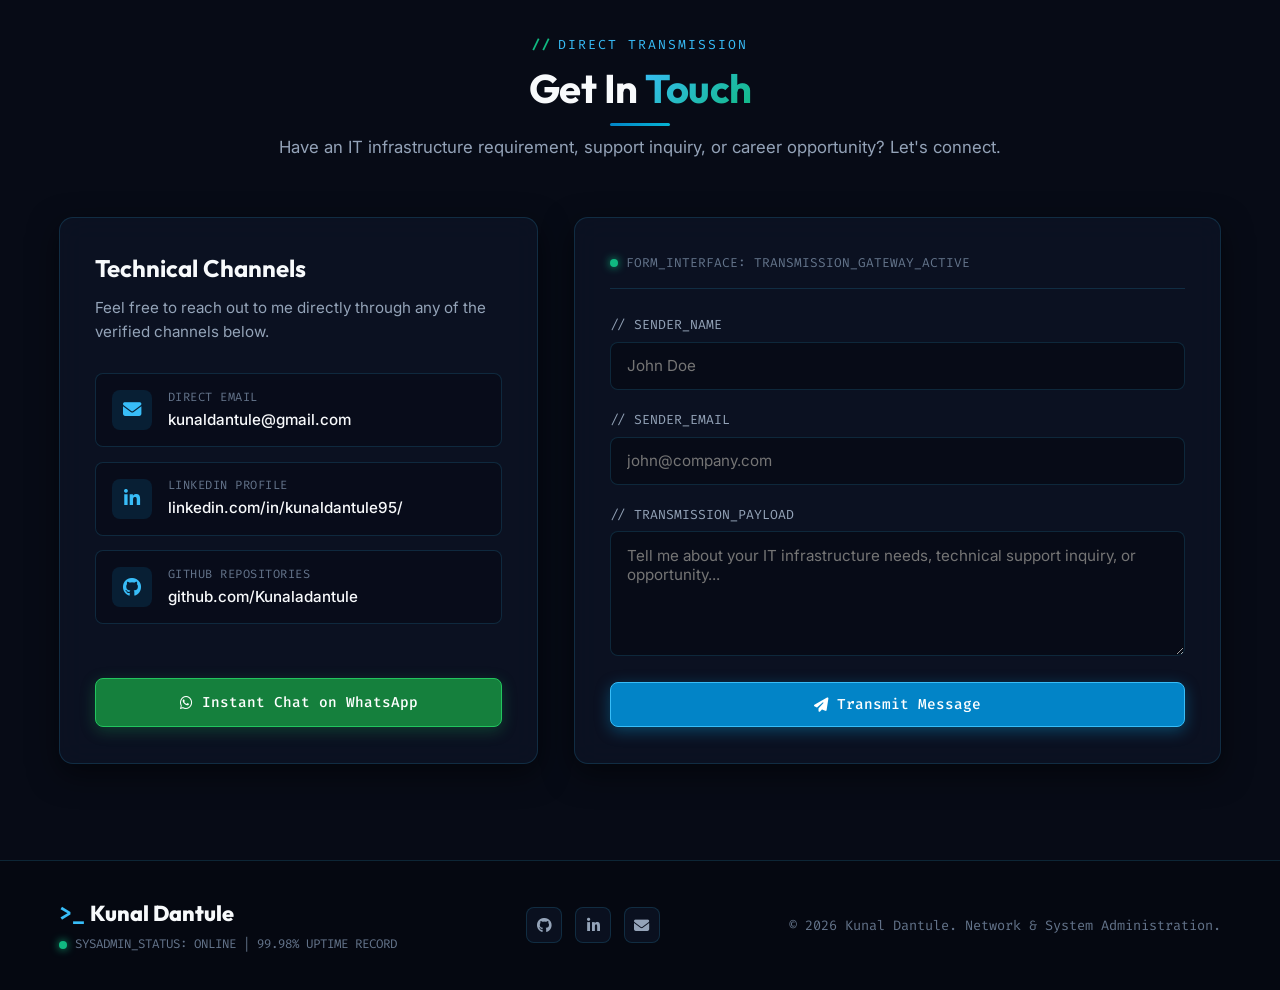
==== commit ac315d0b: "Update profile avatar to photo.png and bump cache version" ====
--- a/public/index.html
+++ b/public/index.html
@@ -16,7 +16,7 @@
     <!-- FontAwesome Icons -->
     <link rel="stylesheet" href="https://cdnjs.cloudflare.com/ajax/libs/font-awesome/6.4.0/css/all.min.css">
     <!-- Custom Theme CSS with Cache-Busting -->
-    <link rel="stylesheet" href="css/style.css?v=2.5">
+    <link rel="stylesheet" href="css/style.css?v=2.6">
 </head>
 
 <body>
@@ -105,7 +105,7 @@
                         <span class="operator-id">operator://kunal-dantule</span>
                     </div>
                     <div class="operator-avatar-wrapper">
-                        <img src="KUNAL.jpeg" alt="Kunal Dantule - System Administrator" class="operator-avatar">
+                        <img src="photo.png" alt="Kunal Dantule - System Administrator" class="operator-avatar">
                     </div>
                     <div class="operator-meta">
                         <div class="operator-status-pill">
--- a/public/css/style.css
+++ b/public/css/style.css
@@ -552,6 +552,7 @@
     overflow: hidden;
     border: 3px solid var(--primary-bright);
     box-shadow: 0 0 25px rgba(14, 165, 233, 0.4);
+    background: radial-gradient(circle at 50% 35%, rgba(14, 165, 233, 0.25), rgba(7, 11, 22, 0.95));
 }
 
 .operator-avatar {
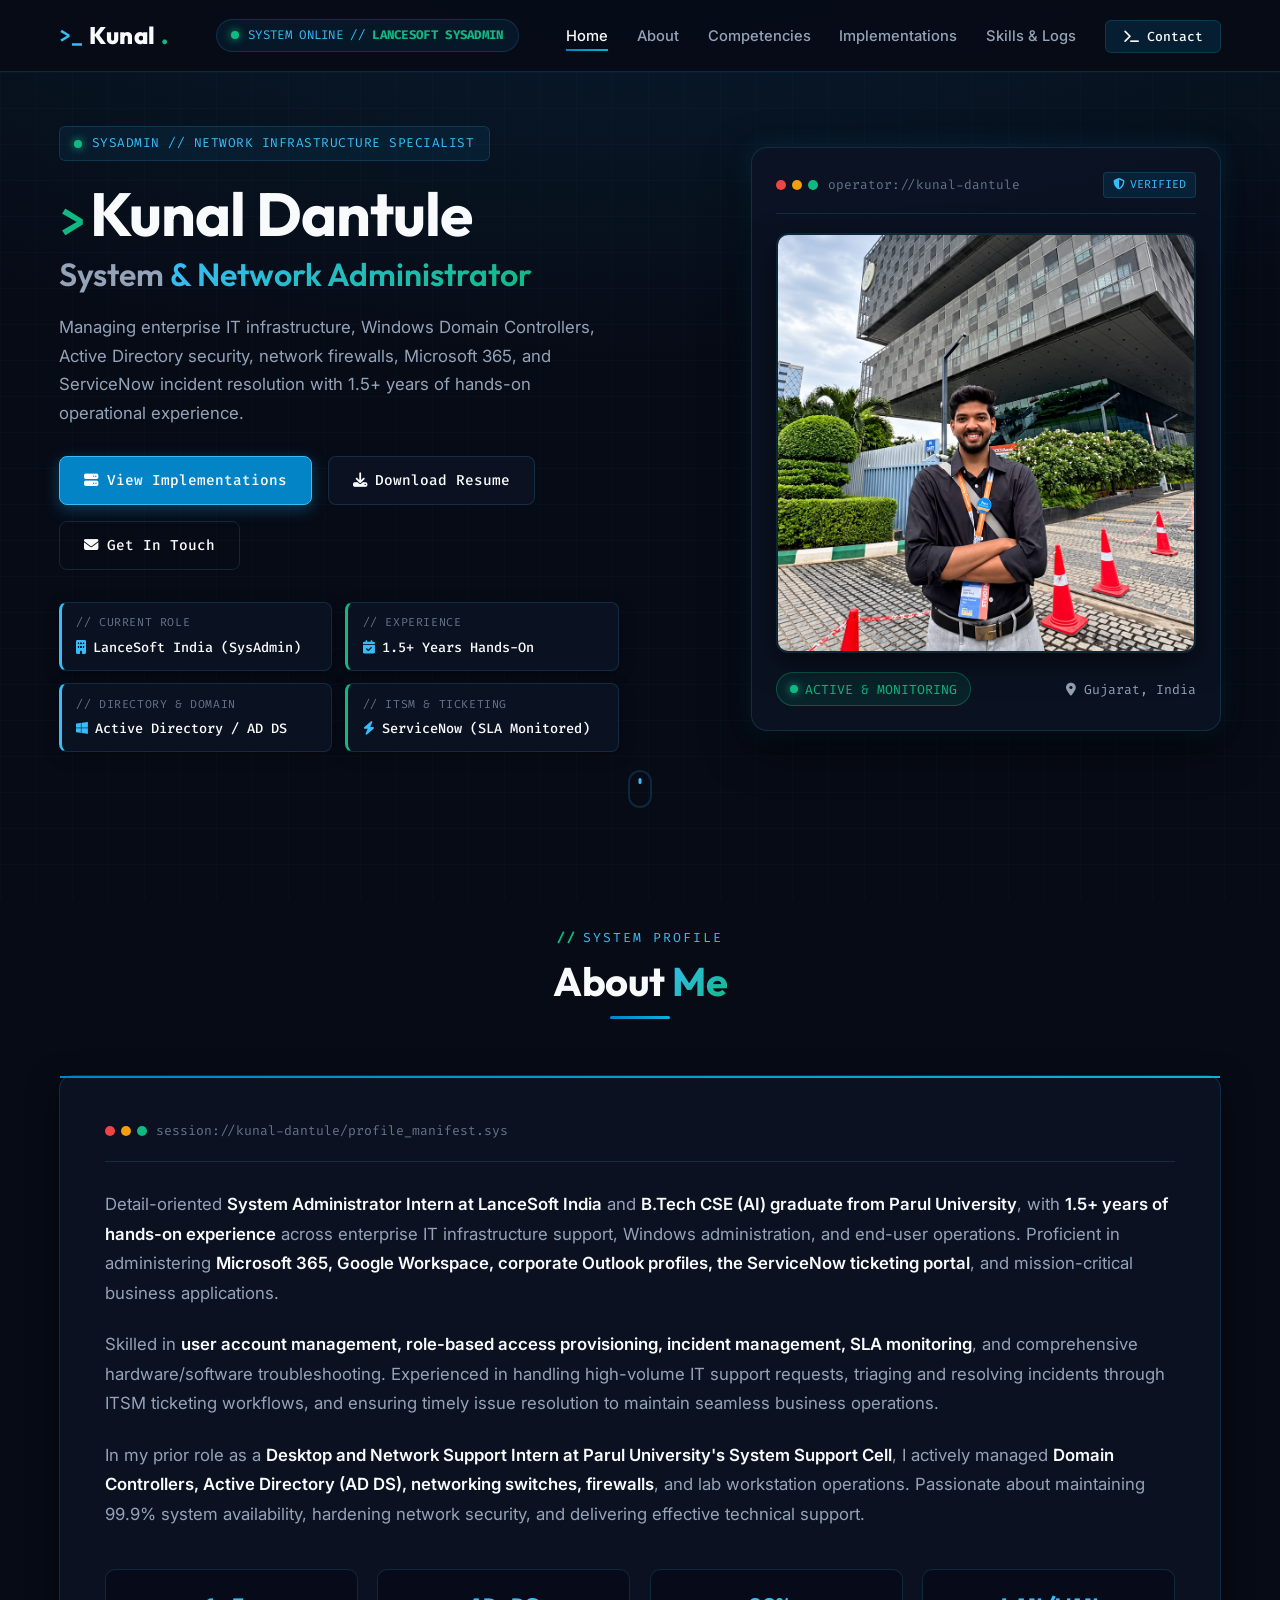
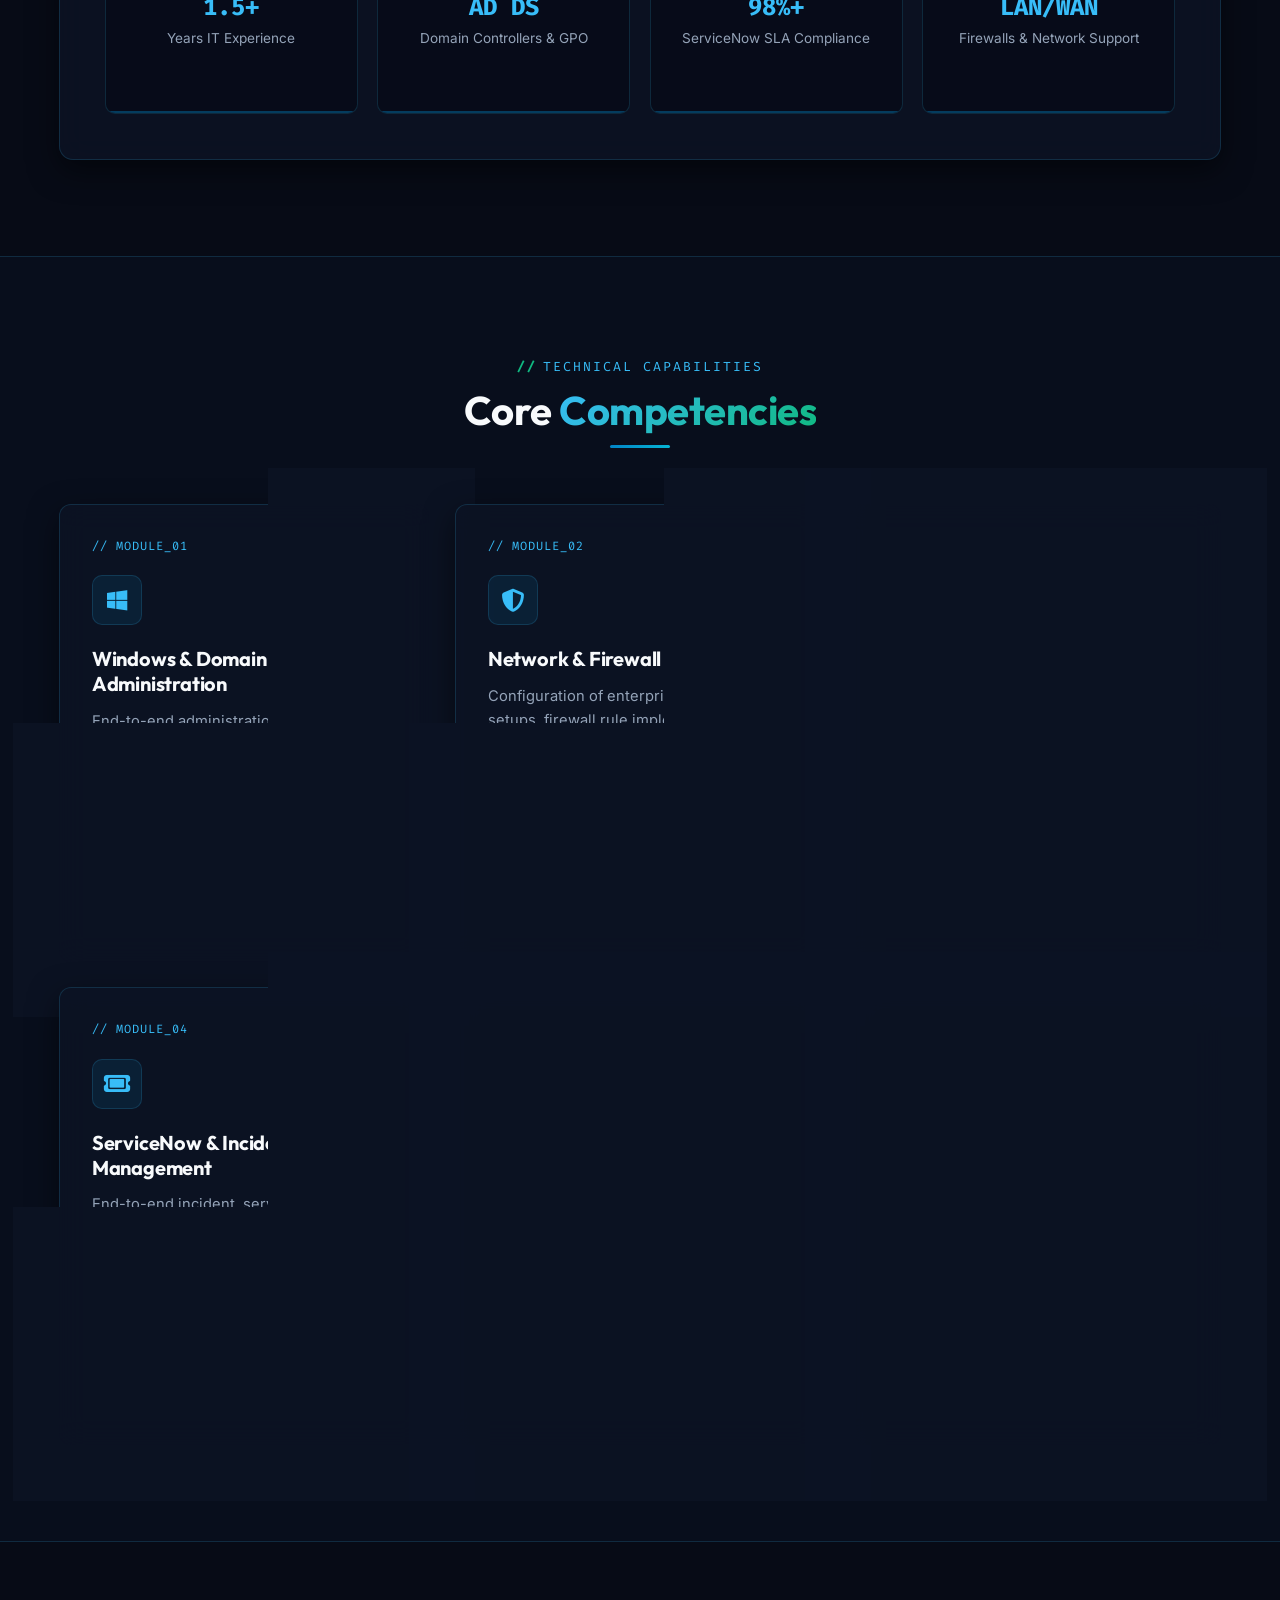
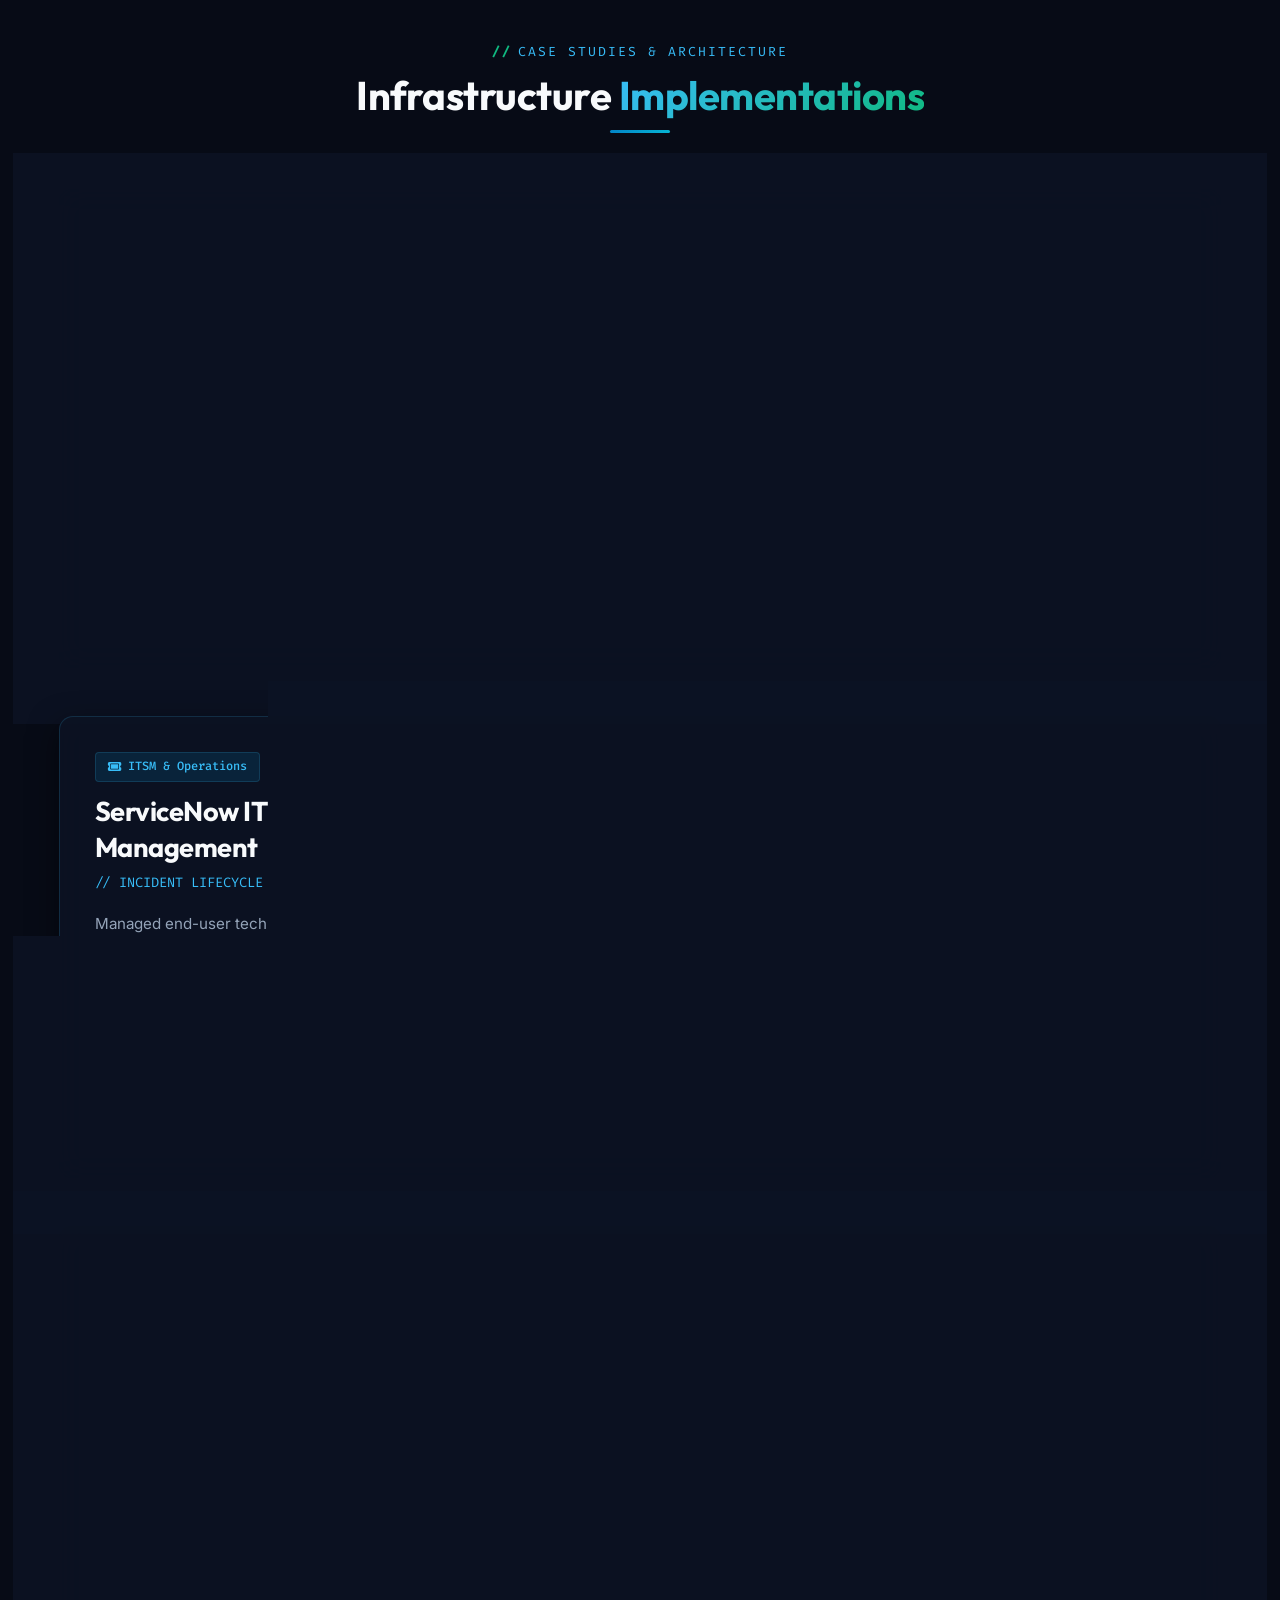
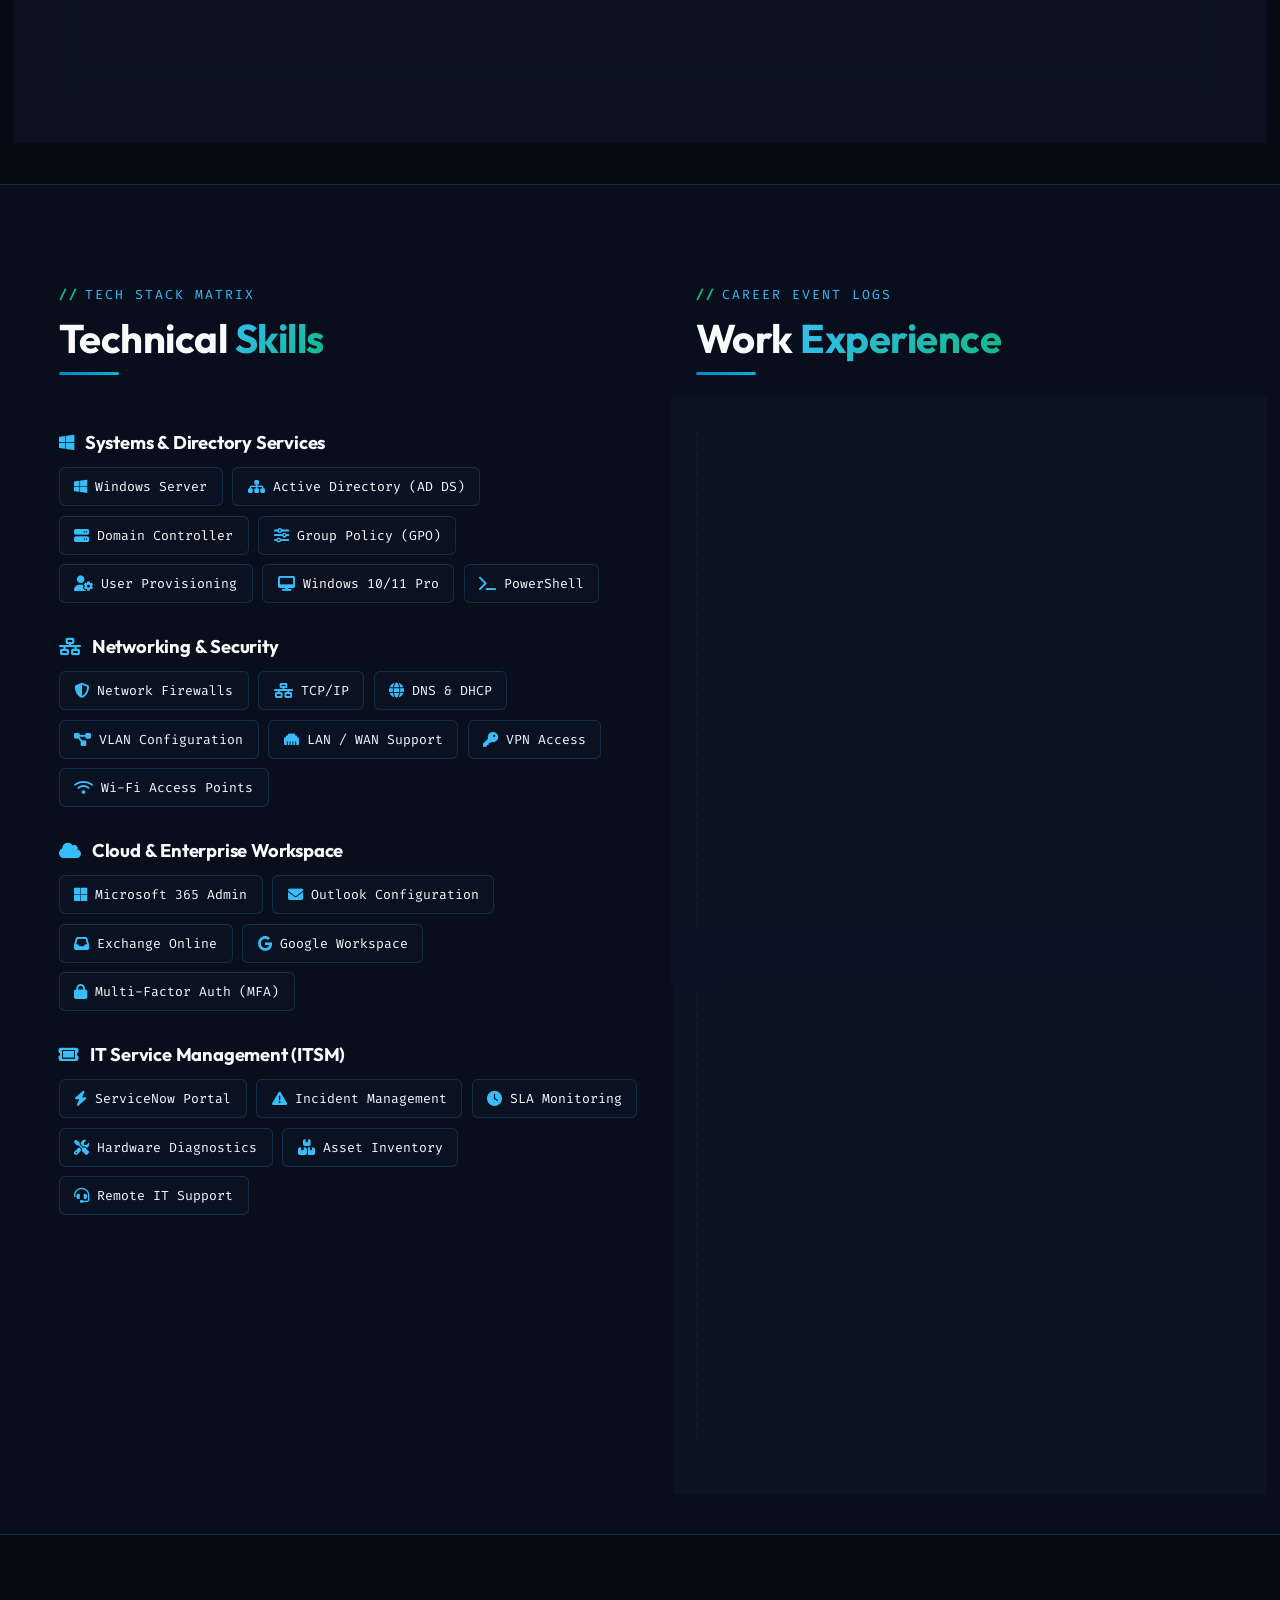
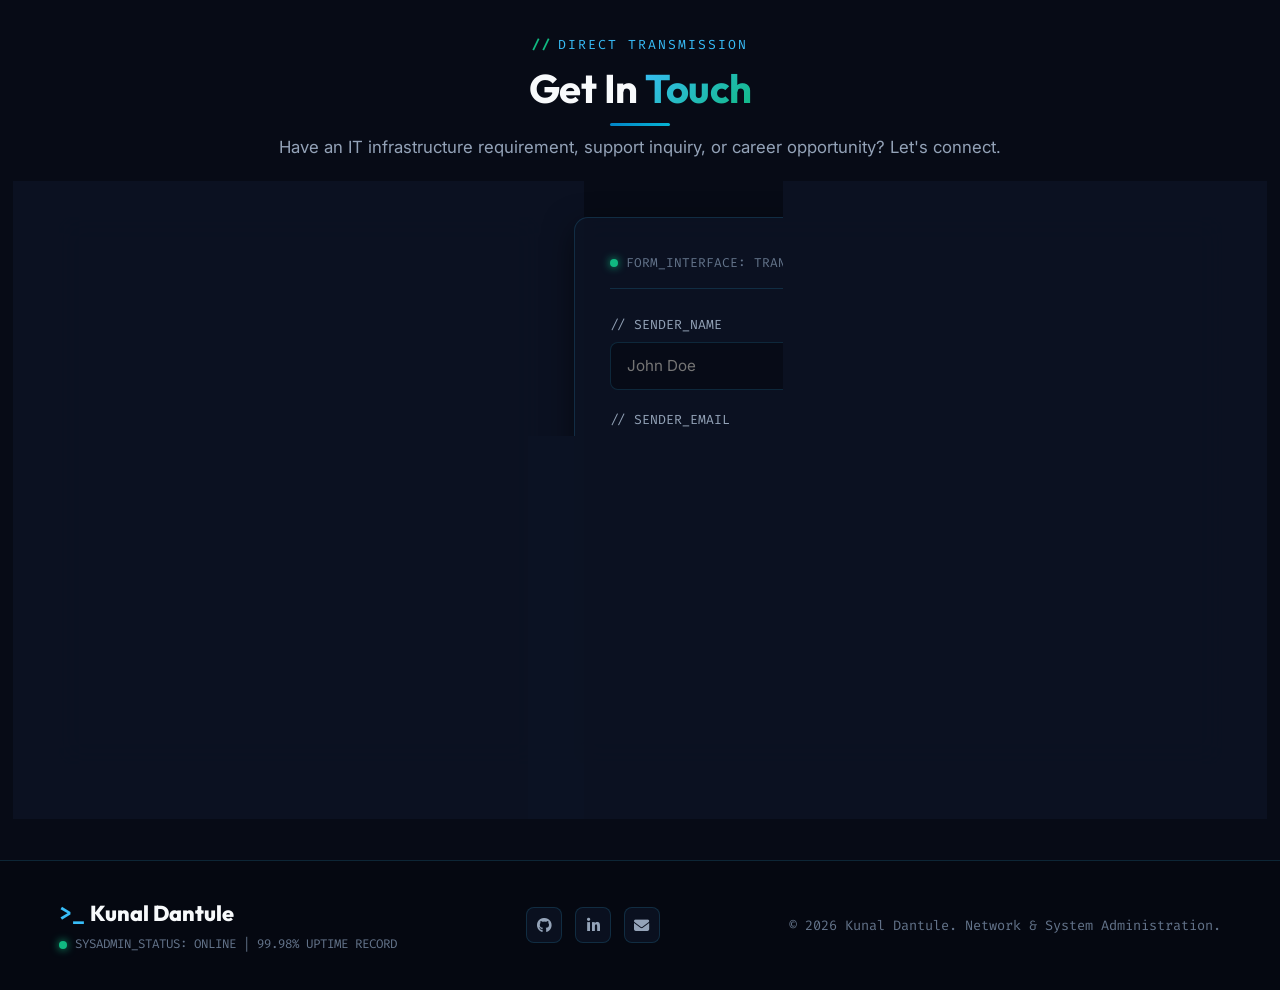
==== commit 41324e5b: "Enlarge operator photo card, improve portrait framing and responsiveness" ====
--- a/public/index.html
+++ b/public/index.html
@@ -16,7 +16,7 @@
     <!-- FontAwesome Icons -->
     <link rel="stylesheet" href="https://cdnjs.cloudflare.com/ajax/libs/font-awesome/6.4.0/css/all.min.css">
     <!-- Custom Theme CSS with Cache-Busting -->
-    <link rel="stylesheet" href="css/style.css?v=2.6">
+    <link rel="stylesheet" href="css/style.css?v=2.7">
 </head>
 
 <body>
@@ -97,12 +97,15 @@
             <div class="hero-image-wrapper reveal-right">
                 <div class="operator-card">
                     <div class="operator-card-header">
-                        <div class="terminal-dots">
-                            <span class="dot-red"></span>
-                            <span class="dot-yellow"></span>
-                            <span class="dot-green"></span>
-                        </div>
-                        <span class="operator-id">operator://kunal-dantule</span>
+                        <div class="operator-header-left">
+                            <div class="terminal-dots">
+                                <span class="dot-red"></span>
+                                <span class="dot-yellow"></span>
+                                <span class="dot-green"></span>
+                            </div>
+                            <span class="operator-id">operator://kunal-dantule</span>
+                        </div>
+                        <span class="operator-id-tag"><i class="fa-solid fa-shield-halved"></i> VERIFIED</span>
                     </div>
                     <div class="operator-avatar-wrapper">
                         <img src="photo.png" alt="Kunal Dantule - System Administrator" class="operator-avatar">
--- a/public/css/style.css
+++ b/public/css/style.css
@@ -509,24 +509,48 @@
 
 .operator-card {
     width: 100%;
-    max-width: 380px;
+    max-width: 480px;
     background: rgba(12, 19, 36, 0.9);
     border: 1px solid var(--border-color);
-    border-radius: 14px;
-    padding: 1.4rem;
-    box-shadow: 0 15px 40px rgba(0, 0, 0, 0.7), var(--shadow-glow);
+    border-radius: 16px;
+    padding: 1.5rem;
+    box-shadow: 0 15px 45px rgba(0, 0, 0, 0.7), var(--shadow-glow);
+    transition: var(--transition);
+}
+
+.operator-card:hover {
+    border-color: var(--primary-bright);
+    box-shadow: 0 18px 50px rgba(0, 0, 0, 0.8), 0 0 30px rgba(14, 165, 233, 0.25);
 }
 
 .operator-card-header {
     display: flex;
     align-items: center;
-    gap: 0.6rem;
-    padding-bottom: 1rem;
+    justify-content: space-between;
+    padding-bottom: 0.9rem;
     margin-bottom: 1.2rem;
     border-bottom: 1px solid var(--border-color);
     font-family: var(--font-mono);
-    font-size: 0.78rem;
+    font-size: 0.8rem;
     color: var(--text-dim);
+}
+
+.operator-header-left {
+    display: flex;
+    align-items: center;
+    gap: 0.6rem;
+}
+
+.operator-id-tag {
+    font-size: 0.72rem;
+    color: var(--primary-bright);
+    background: rgba(14, 165, 233, 0.1);
+    border: 1px solid var(--border-color);
+    padding: 0.2rem 0.55rem;
+    border-radius: 4px;
+    display: inline-flex;
+    align-items: center;
+    gap: 0.35rem;
 }
 
 .terminal-dots {
@@ -545,21 +569,34 @@
 .dot-green { background: #10b981; }
 
 .operator-avatar-wrapper {
-    width: 220px;
-    height: 220px;
+    width: 100%;
+    height: 420px;
     margin: 0 auto 1.2rem auto;
-    border-radius: 50%;
+    border-radius: 12px;
     overflow: hidden;
-    border: 3px solid var(--primary-bright);
-    box-shadow: 0 0 25px rgba(14, 165, 233, 0.4);
-    background: radial-gradient(circle at 50% 35%, rgba(14, 165, 233, 0.25), rgba(7, 11, 22, 0.95));
+    border: 2px solid var(--border-color);
+    box-shadow: 0 10px 30px rgba(0, 0, 0, 0.6);
+    background: #050811;
+    position: relative;
+    transition: var(--transition);
+}
+
+.operator-card:hover .operator-avatar-wrapper {
+    border-color: var(--primary-bright);
+    box-shadow: 0 10px 35px rgba(14, 165, 233, 0.3);
 }
 
 .operator-avatar {
     width: 100%;
     height: 100%;
     object-fit: cover;
+    object-position: center 20%;
     display: block;
+    transition: transform 0.4s ease;
+}
+
+.operator-card:hover .operator-avatar {
+    transform: scale(1.03);
 }
 
 .operator-meta {
@@ -567,7 +604,7 @@
     align-items: center;
     justify-content: space-between;
     font-family: var(--font-mono);
-    font-size: 0.8rem;
+    font-size: 0.82rem;
 }
 
 .operator-status-pill {
@@ -577,7 +614,7 @@
     color: var(--terminal-green);
     background: rgba(16, 185, 129, 0.1);
     border: 1px solid var(--border-green);
-    padding: 0.3rem 0.7rem;
+    padding: 0.35rem 0.8rem;
     border-radius: 50px;
 }
 
@@ -1479,6 +1516,14 @@
         grid-template-columns: 1fr;
     }
     
+    .operator-card {
+        max-width: 100%;
+    }
+
+    .operator-avatar-wrapper {
+        height: 350px;
+    }
+
     .stats-container {
         grid-template-columns: 1fr 1fr;
     }
@@ -1502,6 +1547,10 @@
 }
 
 @media (max-width: 480px) {
+    .operator-avatar-wrapper {
+        height: 300px;
+    }
+
     .hero-telemetry-grid {
         grid-template-columns: 1fr;
     }
